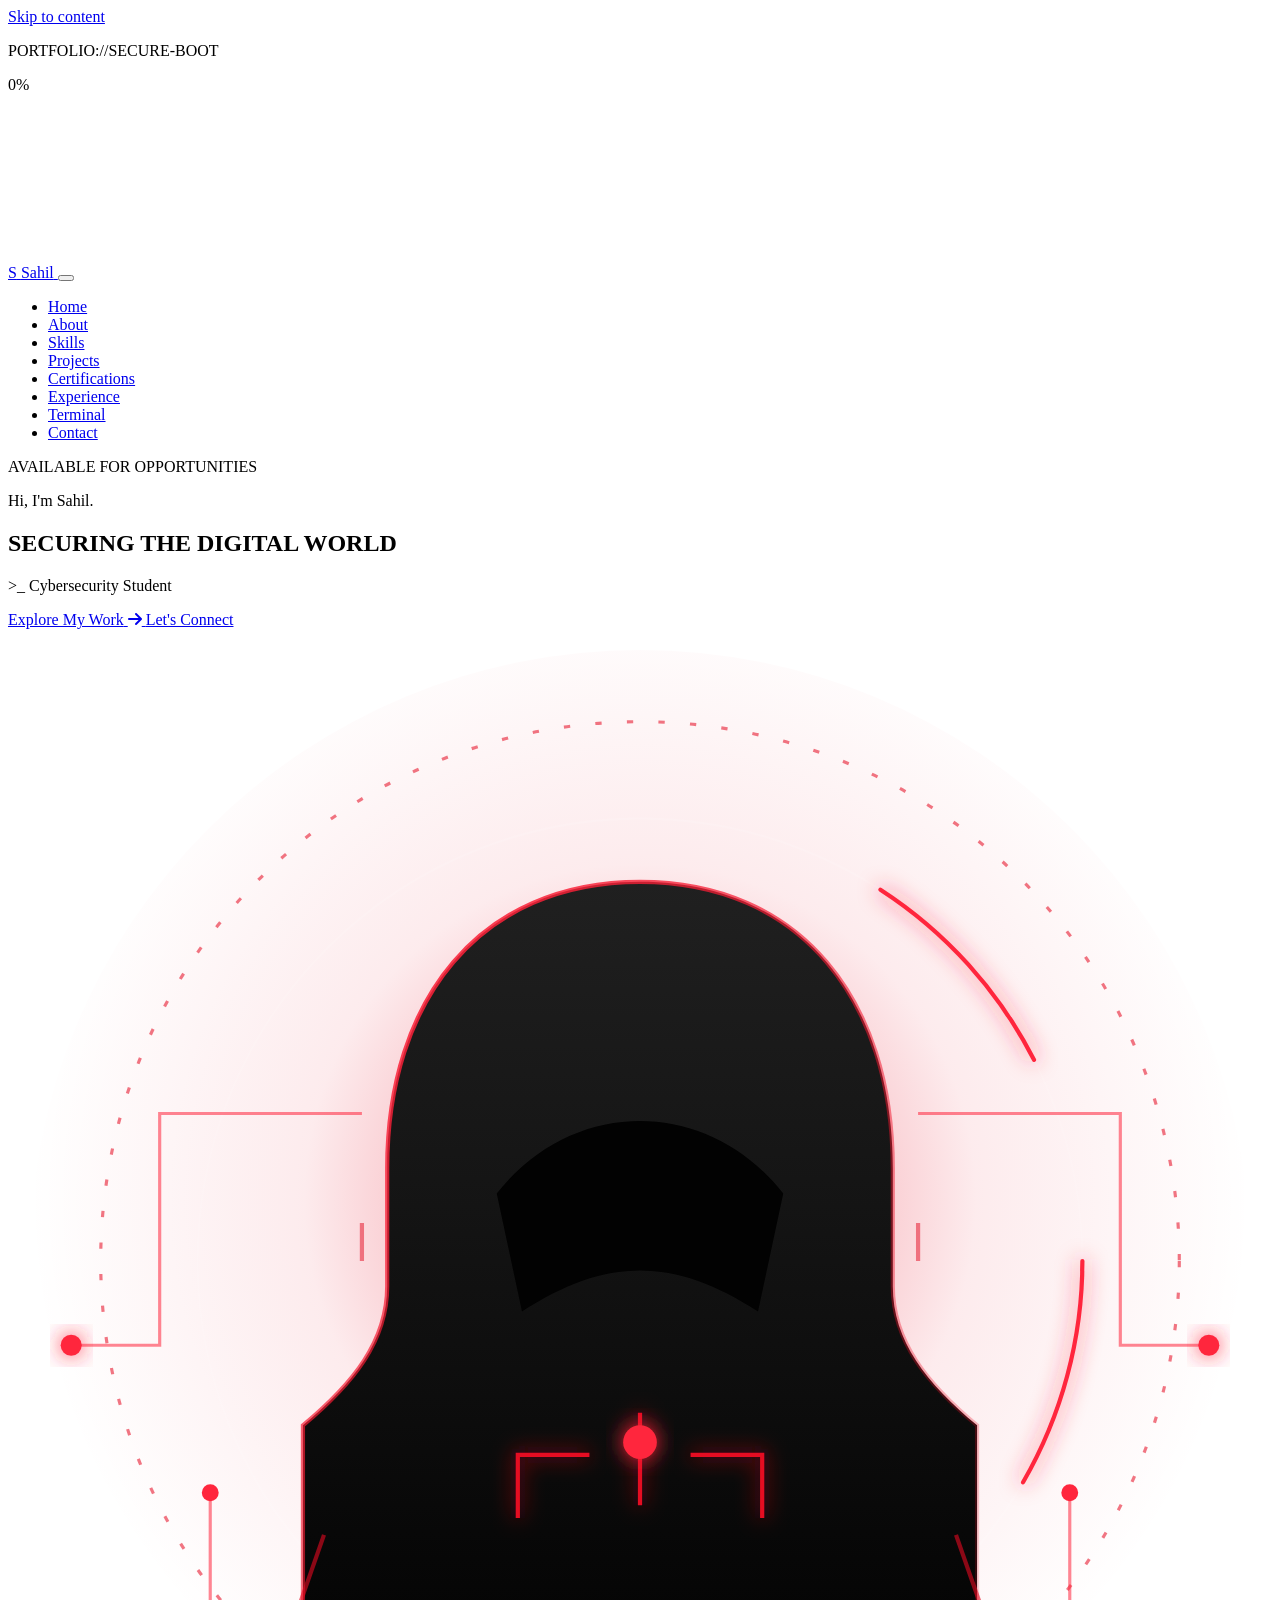
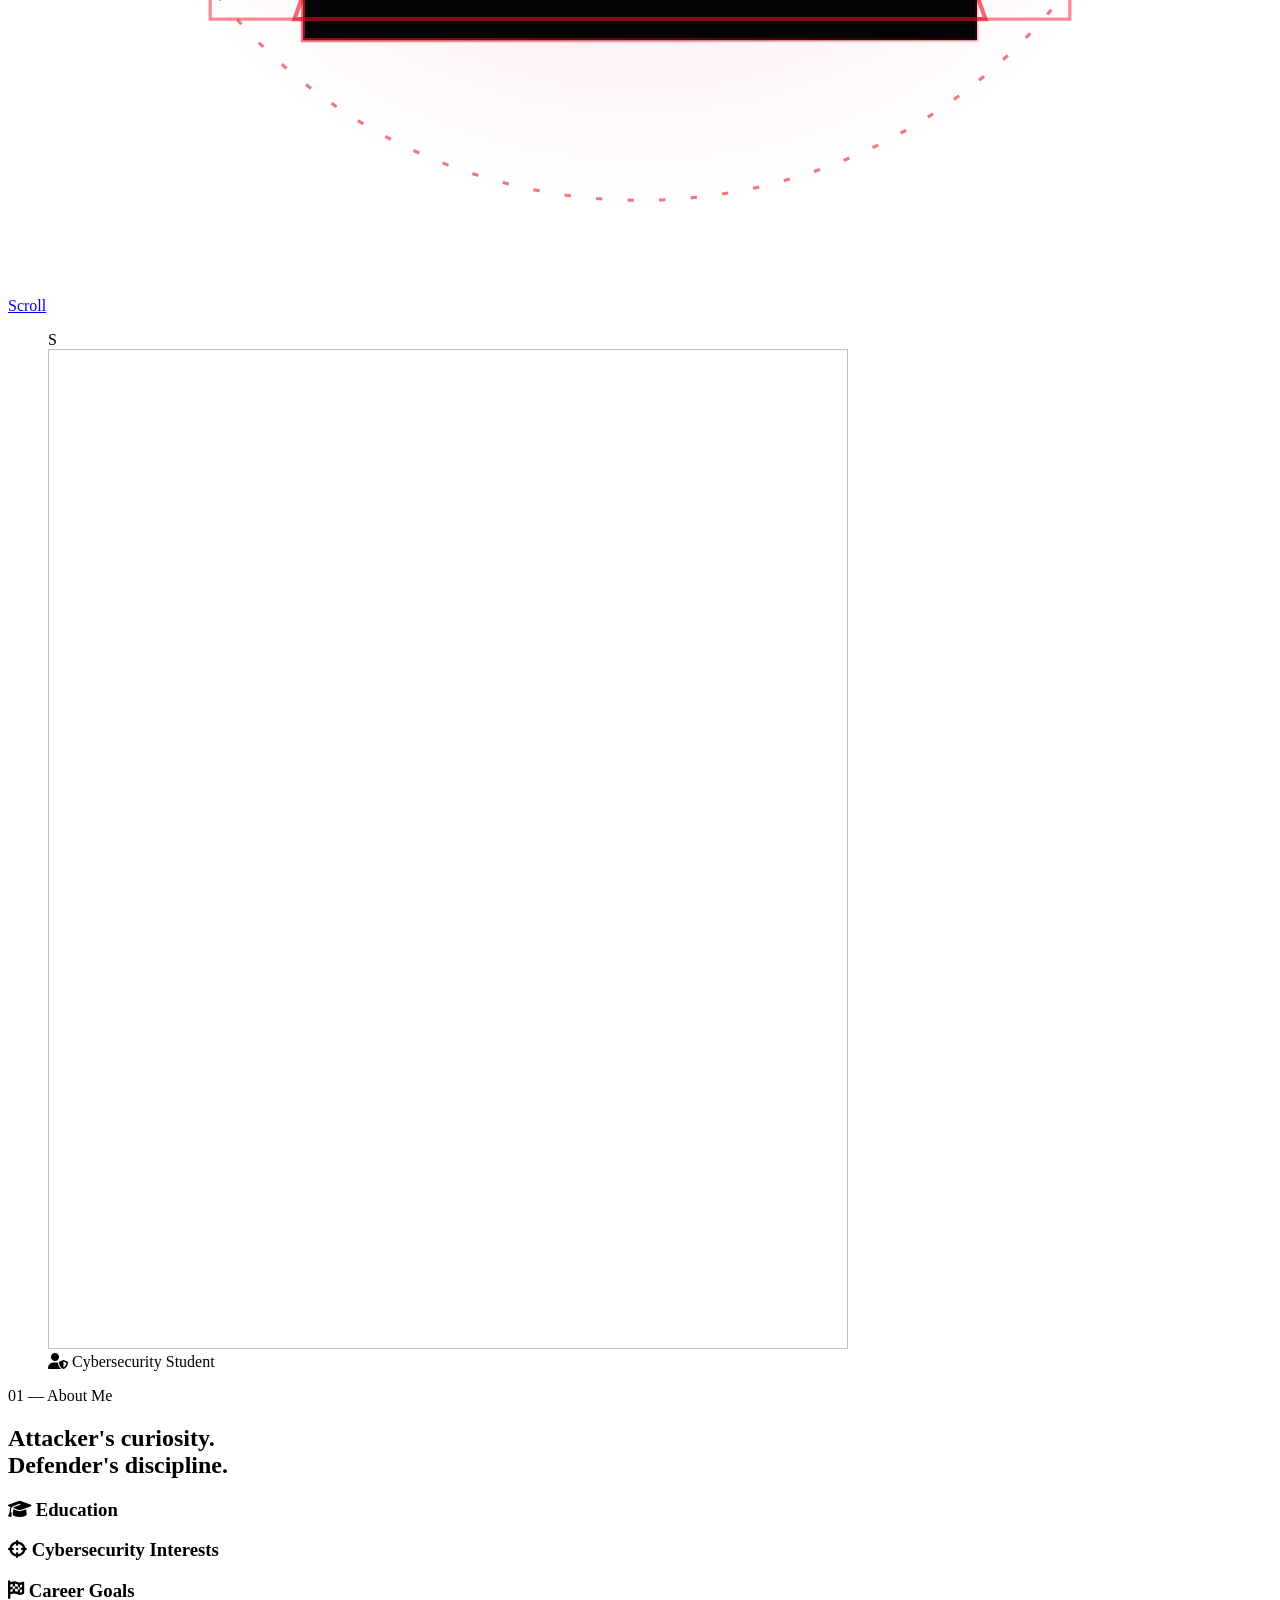
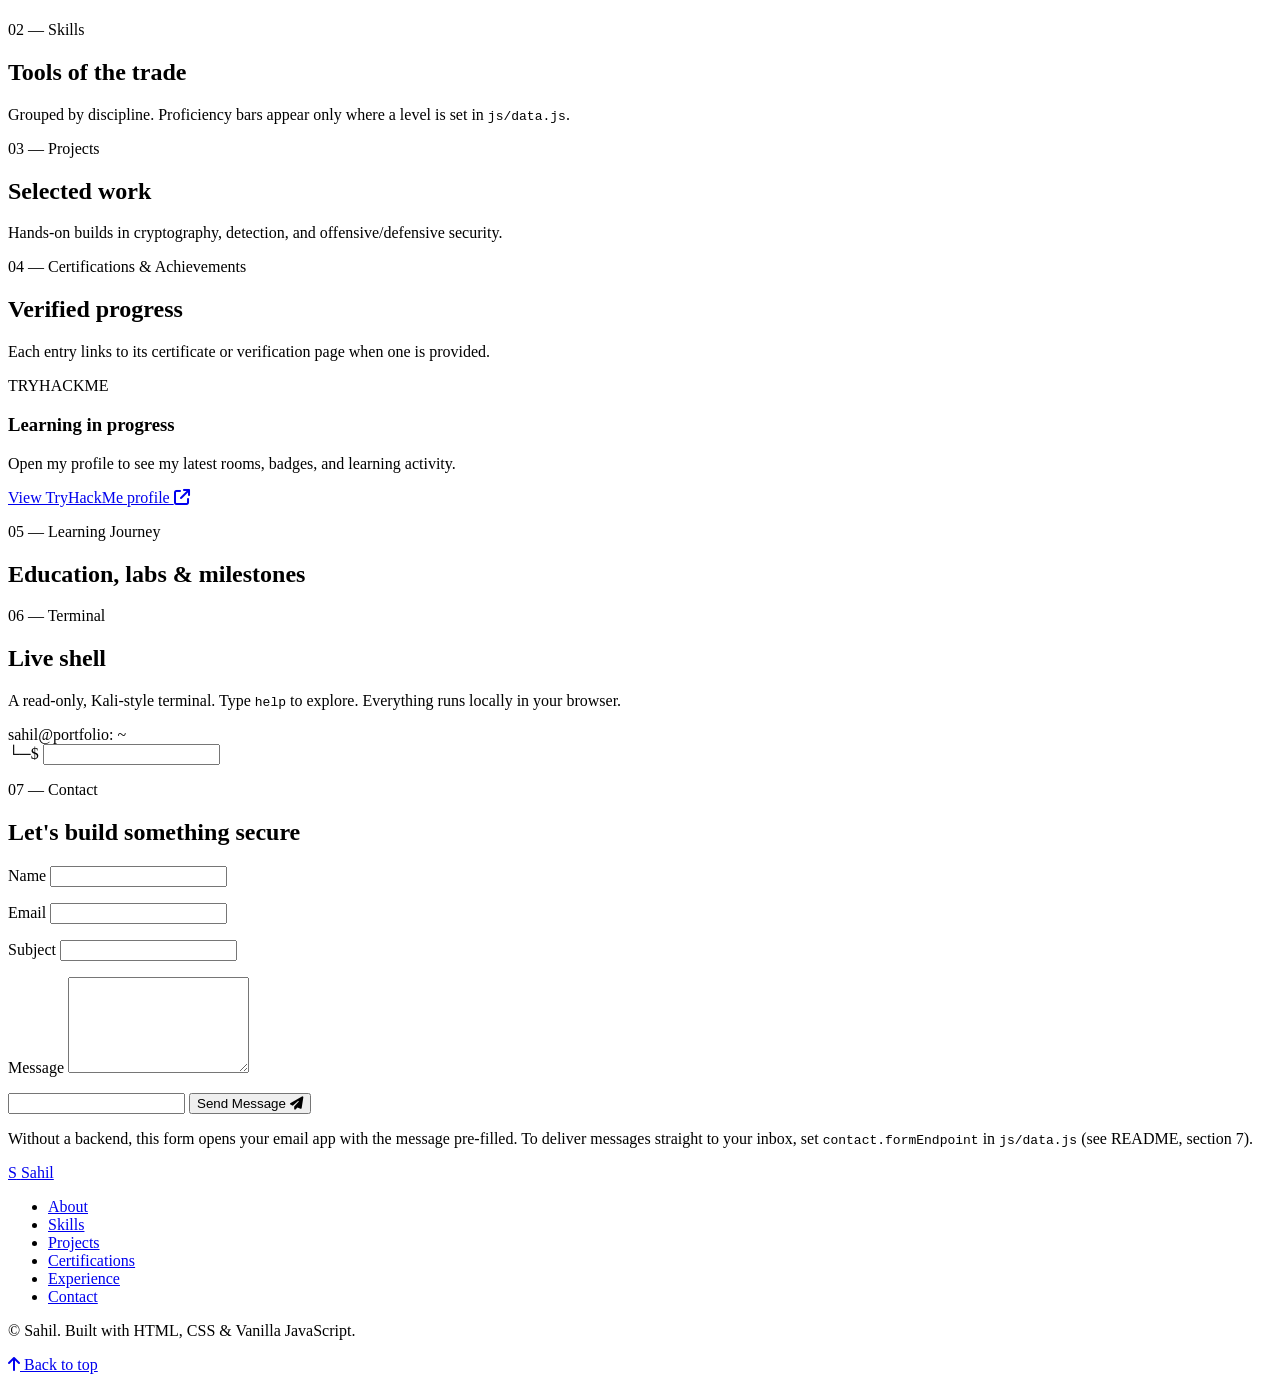
==== index.html @ af9db730 "Add cybersecurity portfolio homepage" ====
<!DOCTYPE html>
<html lang="en">
<head>
  <meta charset="UTF-8" />
  <meta name="viewport" content="width=device-width, initial-scale=1.0, viewport-fit=cover" />
  <script>document.documentElement.classList.add("js");</script>

  <title>Sahil Chand Rajwar | Cybersecurity Student &amp; Vibe Coder</title>
  <meta name="description" content="Portfolio of Sahil Chand Rajwar, a B.Tech Cyber Security student building practical cybersecurity and AI projects." />
  <meta name="keywords" content="cybersecurity, ethical hacking, penetration testing, network security, portfolio" />
  <meta name="author" content="Sahil Chand Rajwar" />
  <meta name="theme-color" content="#080808" />
  <meta property="og:type" content="website" />
  <meta property="og:title" content="Sahil Chand Rajwar | Cybersecurity Student &amp; Vibe Coder" />
  <meta property="og:description" content="Cybersecurity, detection engineering, AI tools, and practical projects by Sahil Chand Rajwar." />
  <meta name="twitter:card" content="summary" />
  <meta name="twitter:title" content="Sahil Chand Rajwar | Cybersecurity Student &amp; Vibe Coder" />
  <meta name="twitter:description" content="Cybersecurity, detection engineering, AI tools, and practical projects by Sahil Chand Rajwar." />

  <link rel="icon" href="assets/icons/favicon.svg" type="image/svg+xml" />

  <link rel="preconnect" href="https://fonts.googleapis.com" />
  <link rel="preconnect" href="https://fonts.gstatic.com" crossorigin />
  <link href="https://fonts.googleapis.com/css2?family=Inter:wght@400;500;600;700&family=JetBrains+Mono:wght@400;500;600&family=Unbounded:wght@500;700;800;900&display=swap" rel="stylesheet" />
  <link rel="stylesheet" href="https://cdnjs.cloudflare.com/ajax/libs/font-awesome/6.5.2/css/all.min.css" crossorigin="anonymous" referrerpolicy="no-referrer" />

  <link rel="stylesheet" href="css/style.css" />
  <link rel="stylesheet" href="css/animations.css" />
  <link rel="stylesheet" href="css/responsive.css" />

  <noscript>
    <style>.preloader{display:none!important}</style>
  </noscript>
</head>

<body>
  <a class="skip-link" href="#home">Skip to content</a>

  <!-- ===================== PRELOADER ===================== -->
  <div class="preloader" id="preloader" role="status" aria-label="Loading portfolio">
    <div class="preloader__inner">
      <p class="preloader__title">PORTFOLIO<span>://</span>SECURE-BOOT</p>
      <div class="preloader__lines" id="preloaderLines" aria-hidden="true"></div>
      <div class="preloader__progress"><div class="preloader__bar" id="preloaderBar"></div></div>
      <p class="preloader__percent"><span id="preloaderPercent">0</span>%</p>
    </div>
  </div>

  <!-- ===================== GLOBAL DECOR ===================== -->
  <canvas id="particles" aria-hidden="true"></canvas>
  <div class="noise" aria-hidden="true"></div>
  <div class="cursor-dot" aria-hidden="true"></div>
  <div class="cursor-ring" aria-hidden="true"></div>

  <!-- ===================== NAVBAR ===================== -->
  <header class="navbar" id="navbar">
    <nav class="navbar__inner" aria-label="Primary">
      <a href="#home" class="brand">
        <span class="logo-mark" data-bind="initials">S</span>
        <span class="brand__name" data-bind="name">Sahil</span>
      </a>

      <button class="nav-toggle" id="navToggle" type="button" aria-expanded="false" aria-controls="navMenu" aria-label="Open menu">
        <span></span><span></span><span></span>
      </button>

      <div class="nav__menu" id="navMenu">
        <ul class="nav__list">
          <li><a class="nav__link" href="#home">Home</a></li>
          <li><a class="nav__link" href="#about">About</a></li>
          <li><a class="nav__link" href="#skills">Skills</a></li>
          <li><a class="nav__link" href="#projects">Projects</a></li>
          <li><a class="nav__link" href="#certifications">Certifications</a></li>
          <li><a class="nav__link" href="#experience">Experience</a></li>
          <li><a class="nav__link" href="#terminal">Terminal</a></li>
          <li><a class="nav__link" href="#contact">Contact</a></li>
        </ul>
      </div>
    </nav>
  </header>

  <main id="main">

    <!-- ===================== HERO ===================== -->
    <section id="home" class="hero">
      <div class="hero__glow hero__glow--a" data-parallax="0.12" aria-hidden="true"></div>
      <div class="hero__glow hero__glow--b" aria-hidden="true"></div>
      <div class="hero__grid" aria-hidden="true"></div>

      <div class="container hero__layout">
        <div class="hero__content">
          <span class="badge hero-anim" style="--d:0">
            <span class="badge__dot" aria-hidden="true"></span>
            <span data-bind="status">AVAILABLE FOR OPPORTUNITIES</span>
          </span>

          <p class="hero__greeting hero-anim" style="--d:1" data-bind="hero.greeting">Hi, I'm Sahil.</p>

          <h1 class="hero__title" id="heroHeading">SECURING THE DIGITAL WORLD</h1>

          <p class="hero__roles hero-anim" style="--d:3">
            <span class="prompt-char" aria-hidden="true">&gt;_</span>
            <span id="typedRole">Cybersecurity Student</span>
            <span class="caret" aria-hidden="true"></span>
          </p>

          <p class="hero__desc hero-anim" style="--d:4" data-bind="hero.description"></p>

          <div class="hero__ctas hero-anim" style="--d:5">
            <a class="btn btn--primary" href="#projects">
              <span data-bind="hero.primaryCtaLabel">Explore My Work</span>
              <i class="fa-solid fa-arrow-right" aria-hidden="true"></i>
            </a>
            <a class="btn btn--ghost" href="#contact">
              <span data-bind="hero.secondaryCtaLabel">Let's Connect</span>
            </a>
          </div>
        </div>

        <div class="hero__visual hero-anim" style="--d:3" data-parallax="0.06">
          <svg class="hero-figure" viewBox="0 0 600 600" role="img" aria-label="Abstract illustration of a hooded security engineer with a glowing red visor">
            <defs>
              <radialGradient id="aura" cx="50%" cy="45%" r="50%">
                <stop offset="0%" stop-color="#E50920" stop-opacity=".5"/>
                <stop offset="55%" stop-color="#E50920" stop-opacity=".08"/>
                <stop offset="100%" stop-color="#E50920" stop-opacity="0"/>
              </radialGradient>
              <linearGradient id="bodyGrad" x1="0" y1="0" x2="0" y2="1">
                <stop offset="0%" stop-color="#202020"/>
                <stop offset="100%" stop-color="#040404"/>
              </linearGradient>
              <linearGradient id="rimGrad" x1="0" y1="0" x2="1" y2="1">
                <stop offset="0%" stop-color="#FF263D"/>
                <stop offset="100%" stop-color="#E50920" stop-opacity=".15"/>
              </linearGradient>
              <filter id="glow" x="-50%" y="-50%" width="200%" height="200%">
                <feGaussianBlur stdDeviation="5" result="blur"/>
                <feMerge><feMergeNode in="blur"/><feMergeNode in="SourceGraphic"/></feMerge>
              </filter>
            </defs>

            <circle cx="300" cy="300" r="290" fill="url(#aura)"/>

            <g class="svg-ring svg-ring--a" fill="none" stroke="#E50920" stroke-opacity=".55" stroke-width="1.5" stroke-dasharray="3 12">
              <circle cx="300" cy="300" r="256"/>
            </g>
            <g class="svg-ring svg-ring--b" fill="none">
              <circle cx="300" cy="300" r="210" stroke="rgba(255,255,255,.1)" stroke-width="1"/>
              <circle cx="300" cy="300" r="210" stroke="#FF263D" stroke-width="2" stroke-dasharray="110 1000" stroke-linecap="round" filter="url(#glow)"/>
            </g>

            <g fill="none" stroke="rgba(255,38,61,.55)" stroke-width="1.5">
              <path d="M168 230H72v110H30"/>
              <path d="M432 230h96v110h42"/>
              <path d="M170 470H96v-60"/>
              <path d="M430 470h74v-60"/>
            </g>
            <circle cx="30" cy="340" r="5" fill="#FF263D" filter="url(#glow)"/>
            <circle cx="570" cy="340" r="5" fill="#FF263D" filter="url(#glow)"/>
            <circle cx="96" cy="410" r="4" fill="#FF263D"/>
            <circle cx="504" cy="410" r="4" fill="#FF263D"/>

            <path d="M300 120c-76 0-120 56-120 136v56c0 26-16 46-40 66v102h320V378c-24-20-40-40-40-66v-56c0-80-44-136-120-136z"
                  fill="url(#bodyGrad)" stroke="url(#rimGrad)" stroke-width="2"/>
            <path d="M232 268c36-46 100-46 136 0l-12 56c-40-26-72-26-112 0z" fill="#020202"/>
            <path class="visor" d="M236 282h128" stroke="#FF263D" stroke-width="5" stroke-linecap="round" filter="url(#glow)"/>

            <path d="M300 372v44M276 392h-34v30M324 392h34v30" stroke="#E50920" stroke-width="2" fill="none" filter="url(#glow)"/>
            <circle class="pulse-node" cx="300" cy="386" r="8" fill="#FF263D" filter="url(#glow)"/>
            <path d="M150 430l-14 40h328l-14-40" fill="none" stroke="#E50920" stroke-width="2" opacity=".6"/>
            <path d="M168 300v-18M432 300v-18" stroke="#E50920" stroke-width="2" opacity=".5"/>
          </svg>

          <div class="float-cards" id="heroFloatCards"></div>
        </div>
      </div>

      <a class="scroll-cue" href="#about" aria-label="Scroll to about section">
        <span class="scroll-cue__mouse"><span></span></span>
        <span>Scroll</span>
      </a>
    </section>

    <!-- ===================== 01 ABOUT ===================== -->
    <section id="about" class="section">
      <div class="container">
        <div class="about">
          <figure class="profile reveal">
            <div class="profile__frame">
              <div class="media-fallback"><span data-bind="initials">S</span></div>
              <img id="profileImg" data-media alt="" width="800" height="1000" loading="lazy" decoding="async" />
              <figcaption class="profile__tag">
                <i class="fa-solid fa-user-shield" aria-hidden="true"></i>
                <span data-bind="title">Cybersecurity Student</span>
              </figcaption>
            </div>
          </figure>

          <div class="about__content">
            <header class="section-head reveal">
              <p class="eyebrow">01 — About Me</p>
              <h2 class="section-title">Attacker's curiosity.<br /><span>Defender's discipline.</span></h2>
            </header>

            <p class="lead reveal" data-bind="about.lead"></p>
            <div class="prose reveal" id="aboutBio"></div>

            <div class="info-grid">
              <article class="info-card info-card--wide reveal spotlight">
                <h3><i class="fa-solid fa-graduation-cap" aria-hidden="true"></i> Education</h3>
                <ul class="edu-list" id="educationList"></ul>
              </article>
              <article class="info-card reveal spotlight">
                <h3><i class="fa-solid fa-crosshairs" aria-hidden="true"></i> Cybersecurity Interests</h3>
                <ul class="chip-list" id="interestList"></ul>
              </article>
              <article class="info-card reveal spotlight">
                <h3><i class="fa-solid fa-flag-checkered" aria-hidden="true"></i> Career Goals</h3>
                <ul class="goal-list" id="goalsList"></ul>
              </article>
            </div>
          </div>
        </div>

        <div class="stats-grid" id="statsGrid"></div>
      </div>
    </section>

    <!-- ===================== 02 SKILLS ===================== -->
    <section id="skills" class="section section--alt">
      <div class="container">
        <header class="section-head reveal">
          <p class="eyebrow">02 — Skills</p>
          <h2 class="section-title">Tools of the <span>trade</span></h2>
          <p class="section-sub">Grouped by discipline. Proficiency bars appear only where a level is set in <code>js/data.js</code>.</p>
        </header>
        <div class="skills-grid" id="skillsGrid"></div>
      </div>
    </section>

    <!-- ===================== 03 PROJECTS ===================== -->
    <section id="projects" class="section">
      <div class="container">
        <header class="section-head reveal">
          <p class="eyebrow">03 — Projects</p>
          <h2 class="section-title">Selected <span>work</span></h2>
          <p class="section-sub">Hands-on builds in cryptography, detection, and offensive/defensive security.</p>
        </header>
        <div class="projects-grid" id="projectsGrid"></div>
      </div>
    </section>

    <!-- ===================== 04 CERTIFICATIONS ===================== -->
    <section id="certifications" class="section section--alt">
      <div class="container">
        <header class="section-head reveal">
          <p class="eyebrow">04 — Certifications &amp; Achievements</p>
          <h2 class="section-title">Verified <span>progress</span></h2>
          <p class="section-sub">Each entry links to its certificate or verification page when one is provided.</p>
        </header>
        <aside class="thm-profile-card reveal" aria-label="TryHackMe profile">
          <div>
            <p class="eyebrow">TRYHACKME</p>
            <h3>Learning in progress</h3>
            <p>Open my profile to see my latest rooms, badges, and learning activity.</p>
          </div>
          <a class="btn btn--ghost btn--sm" href="https://tryhackme.com/p/sahilchand05" target="_blank" rel="noopener noreferrer">
            View TryHackMe profile <i class="fa-solid fa-arrow-up-right-from-square" aria-hidden="true"></i>
          </a>
        </aside>
        <div class="filters" id="certFilters" role="group" aria-label="Filter certificates by category"></div>
        <div class="cert-grid" id="certGrid" aria-live="polite"></div>
      </div>
    </section>

    <!-- ===================== 05 EXPERIENCE ===================== -->
    <section id="experience" class="section">
      <div class="container">
        <header class="section-head reveal">
          <p class="eyebrow">05 — Learning Journey</p>
          <h2 class="section-title">Education, labs &amp; <span>milestones</span></h2>
        </header>
        <ol class="timeline" id="timeline"></ol>
      </div>
    </section>

    <!-- ===================== 06 TERMINAL ===================== -->
    <section id="terminal" class="section section--alt">
      <div class="container">
        <header class="section-head reveal">
          <p class="eyebrow">06 — Terminal</p>
          <h2 class="section-title">Live <span>shell</span></h2>
          <p class="section-sub">A read-only, Kali-style terminal. Type <code>help</code> to explore. Everything runs locally in your browser.</p>
        </header>

        <div class="terminal reveal">
          <div class="terminal__bar">
            <span class="dot dot--red" aria-hidden="true"></span>
            <span class="dot" aria-hidden="true"></span>
            <span class="dot" aria-hidden="true"></span>
            <span class="terminal__title">sahil@portfolio: ~</span>
          </div>

          <div class="terminal__body" id="termBody">
            <div id="termOutput" class="term-output"></div>

            <div class="term-prompt">
              <div class="term-prompt__top" id="termPromptTop"></div>
              <form class="term-prompt__row" id="termForm" autocomplete="off">
                <label class="term-prompt__bottom" for="termInput">└─$</label>
                <input id="termInput" type="text" spellcheck="false" autocapitalize="off" autocorrect="off"
                       aria-label="Terminal input. Type help for a list of commands." />
              </form>
            </div>
          </div>

          <div class="term-quick" id="termQuick" aria-label="Quick commands"></div>
        </div>
      </div>
    </section>

    <!-- ===================== 07 CONTACT ===================== -->
    <section id="contact" class="section">
      <div class="container contact">
        <div class="contact__intro reveal">
          <p class="eyebrow">07 — Contact</p>
          <h2 class="section-title">Let's build something <span>secure</span></h2>
          <p class="lead" data-bind="contact.message"></p>
          <ul class="contact-list" id="contactList"></ul>
        </div>

        <form class="contact-form glass glow-border reveal" id="contactForm" novalidate>
          <div class="form-grid">
            <div class="field">
              <label for="fName">Name</label>
              <input id="fName" name="name" type="text" autocomplete="name" maxlength="60" required aria-describedby="err-name" />
              <p class="field__error" id="err-name" aria-live="polite"></p>
            </div>
            <div class="field">
              <label for="fEmail">Email</label>
              <input id="fEmail" name="email" type="email" autocomplete="email" maxlength="120" required aria-describedby="err-email" />
              <p class="field__error" id="err-email" aria-live="polite"></p>
            </div>
            <div class="field field--full">
              <label for="fSubject">Subject</label>
              <input id="fSubject" name="subject" type="text" maxlength="120" required aria-describedby="err-subject" />
              <p class="field__error" id="err-subject" aria-live="polite"></p>
            </div>
            <div class="field field--full">
              <label for="fMessage">Message</label>
              <textarea id="fMessage" name="message" rows="6" maxlength="1500" required aria-describedby="err-message"></textarea>
              <p class="field__error" id="err-message" aria-live="polite"></p>
            </div>
          </div>

          <!-- Honeypot: hidden from people, often filled by spam bots -->
          <input class="hp" type="text" name="hp_field" tabindex="-1" autocomplete="off" aria-hidden="true" />

          <button class="btn btn--primary btn--block btn--glow" type="submit" id="submitBtn">
            <span>Send Message</span>
            <i class="fa-solid fa-paper-plane" aria-hidden="true"></i>
          </button>

          <p class="form-status" id="formStatus" role="status"></p>
          <p class="form-note">
            Without a backend, this form opens your email app with the message pre-filled.
            To deliver messages straight to your inbox, set <code>contact.formEndpoint</code> in
            <code>js/data.js</code> (see README, section 7).
          </p>
        </form>
      </div>
    </section>

  </main>

  <!-- ===================== FOOTER ===================== -->
  <footer class="footer">
    <div class="container footer__inner">
      <div class="footer__top">
        <a href="#home" class="brand">
          <span class="logo-mark" data-bind="initials">S</span>
          <span class="brand__name" data-bind="name">Sahil</span>
        </a>

        <nav aria-label="Footer navigation">
          <ul class="footer__links">
            <li><a href="#about">About</a></li>
            <li><a href="#skills">Skills</a></li>
            <li><a href="#projects">Projects</a></li>
            <li><a href="#certifications">Certifications</a></li>
            <li><a href="#experience">Experience</a></li>
            <li><a href="#contact">Contact</a></li>
          </ul>
        </nav>

        <div class="footer__social" id="footerSocial"></div>
      </div>

      <div class="footer__bottom">
        <p class="footer__copy">© <span id="year"></span> <span data-bind="name">Sahil</span>. Built with HTML, CSS &amp; Vanilla JavaScript.</p>
        <a class="btn btn--ghost btn--sm" href="#home">
          <i class="fa-solid fa-arrow-up" aria-hidden="true"></i> Back to top
        </a>
      </div>
    </div>
  </footer>

  <!-- Scripts: data first, then rendering, then effects, then terminal -->
  <script src="js/data.js"></script>
  <script src="js/main.js"></script>
  <script src="js/animations.js"></script>
  <script src="js/terminal.js"></script>
</body>
</html>
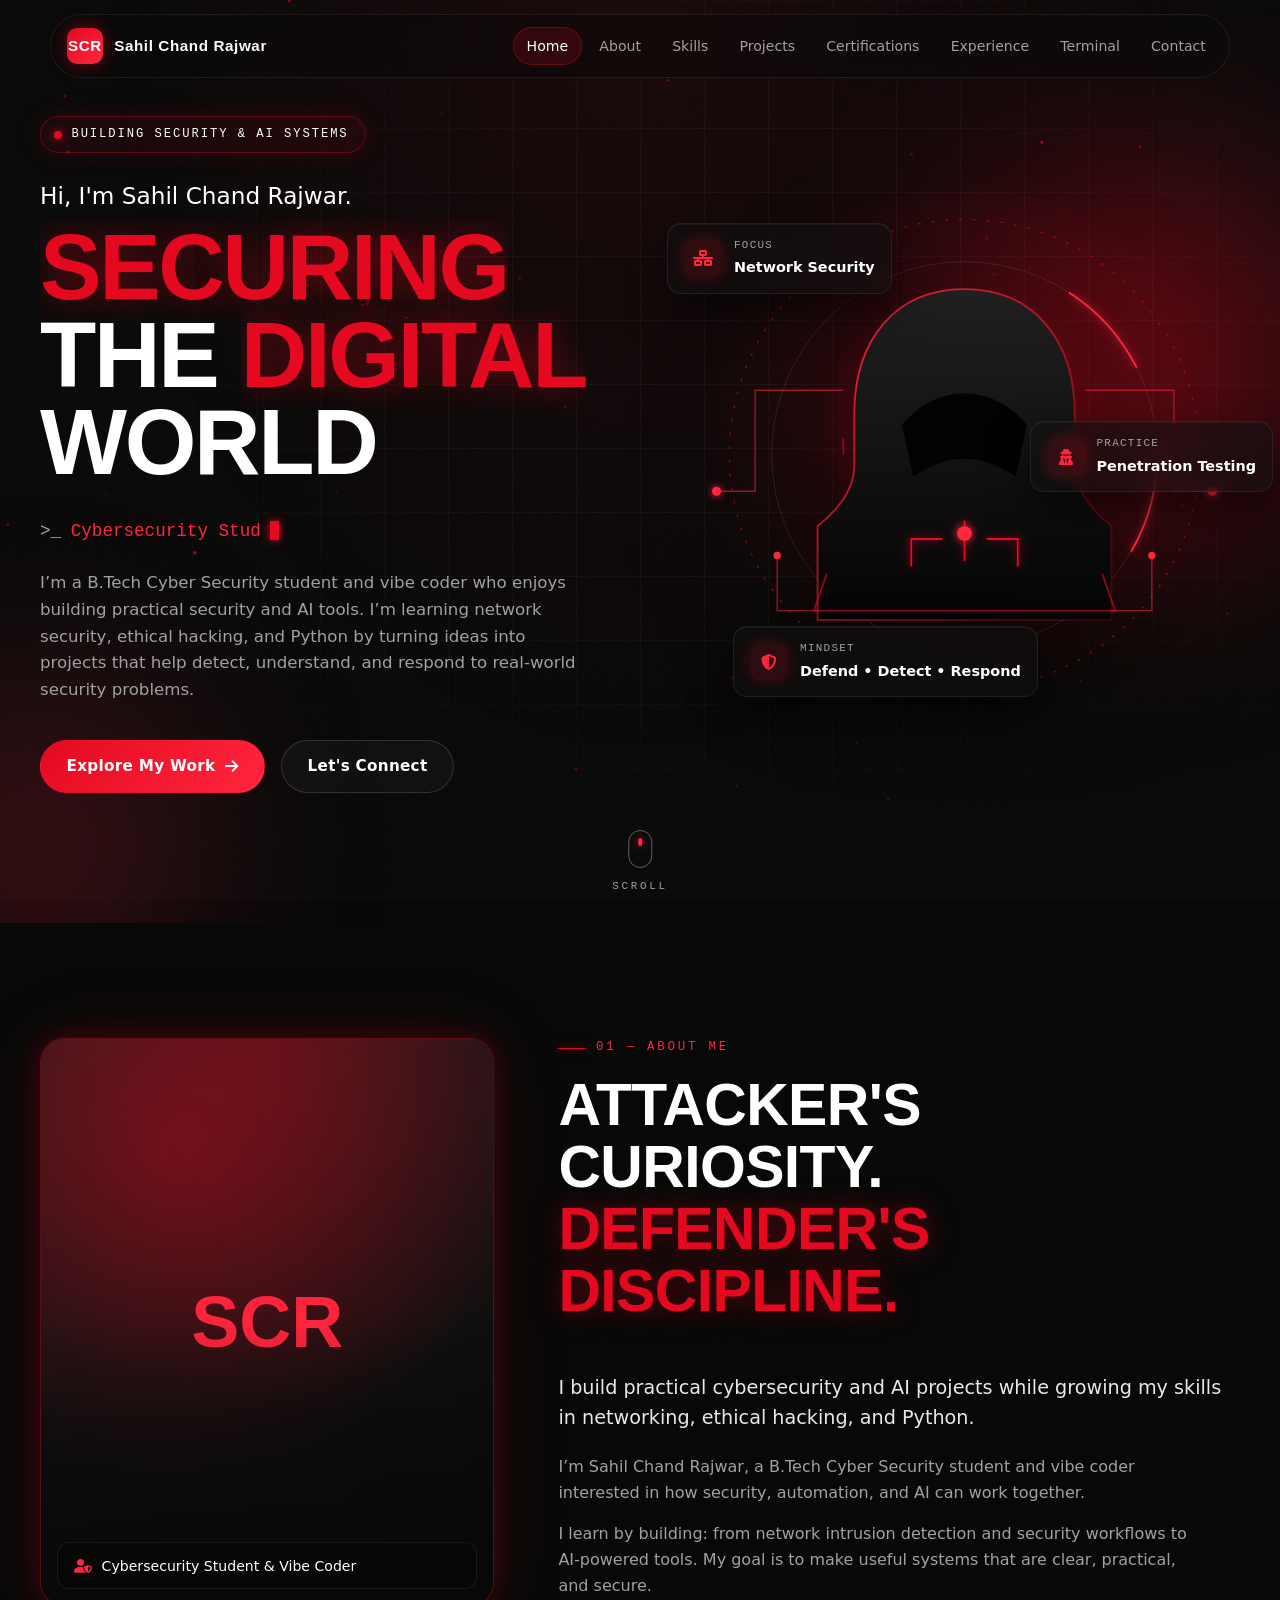
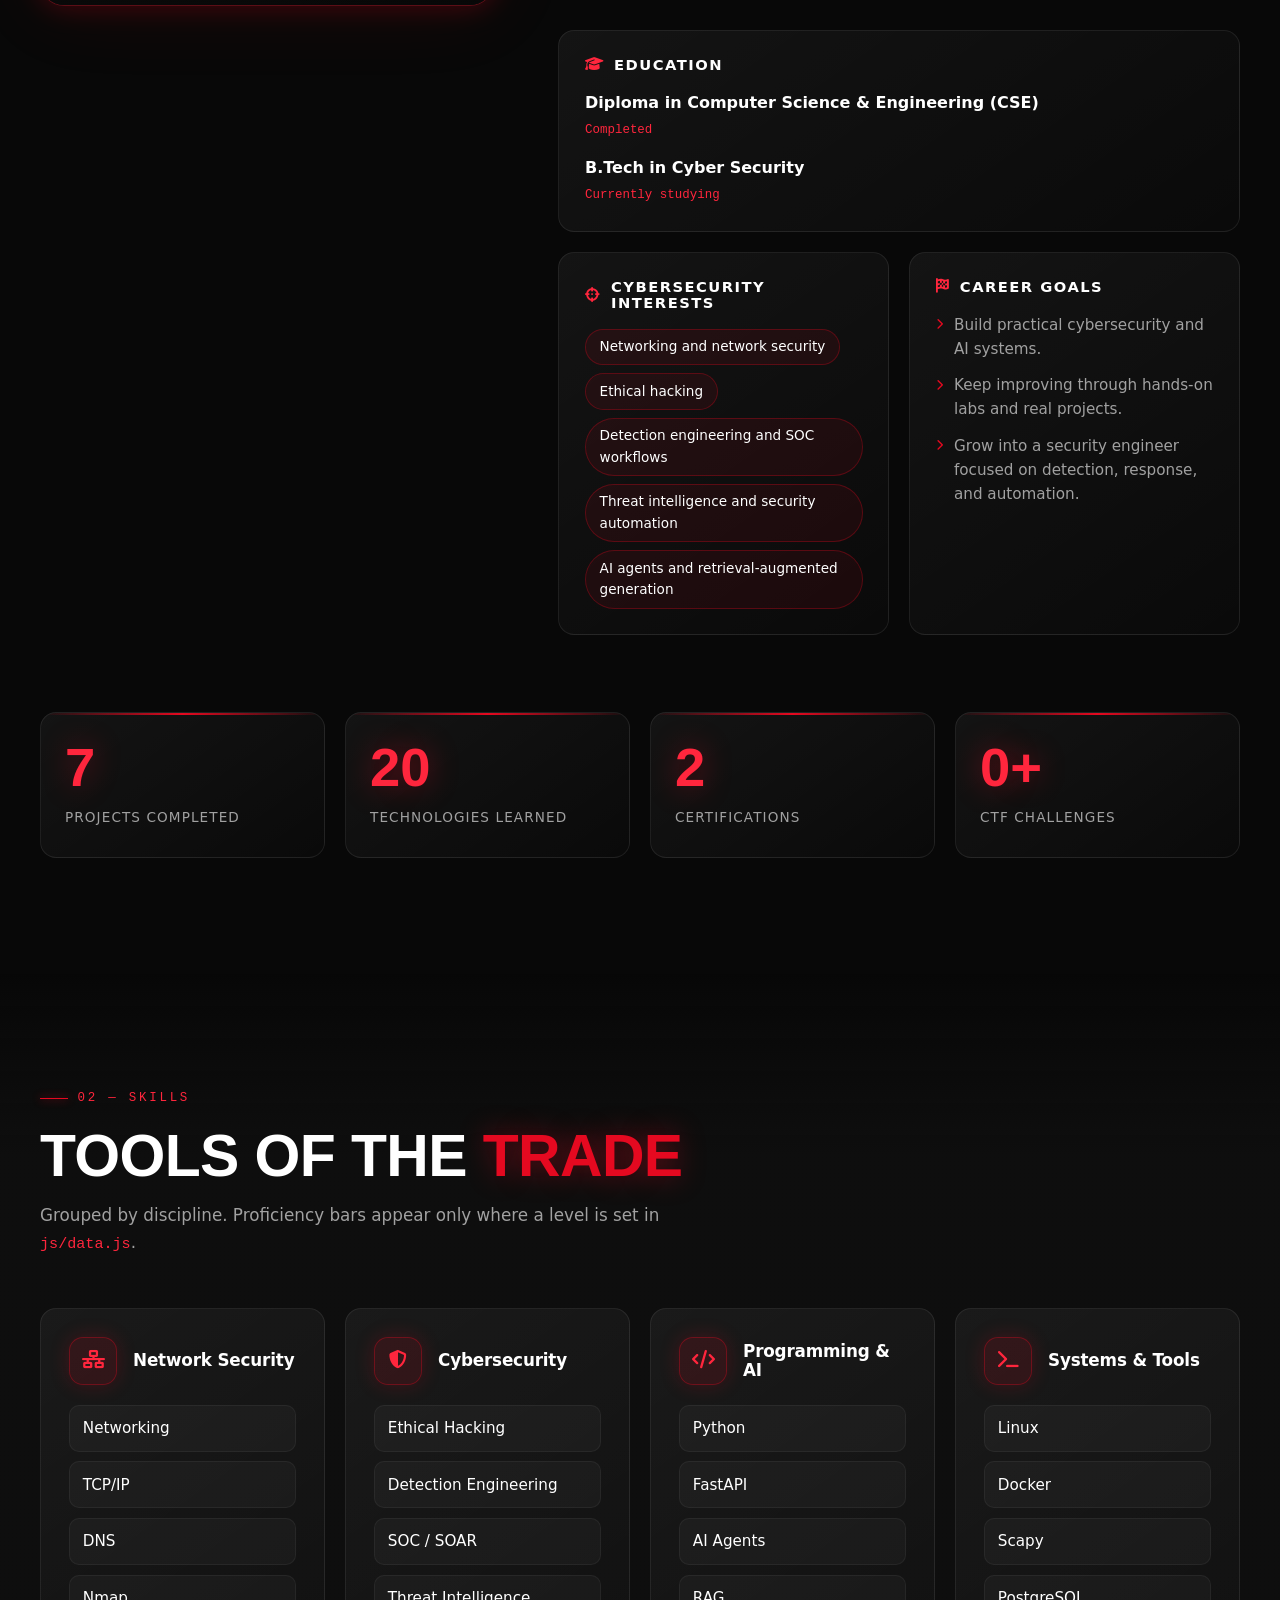
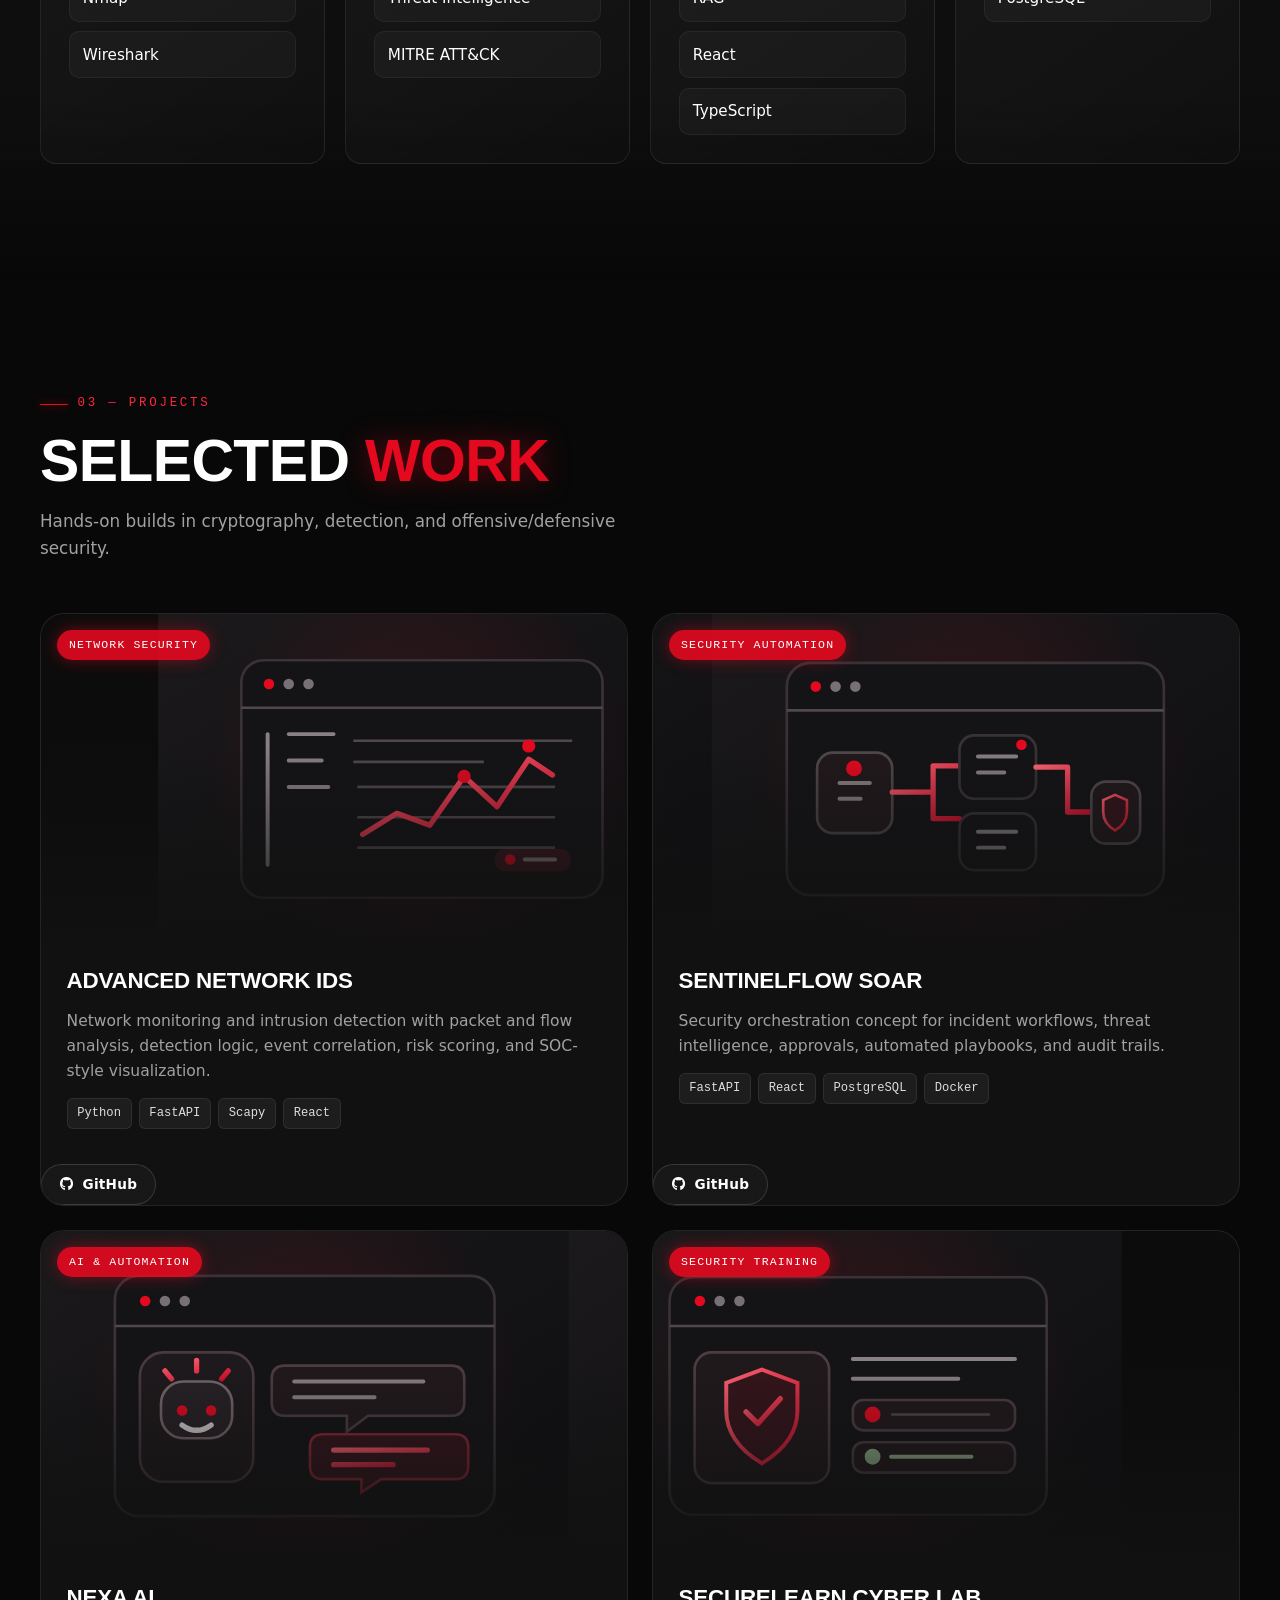
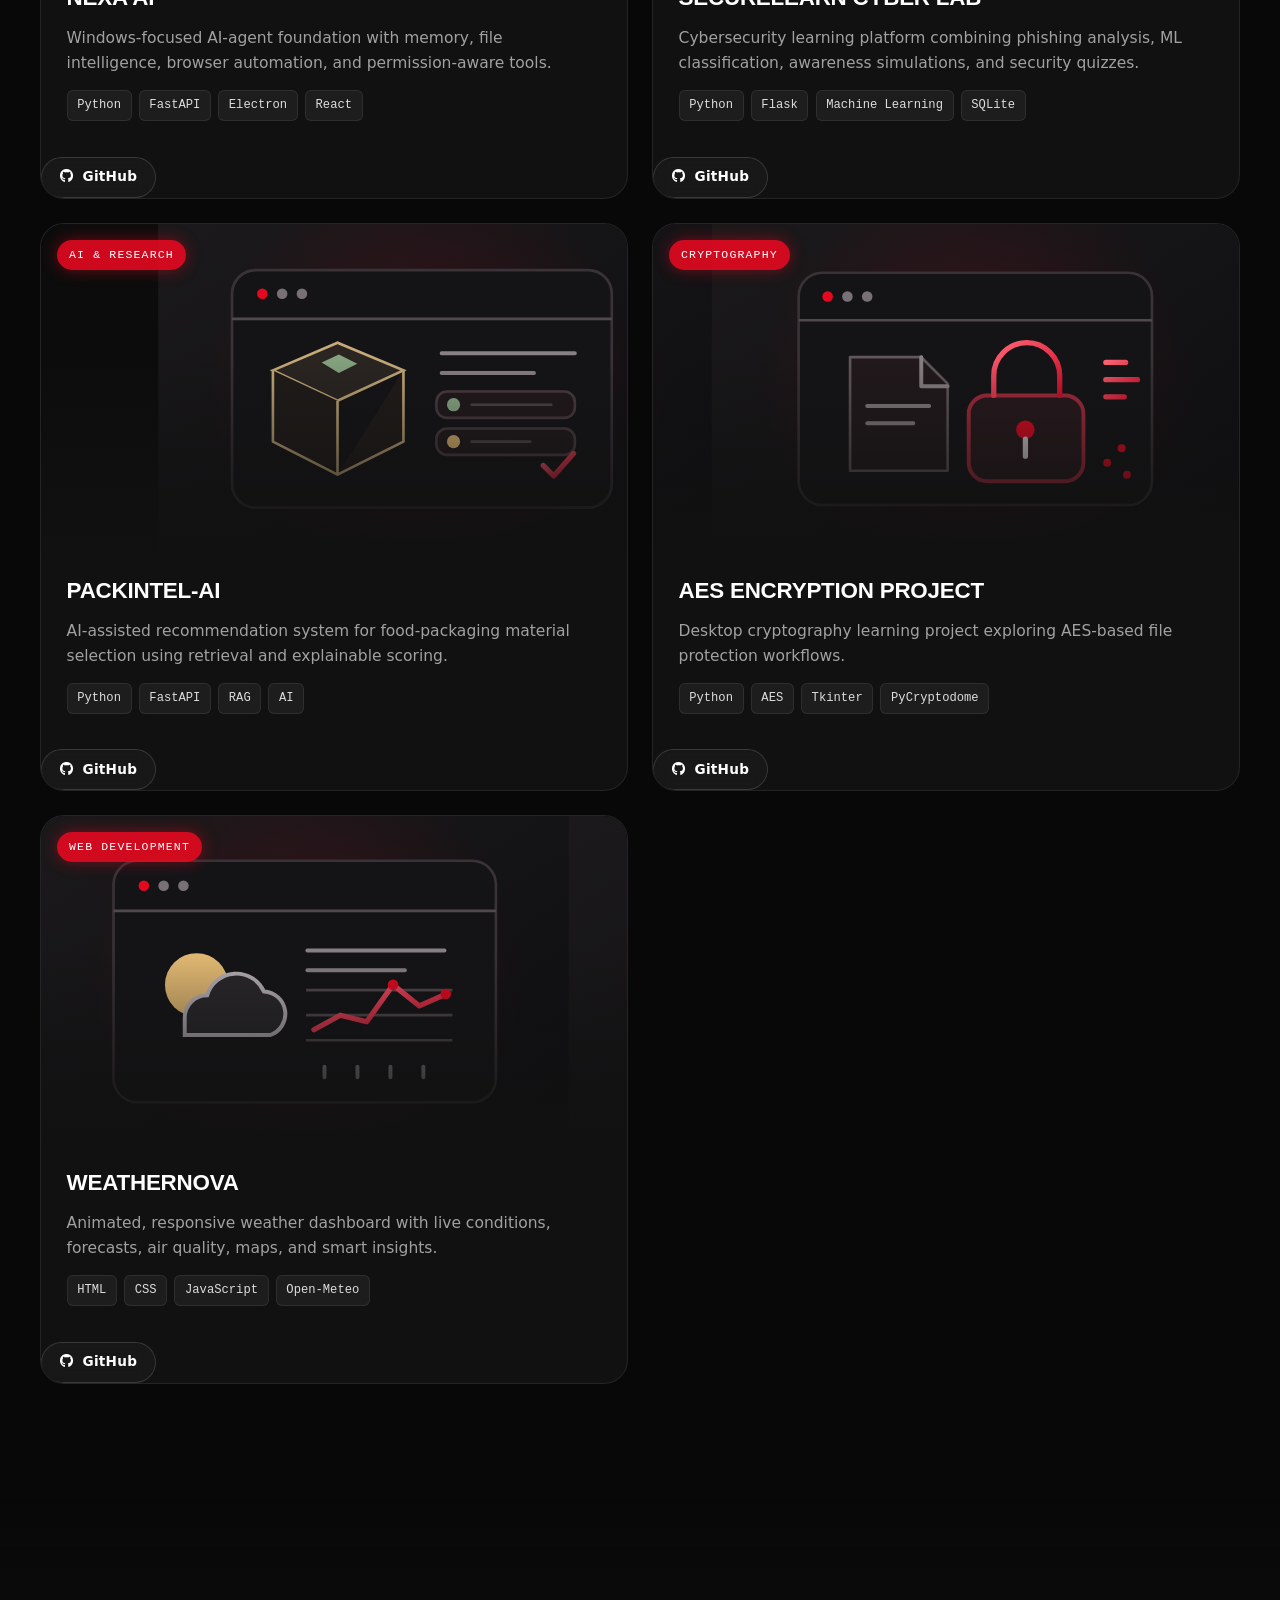
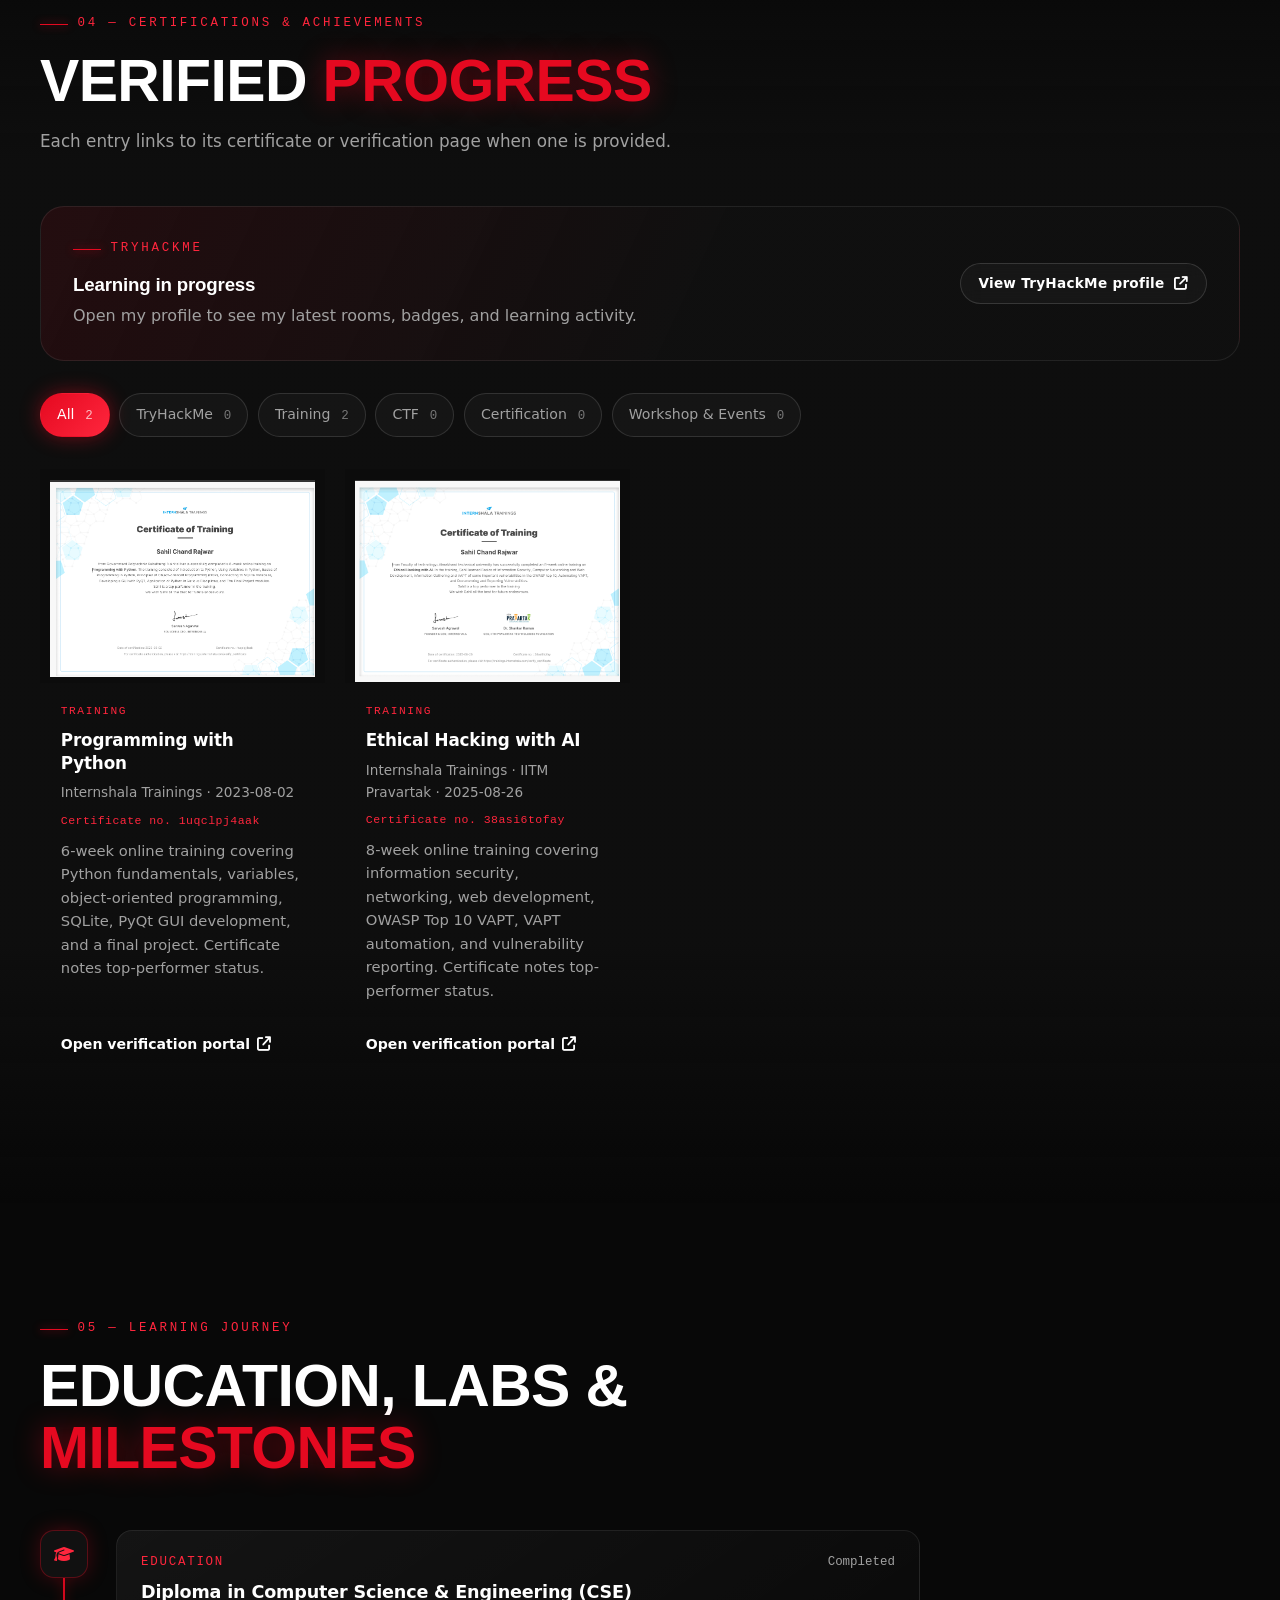
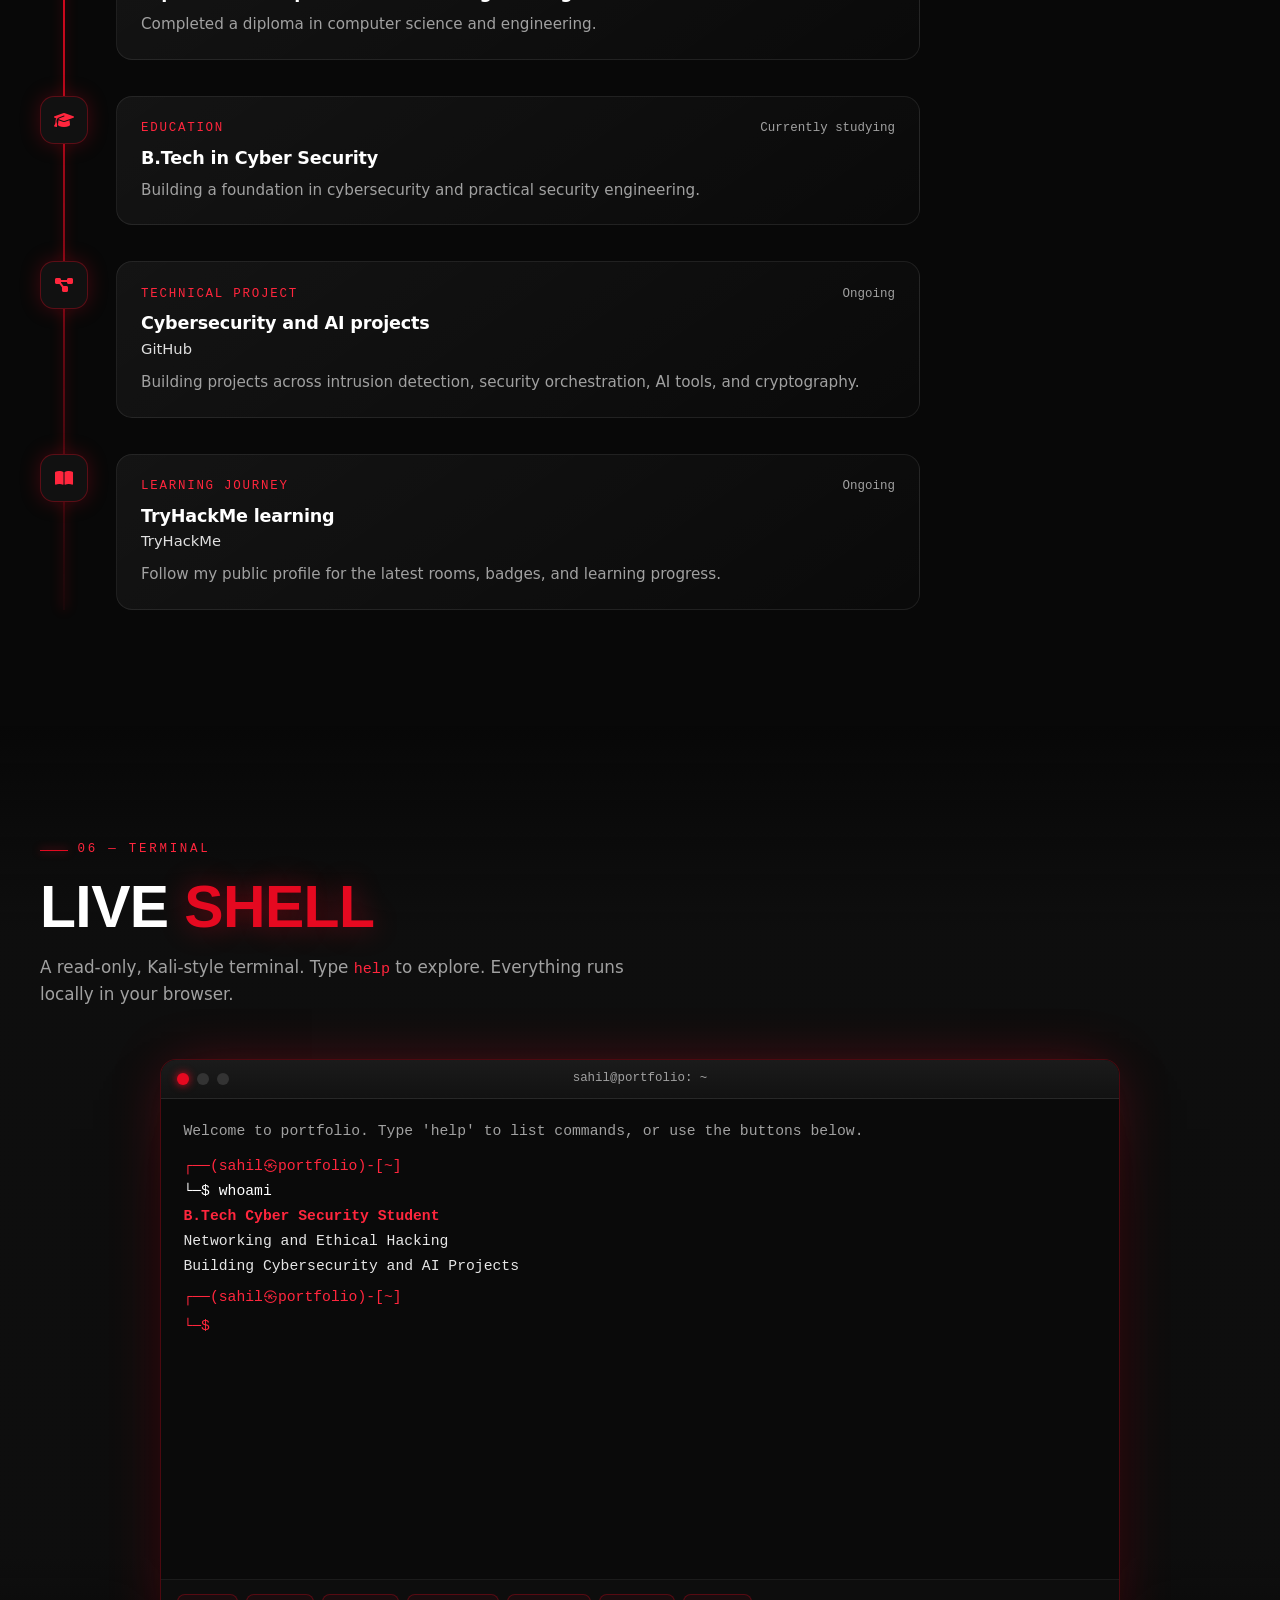
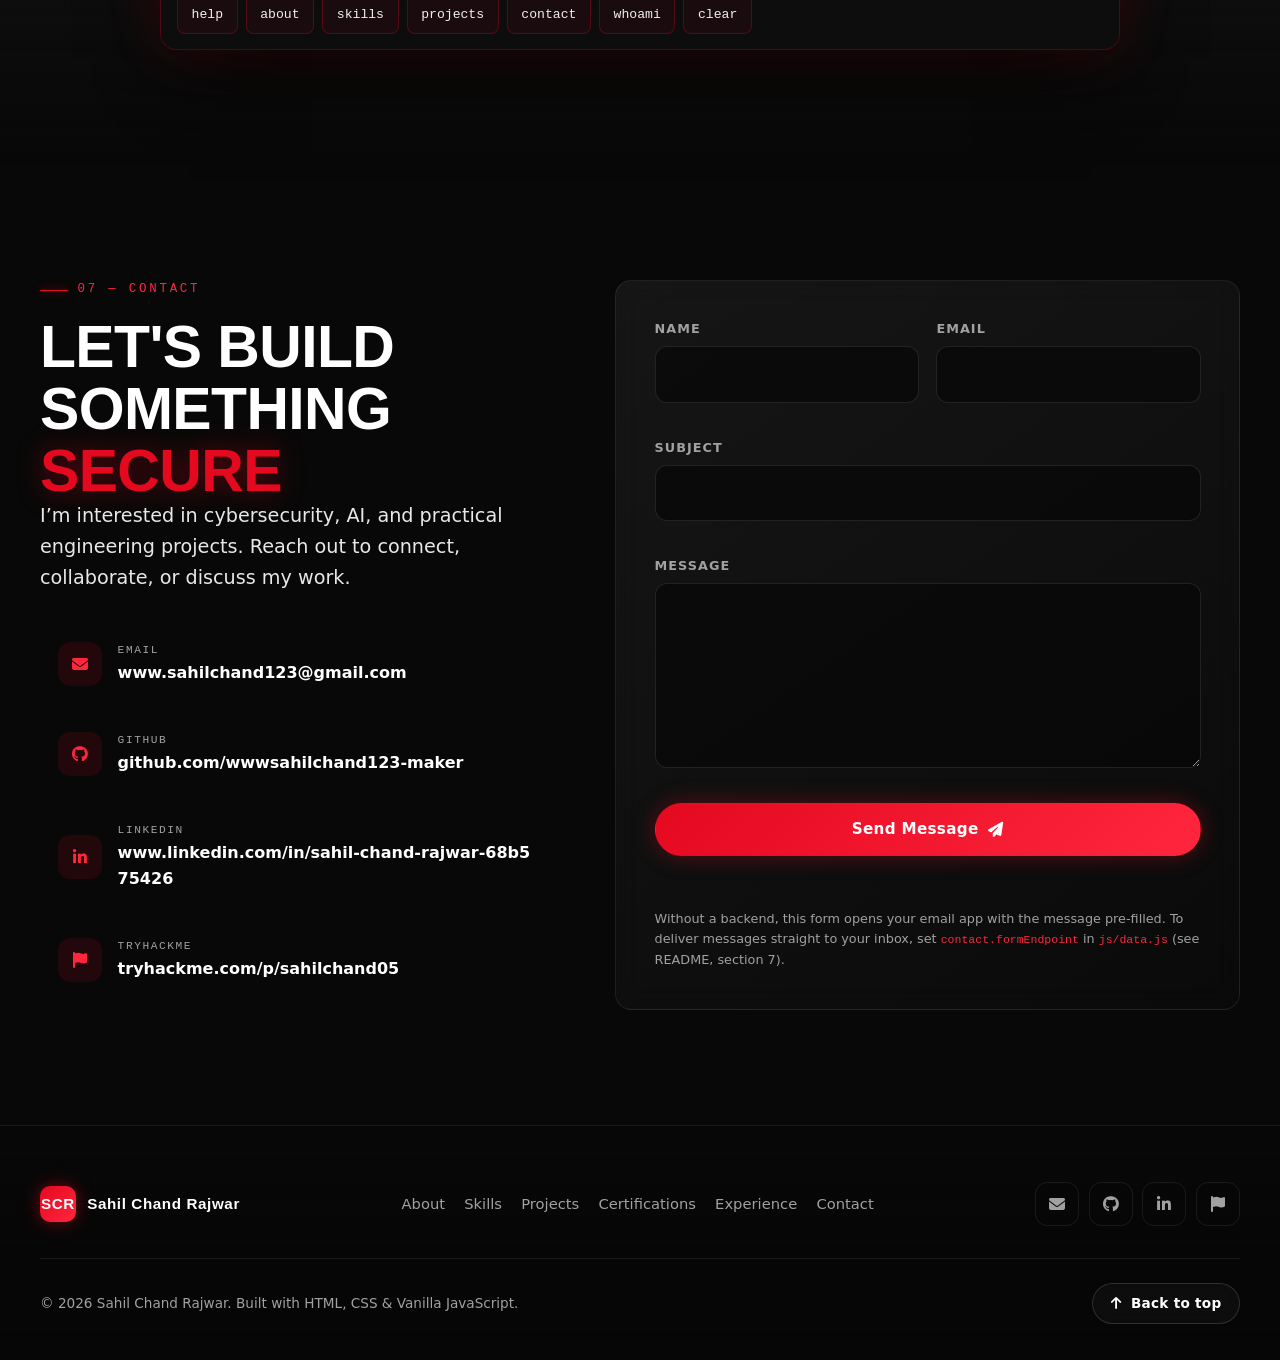
==== commit 0e8ea979: "Bust cached portfolio assets" ====
--- a/index.html
+++ b/index.html
@@ -24,7 +24,7 @@
   <link href="https://fonts.googleapis.com/css2?family=Inter:wght@400;500;600;700&family=JetBrains+Mono:wght@400;500;600&family=Unbounded:wght@500;700;800;900&display=swap" rel="stylesheet" />
   <link rel="stylesheet" href="https://cdnjs.cloudflare.com/ajax/libs/font-awesome/6.5.2/css/all.min.css" crossorigin="anonymous" referrerpolicy="no-referrer" />
 
-  <link rel="stylesheet" href="css/style.css" />
+  <link rel="stylesheet" href="css/style.css?v=project-art-fix-2" />
   <link rel="stylesheet" href="css/animations.css" />
   <link rel="stylesheet" href="css/responsive.css" />
 
@@ -406,8 +406,8 @@
   </footer>
 
   <!-- Scripts: data first, then rendering, then effects, then terminal -->
-  <script src="js/data.js"></script>
-  <script src="js/main.js"></script>
+  <script src="js/data.js?v=project-art-fix-2"></script>
+  <script src="js/main.js?v=project-art-fix-2"></script>
   <script src="js/animations.js"></script>
   <script src="js/terminal.js"></script>
 </body>
--- a/css/style.css
+++ b/css/style.css
@@ -0,0 +1,1350 @@
+/* ==========================================================================
+   style.css: design tokens, base styles, and core components.
+   To restyle the whole site, change ONLY the values in :root below.
+   ========================================================================== */
+
+:root {
+  /* Colours */
+  --bg-primary: #080808;
+  --bg-secondary: #111111;
+  --bg-tertiary: #0c0c0c;
+  --accent: #E50920;
+  --accent-2: #FF263D;
+  --accent-glow: rgba(229, 9, 32, 0.45);
+  --text: #FFFFFF;
+  --text-muted: #A1A1A1;
+  --border: rgba(255, 255, 255, 0.08);
+  --border-accent: rgba(229, 9, 32, 0.35);
+  --danger: #ff6b78;
+
+  /* Typography */
+  --font-display: "Unbounded", "Arial Black", sans-serif;
+  --font-body: "Inter", system-ui, -apple-system, "Segoe UI", Roboto, sans-serif;
+  --font-mono: "JetBrains Mono", ui-monospace, "SFMono-Regular", Consolas, monospace;
+  --fs-hero: clamp(2.5rem, 7.2vw, 6.25rem);
+  --fs-h2: clamp(2rem, 4.6vw, 3.75rem);
+
+  /* Spacing & layout */
+  --container: 1240px;
+  --gutter: clamp(1.25rem, 4vw, 2.5rem);
+  --section-y: clamp(4.5rem, 9vw, 8rem);
+  --nav-h: 76px;
+
+  /* Shape, effects & motion */
+  --radius: 16px;
+  --radius-lg: 24px;
+  --blur: 14px;
+  --shadow-glow: 0 0 28px rgba(229, 9, 32, 0.25), 0 0 80px rgba(229, 9, 32, 0.1);
+  --ease: cubic-bezier(0.22, 0.61, 0.36, 1);
+  --dur: 0.35s;
+}
+
+/* ---------- Base ---------- */
+*, *::before, *::after { box-sizing: border-box; }
+
+html {
+  scroll-behavior: smooth;
+  scroll-padding-top: calc(var(--nav-h) + 16px);
+  -webkit-text-size-adjust: 100%;
+}
+
+body {
+  margin: 0;
+  font-family: var(--font-body);
+  font-size: 1rem;
+  line-height: 1.6;
+  color: var(--text);
+  background: var(--bg-primary);
+  overflow-x: hidden;
+  -webkit-font-smoothing: antialiased;
+  -moz-osx-font-smoothing: grayscale;
+}
+
+body::after {
+  content: "";
+  position: fixed;
+  inset: 0;
+  background: radial-gradient(ellipse at 50% 0%, rgba(229, 9, 32, 0.08), transparent 60%);
+  pointer-events: none;
+  z-index: 0;
+}
+
+img, svg, video { max-width: 100%; display: block; }
+a { color: inherit; text-decoration: none; }
+button, input, textarea, select { font: inherit; color: inherit; }
+h1, h2, h3, h4 { font-family: var(--font-display); line-height: 1.1; margin: 0; letter-spacing: -0.01em; }
+p { margin: 0; }
+code { font-family: var(--font-mono); font-size: 0.9em; color: var(--accent-2); }
+ul, ol { margin: 0; padding: 0; }
+
+:focus-visible {
+  outline: 2px solid var(--accent-2);
+  outline-offset: 3px;
+  border-radius: 6px;
+}
+
+::selection { background: var(--accent); color: #fff; }
+
+.container {
+  width: min(var(--container), calc(100% - var(--gutter) * 2));
+  margin-inline: auto;
+}
+
+.skip-link {
+  position: absolute;
+  left: -999px;
+  top: 10px;
+  z-index: 10001;
+  background: var(--accent);
+  color: #fff;
+  padding: 0.6rem 1rem;
+  border-radius: 8px;
+}
+.skip-link:focus { left: 12px; }
+
+.noise {
+  position: fixed;
+  inset: 0;
+  opacity: 0.06;
+  pointer-events: none;
+  z-index: 0;
+  background-image: url("data:image/svg+xml;utf8,<svg xmlns='http://www.w3.org/2000/svg' width='180' height='180'><filter id='n'><feTurbulence type='fractalNoise' baseFrequency='.85' numOctaves='2' stitchTiles='stitch'/></filter><rect width='100%' height='100%' filter='url(%23n)' opacity='.6'/></svg>");
+}
+
+main, .footer { position: relative; z-index: 1; }
+
+/* ---------- Preloader ---------- */
+.preloader {
+  position: fixed;
+  inset: 0;
+  z-index: 10000;
+  display: flex;
+  align-items: center;
+  justify-content: center;
+  background: var(--bg-primary);
+  transition: opacity 0.6s var(--ease), visibility 0.6s;
+}
+.preloader[hidden] { display: none; }
+.preloader.is-done { opacity: 0; visibility: hidden; pointer-events: none; }
+.preloader__inner {
+  width: min(560px, calc(100% - 2.5rem));
+  font-family: var(--font-mono);
+}
+.preloader__title {
+  font-family: var(--font-display);
+  font-weight: 700;
+  font-size: 0.8rem;
+  letter-spacing: 0.2em;
+  color: var(--text-muted);
+  margin-bottom: 1.5rem;
+}
+.preloader__title span { color: var(--accent); }
+.preloader__lines {
+  min-height: 9.5rem;
+  font-size: 0.85rem;
+  color: var(--text-muted);
+  display: flex;
+  flex-direction: column;
+  gap: 0.35rem;
+}
+.preloader__line .ok { color: var(--accent-2); }
+.preloader__progress {
+  height: 2px;
+  background: rgba(255, 255, 255, 0.08);
+  border-radius: 2px;
+  overflow: hidden;
+  margin-top: 1.5rem;
+}
+.preloader__bar {
+  height: 100%;
+  width: 0;
+  background: linear-gradient(90deg, var(--accent), var(--accent-2));
+  box-shadow: 0 0 16px var(--accent-glow);
+}
+.preloader__percent {
+  margin-top: 0.75rem;
+  text-align: right;
+  font-size: 0.8rem;
+  color: var(--text-muted);
+}
+
+/* ---------- Navbar (floating pill) ---------- */
+.navbar {
+  position: fixed;
+  top: 14px;
+  left: 0;
+  right: 0;
+  margin-inline: auto;
+  z-index: 1000;
+  width: min(1180px, calc(100% - 28px));
+}
+.navbar__inner {
+  display: flex;
+  align-items: center;
+  justify-content: space-between;
+  gap: 1rem;
+  padding: 0.55rem 0.6rem 0.55rem 1rem;
+  border-radius: 999px;
+  border: 1px solid var(--border);
+  background: rgba(10, 10, 10, 0.55);
+  backdrop-filter: blur(var(--blur)) saturate(140%);
+  -webkit-backdrop-filter: blur(var(--blur)) saturate(140%);
+  transition: background var(--dur), border-color var(--dur), box-shadow var(--dur);
+}
+.navbar.is-scrolled .navbar__inner {
+  background: rgba(10, 10, 10, 0.88);
+  border-color: var(--border-accent);
+  box-shadow: 0 10px 40px rgba(0, 0, 0, 0.6), 0 0 30px rgba(229, 9, 32, 0.12);
+}
+
+.brand {
+  display: inline-flex;
+  align-items: center;
+  gap: 0.7rem;
+  font-family: var(--font-display);
+  font-weight: 700;
+  font-size: 0.95rem;
+  letter-spacing: 0.04em;
+  min-height: 44px;
+}
+.logo-mark {
+  display: grid;
+  place-items: center;
+  width: 36px;
+  height: 36px;
+  border-radius: 10px;
+  background: linear-gradient(135deg, var(--accent), var(--accent-2));
+  color: #fff;
+  font-weight: 900;
+  box-shadow: 0 0 18px var(--accent-glow);
+  flex-shrink: 0;
+}
+
+.nav__menu { display: flex; align-items: center; }
+.nav__list { display: flex; gap: 0.25rem; list-style: none; }
+.nav__link {
+  position: relative;
+  display: block;
+  padding: 0.5rem 0.85rem;
+  border-radius: 999px;
+  font-size: 0.88rem;
+  color: var(--text-muted);
+  transition: color var(--dur), background var(--dur), box-shadow var(--dur);
+}
+.nav__link:hover {
+  color: #fff;
+  background: rgba(229, 9, 32, 0.12);
+  text-shadow: 0 0 12px rgba(229, 9, 32, 0.6);
+}
+.nav__link.is-active {
+  color: #fff;
+  background: rgba(229, 9, 32, 0.16);
+  box-shadow: inset 0 0 0 1px var(--border-accent);
+}
+
+.nav-toggle {
+  display: none;
+  position: relative;
+  z-index: 2;
+  width: 48px;
+  height: 48px;
+  border: 0;
+  border-radius: 50%;
+  background: transparent;
+  cursor: pointer;
+}
+.nav-toggle span {
+  position: absolute;
+  left: 14px;
+  right: 14px;
+  height: 2px;
+  background: #fff;
+  border-radius: 2px;
+  transition: transform 0.35s var(--ease), opacity 0.2s, top 0.35s var(--ease);
+}
+.nav-toggle span:nth-child(1) { top: 17px; }
+.nav-toggle span:nth-child(2) { top: 23px; }
+.nav-toggle span:nth-child(3) { top: 29px; }
+.nav-toggle[aria-expanded="true"] span:nth-child(1) { top: 23px; transform: rotate(45deg); }
+.nav-toggle[aria-expanded="true"] span:nth-child(2) { opacity: 0; }
+.nav-toggle[aria-expanded="true"] span:nth-child(3) { top: 23px; transform: rotate(-45deg); }
+
+/* ---------- Buttons ---------- */
+.btn {
+  position: relative;
+  isolation: isolate;
+  overflow: hidden;
+  display: inline-flex;
+  align-items: center;
+  justify-content: center;
+  gap: 0.6rem;
+  min-height: 48px;
+  padding: 0.85rem 1.6rem;
+  border-radius: 999px;
+  border: 1px solid transparent;
+  font-weight: 600;
+  font-size: 0.95rem;
+  letter-spacing: 0.02em;
+  cursor: pointer;
+  transition: transform var(--dur) var(--ease), box-shadow var(--dur), background var(--dur), border-color var(--dur), color var(--dur), opacity var(--dur);
+}
+.btn::after {
+  content: "";
+  position: absolute;
+  inset: 0;
+  background: linear-gradient(120deg, transparent, rgba(255, 255, 255, 0.25), transparent);
+  transform: translateX(-120%);
+  transition: transform 0.7s var(--ease);
+  z-index: -1;
+}
+.btn:hover::after { transform: translateX(120%); }
+.btn:disabled { opacity: 0.6; cursor: not-allowed; }
+.btn--primary {
+  background: linear-gradient(135deg, var(--accent), var(--accent-2));
+  color: #fff;
+}
+.btn--primary:hover {
+  transform: translateY(-2px);
+  box-shadow: 0 0 28px var(--accent-glow), 0 10px 30px rgba(229, 9, 32, 0.25);
+}
+.btn--ghost {
+  background: rgba(255, 255, 255, 0.03);
+  border-color: rgba(255, 255, 255, 0.14);
+  color: var(--text);
+  backdrop-filter: blur(8px);
+  -webkit-backdrop-filter: blur(8px);
+}
+.btn--ghost:hover {
+  border-color: var(--accent);
+  color: var(--accent-2);
+  box-shadow: inset 0 0 18px rgba(229, 9, 32, 0.18);
+}
+.btn--sm { min-height: 40px; padding: 0.55rem 1.1rem; font-size: 0.85rem; }
+.btn--block { width: 100%; }
+.btn--glow { box-shadow: 0 0 22px rgba(229, 9, 32, 0.35); }
+
+.glass {
+  background: linear-gradient(145deg, rgba(255, 255, 255, 0.06), rgba(255, 255, 255, 0.01));
+  border: 1px solid var(--border);
+  backdrop-filter: blur(var(--blur));
+  -webkit-backdrop-filter: blur(var(--blur));
+  border-radius: var(--radius);
+}
+
+/* Cursor-following light used on cards (desktop only, via animations.js) */
+.spotlight { position: relative; isolation: isolate; overflow: hidden; }
+.spotlight::before {
+  content: "";
+  position: absolute;
+  inset: 0;
+  z-index: -1;
+  border-radius: inherit;
+  background: radial-gradient(320px circle at var(--mx, 50%) var(--my, 50%), rgba(229, 9, 32, 0.16), transparent 70%);
+  opacity: 0;
+  transition: opacity 0.4s;
+  pointer-events: none;
+}
+.spotlight:hover::before { opacity: 1; }
+
+/* ---------- Hero ---------- */
+.hero {
+  position: relative;
+  min-height: 100vh;
+  min-height: 100svh;
+  display: flex;
+  align-items: center;
+  padding: calc(var(--nav-h) + 40px) 0 130px;
+  overflow: hidden;
+  isolation: isolate;
+}
+.hero__glow {
+  position: absolute;
+  border-radius: 50%;
+  filter: blur(90px);
+  pointer-events: none;
+  z-index: -1;
+}
+.hero__glow--a {
+  width: 560px;
+  height: 560px;
+  right: -140px;
+  top: 8%;
+  background: radial-gradient(circle, rgba(229, 9, 32, 0.55), transparent 70%);
+}
+.hero__glow--b {
+  width: 440px;
+  height: 440px;
+  left: -180px;
+  bottom: -140px;
+  background: radial-gradient(circle, rgba(255, 38, 61, 0.3), transparent 70%);
+}
+.hero__grid {
+  position: absolute;
+  inset: 0;
+  z-index: -1;
+  background-image:
+    linear-gradient(rgba(255, 255, 255, 0.035) 1px, transparent 1px),
+    linear-gradient(90deg, rgba(255, 255, 255, 0.035) 1px, transparent 1px);
+  background-size: 64px 64px;
+  mask-image: radial-gradient(ellipse at 60% 40%, #000 30%, transparent 75%);
+  -webkit-mask-image: radial-gradient(ellipse at 60% 40%, #000 30%, transparent 75%);
+}
+.hero__layout {
+  display: grid;
+  grid-template-columns: 1.05fr 0.95fr;
+  gap: var(--gutter);
+  align-items: center;
+}
+
+.badge {
+  display: inline-flex;
+  align-items: center;
+  gap: 0.6rem;
+  padding: 0.5rem 1rem 0.5rem 0.8rem;
+  border-radius: 999px;
+  border: 1px solid var(--border-accent);
+  background: rgba(229, 9, 32, 0.08);
+  font-family: var(--font-mono);
+  font-size: 0.76rem;
+  letter-spacing: 0.16em;
+  margin-bottom: 1.5rem;
+  box-shadow: 0 0 24px rgba(229, 9, 32, 0.15);
+}
+.badge__dot {
+  width: 8px;
+  height: 8px;
+  border-radius: 50%;
+  background: var(--accent);
+  box-shadow: 0 0 10px var(--accent);
+  animation: pulse-dot 2s infinite;
+}
+.hero__greeting {
+  font-size: clamp(1.1rem, 2vw, 1.45rem);
+  font-weight: 500;
+  margin-bottom: 0.6rem;
+}
+.hero__title {
+  font-size: var(--fs-hero);
+  font-weight: 900;
+  text-transform: uppercase;
+  line-height: 0.95;
+  letter-spacing: -0.025em;
+  margin-bottom: 1.75rem;
+}
+.word {
+  display: inline-block;
+  overflow: hidden;
+  vertical-align: top;
+  padding: 0.05em 0 0.1em;
+  margin: -0.05em 0 -0.1em;
+}
+.word > span { display: inline-block; }
+.word--accent {
+  color: var(--accent);
+  text-shadow: 0 0 32px var(--accent-glow);
+}
+.hero__roles {
+  display: flex;
+  align-items: center;
+  gap: 0.6rem;
+  min-height: 1.8em;
+  margin-bottom: 1.5rem;
+  font-family: var(--font-mono);
+  font-size: clamp(0.95rem, 1.6vw, 1.1rem);
+  color: var(--accent-2);
+}
+.prompt-char { color: var(--text-muted); }
+.caret {
+  display: inline-block;
+  width: 9px;
+  height: 1.1em;
+  background: var(--accent);
+  box-shadow: 0 0 8px var(--accent);
+  animation: blink 1s steps(1) infinite;
+}
+.hero__desc {
+  color: var(--text-muted);
+  font-size: clamp(1rem, 1.3vw, 1.1rem);
+  max-width: 540px;
+  margin-bottom: 2.25rem;
+}
+.hero__ctas { display: flex; flex-wrap: wrap; gap: 1rem; }
+
+.hero__visual {
+  position: relative;
+  width: 100%;
+  max-width: 620px;
+  aspect-ratio: 1 / 1;
+  justify-self: end;
+  perspective: 1200px;
+  z-index: 1;
+}
+.hero-figure {
+  position: absolute;
+  inset: 0;
+  width: 100%;
+  height: 100%;
+  transition: transform 0.8s var(--ease);
+  transform-style: preserve-3d;
+  filter: drop-shadow(0 30px 60px rgba(0, 0, 0, 0.6));
+}
+.float-cards {
+  position: absolute;
+  inset: 0;
+  pointer-events: none;
+}
+.float-card {
+  position: absolute;
+  display: flex;
+  align-items: center;
+  gap: 0.75rem;
+  min-width: 210px;
+  padding: 0.8rem 1rem;
+  border-radius: 14px;
+  background: rgba(17, 17, 17, 0.6);
+  backdrop-filter: blur(12px);
+  -webkit-backdrop-filter: blur(12px);
+  border: 1px solid rgba(255, 255, 255, 0.08);
+  box-shadow: 0 20px 40px rgba(0, 0, 0, 0.5), inset 0 1px 0 rgba(255, 255, 255, 0.05);
+  animation: float 6s ease-in-out infinite;
+  animation-delay: var(--delay, 0s);
+}
+.float-card:nth-child(1) { top: 8%; left: -4%; }
+.float-card:nth-child(2) { top: 44%; right: -6%; --delay: -2s; }
+.float-card:nth-child(3) { bottom: 6%; left: 8%; --delay: -4s; }
+.float-card__icon {
+  display: grid;
+  place-items: center;
+  width: 38px;
+  height: 38px;
+  border-radius: 10px;
+  background: rgba(229, 9, 32, 0.15);
+  color: var(--accent-2);
+  box-shadow: 0 0 16px rgba(229, 9, 32, 0.25);
+  flex-shrink: 0;
+}
+.float-card small {
+  display: block;
+  font-family: var(--font-mono);
+  font-size: 0.68rem;
+  color: var(--text-muted);
+  text-transform: uppercase;
+  letter-spacing: 0.12em;
+}
+.float-card strong { font-size: 0.9rem; font-weight: 600; }
+
+.scroll-cue {
+  position: absolute;
+  left: 50%;
+  bottom: 28px;
+  transform: translateX(-50%);
+  display: flex;
+  flex-direction: column;
+  align-items: center;
+  gap: 0.6rem;
+  font-family: var(--font-mono);
+  font-size: 0.68rem;
+  letter-spacing: 0.25em;
+  text-transform: uppercase;
+  color: var(--text-muted);
+  min-height: 44px;
+  justify-content: flex-end;
+}
+.scroll-cue__mouse {
+  position: relative;
+  width: 24px;
+  height: 38px;
+  border: 1.5px solid rgba(255, 255, 255, 0.35);
+  border-radius: 14px;
+}
+.scroll-cue__mouse span {
+  position: absolute;
+  left: 50%;
+  top: 7px;
+  width: 4px;
+  height: 8px;
+  margin-left: -2px;
+  border-radius: 2px;
+  background: var(--accent-2);
+  box-shadow: 0 0 8px var(--accent);
+  animation: scroll-dot 1.8s var(--ease) infinite;
+}
+
+/* ---------- Sections ---------- */
+.section { position: relative; padding: var(--section-y) 0; }
+.section--alt {
+  background: linear-gradient(180deg, transparent, rgba(17, 17, 17, 0.7) 20%, rgba(17, 17, 17, 0.7) 80%, transparent);
+}
+.section-head { margin-bottom: clamp(2rem, 4vw, 3.5rem); max-width: 780px; }
+.eyebrow {
+  display: flex;
+  align-items: center;
+  gap: 0.6rem;
+  margin-bottom: 1rem;
+  font-family: var(--font-mono);
+  font-size: 0.78rem;
+  letter-spacing: 0.22em;
+  text-transform: uppercase;
+  color: var(--accent-2);
+}
+.eyebrow::before {
+  content: "";
+  width: 28px;
+  height: 1px;
+  background: var(--accent);
+  box-shadow: 0 0 8px var(--accent);
+}
+.section-title {
+  font-size: var(--fs-h2);
+  font-weight: 800;
+  text-transform: uppercase;
+  letter-spacing: -0.01em;
+  line-height: 1.05;
+}
+.section-title span {
+  color: var(--accent);
+  text-shadow: 0 0 28px var(--accent-glow);
+}
+.section-sub { color: var(--text-muted); margin-top: 1rem; font-size: 1.05rem; max-width: 640px; }
+.lead {
+  font-size: clamp(1.08rem, 1.5vw, 1.3rem);
+  color: #e8e8e8;
+  line-height: 1.6;
+  margin-bottom: 1.25rem;
+}
+.prose p { color: var(--text-muted); margin-bottom: 1rem; max-width: 62ch; }
+
+/* ---------- About ---------- */
+.about {
+  display: grid;
+  grid-template-columns: minmax(260px, 0.8fr) 1.2fr;
+  gap: clamp(2rem, 5vw, 4.5rem);
+  align-items: start;
+}
+.profile { margin: 0; position: sticky; top: 110px; }
+.profile__frame {
+  position: relative;
+  aspect-ratio: 4 / 5;
+  border-radius: var(--radius-lg);
+  overflow: hidden;
+  border: 1px solid var(--border-accent);
+  box-shadow: var(--shadow-glow);
+  background: var(--bg-secondary);
+}
+.profile__frame::after {
+  content: "";
+  position: absolute;
+  inset: 0;
+  z-index: 1;
+  background:
+    linear-gradient(180deg, transparent 50%, rgba(8, 8, 8, 0.85)),
+    radial-gradient(circle at 50% 0%, rgba(229, 9, 32, 0.25), transparent 60%);
+  pointer-events: none;
+}
+.profile__frame img {
+  position: absolute;
+  inset: 0;
+  width: 100%;
+  height: 100%;
+  object-fit: cover;
+  transition: transform 1.2s var(--ease);
+}
+.profile__frame:hover img { transform: scale(1.04); }
+.profile__tag {
+  position: absolute;
+  z-index: 2;
+  left: 1rem;
+  right: 1rem;
+  bottom: 1rem;
+  display: flex;
+  align-items: center;
+  gap: 0.6rem;
+  padding: 0.7rem 1rem;
+  border-radius: 12px;
+  font-size: 0.88rem;
+  background: rgba(8, 8, 8, 0.6);
+  border: 1px solid var(--border);
+  backdrop-filter: blur(10px);
+  -webkit-backdrop-filter: blur(10px);
+}
+.profile__tag i { color: var(--accent-2); }
+
+.media-fallback {
+  position: absolute;
+  inset: 0;
+  display: grid;
+  place-items: center;
+  background:
+    radial-gradient(circle at 30% 20%, rgba(229, 9, 32, 0.35), transparent 60%),
+    linear-gradient(160deg, #1a1a1a, #080808);
+  color: var(--accent-2);
+  font-family: var(--font-display);
+  font-weight: 900;
+  font-size: clamp(2.5rem, 6vw, 4.5rem);
+}
+.media-fallback i { font-size: 2.5rem; }
+img.is-missing { display: none; }
+
+.info-grid {
+  display: grid;
+  grid-template-columns: 1fr 1fr;
+  gap: 1.25rem;
+  margin-top: 2rem;
+}
+.info-card {
+  padding: 1.6rem;
+  border-radius: var(--radius);
+  background: linear-gradient(145deg, rgba(255, 255, 255, 0.05), rgba(255, 255, 255, 0.01));
+  border: 1px solid var(--border);
+  transition: border-color 0.4s;
+}
+.info-card:hover { border-color: var(--border-accent); }
+.info-card--wide { grid-column: 1 / -1; }
+.info-card h3 {
+  display: flex;
+  align-items: center;
+  gap: 0.6rem;
+  margin-bottom: 1.1rem;
+  font-family: var(--font-body);
+  font-size: 0.92rem;
+  font-weight: 700;
+  text-transform: uppercase;
+  letter-spacing: 0.1em;
+}
+.info-card h3 i { color: var(--accent-2); }
+.edu-list { list-style: none; display: grid; gap: 0.9rem; }
+.edu-list li { display: grid; gap: 0.15rem; }
+.edu-list strong { font-weight: 600; }
+.edu-list span { color: var(--text-muted); font-size: 0.93rem; }
+.edu-list small { color: var(--accent-2); font-family: var(--font-mono); font-size: 0.78rem; }
+.chip-list { list-style: none; display: flex; flex-wrap: wrap; gap: 0.5rem; }
+.chip {
+  padding: 0.4rem 0.85rem;
+  border-radius: 999px;
+  border: 1px solid rgba(229, 9, 32, 0.3);
+  background: rgba(229, 9, 32, 0.08);
+  font-size: 0.85rem;
+}
+.goal-list { list-style: none; display: grid; gap: 0.75rem; }
+.goal-list li { display: flex; gap: 0.7rem; color: var(--text-muted); font-size: 0.95rem; }
+.goal-list i { color: var(--accent); margin-top: 0.4rem; font-size: 0.7rem; flex-shrink: 0; }
+
+.stats-grid {
+  display: grid;
+  grid-template-columns: repeat(4, 1fr);
+  gap: 1.25rem;
+  margin-top: clamp(3rem, 6vw, 5rem);
+}
+.stat-card {
+  position: relative;
+  padding: 1.75rem 1.5rem;
+  border-radius: var(--radius);
+  background: linear-gradient(145deg, rgba(255, 255, 255, 0.05), rgba(255, 255, 255, 0.01));
+  border: 1px solid var(--border);
+}
+.stat-card::after {
+  content: "";
+  position: absolute;
+  left: 0;
+  top: 0;
+  width: 100%;
+  height: 2px;
+  background: linear-gradient(90deg, transparent, var(--accent), transparent);
+}
+.stat-card__value {
+  display: block;
+  font-family: var(--font-display);
+  font-size: clamp(2.2rem, 4.5vw, 3.4rem);
+  font-weight: 900;
+  line-height: 1;
+  color: var(--accent-2);
+  text-shadow: 0 0 30px rgba(229, 9, 32, 0.45);
+  font-variant-numeric: tabular-nums;
+}
+.stat-card__label {
+  display: block;
+  margin-top: 0.75rem;
+  color: var(--text-muted);
+  font-size: 0.85rem;
+  text-transform: uppercase;
+  letter-spacing: 0.08em;
+}
+
+/* ---------- Skills ---------- */
+.skills-grid {
+  display: grid;
+  grid-template-columns: repeat(auto-fit, minmax(280px, 1fr));
+  gap: 1.25rem;
+}
+.skill-card {
+  padding: 1.75rem;
+  border-radius: var(--radius);
+  background: linear-gradient(145deg, rgba(255, 255, 255, 0.05), rgba(255, 255, 255, 0.01));
+  border: 1px solid var(--border);
+  transition: transform 0.45s var(--ease), border-color 0.45s;
+}
+.skill-card:hover { transform: translateY(-6px); border-color: var(--border-accent); }
+.skill-card__head { display: flex; align-items: center; gap: 1rem; margin-bottom: 1.25rem; }
+.skill-card__icon {
+  display: grid;
+  place-items: center;
+  width: 48px;
+  height: 48px;
+  border-radius: 14px;
+  background: rgba(229, 9, 32, 0.12);
+  border: 1px solid var(--border-accent);
+  color: var(--accent-2);
+  font-size: 1.15rem;
+  box-shadow: 0 0 20px rgba(229, 9, 32, 0.2);
+  flex-shrink: 0;
+}
+.skill-card h3 {
+  font-family: var(--font-body);
+  font-size: 1.05rem;
+  font-weight: 700;
+}
+.skill-list { list-style: none; display: flex; flex-direction: column; gap: 0.6rem; }
+.skill-item {
+  display: grid;
+  gap: 0.45rem;
+  padding: 0.65rem 0.8rem;
+  border-radius: 10px;
+  background: rgba(255, 255, 255, 0.03);
+  border: 1px solid rgba(255, 255, 255, 0.05);
+  font-size: 0.95rem;
+  transition: background 0.3s, border-color 0.3s, transform 0.3s;
+}
+.skill-item:hover {
+  background: rgba(229, 9, 32, 0.08);
+  border-color: rgba(229, 9, 32, 0.3);
+  transform: translateX(4px);
+}
+.skill-meter {
+  display: block;
+  height: 4px;
+  border-radius: 4px;
+  background: rgba(255, 255, 255, 0.08);
+  overflow: hidden;
+}
+.skill-meter__fill {
+  display: block;
+  height: 100%;
+  width: 0;
+  background: linear-gradient(90deg, var(--accent), var(--accent-2));
+  box-shadow: 0 0 10px var(--accent-glow);
+  transition: width 1.2s var(--ease);
+}
+
+/* ---------- Projects ---------- */
+.projects-grid {
+  display: grid;
+  grid-template-columns: repeat(2, minmax(0, 1fr));
+  gap: 1.5rem;
+}
+.project-card {
+  display: flex;
+  flex-direction: column;
+  border-radius: var(--radius-lg);
+  overflow: hidden;
+  background: var(--bg-secondary);
+  border: 1px solid var(--border);
+  transition: transform 0.5s var(--ease), border-color 0.5s, box-shadow 0.5s;
+}
+.project-card:hover {
+  transform: translateY(-8px);
+  border-color: var(--border-accent);
+  box-shadow: 0 30px 60px -20px rgba(0, 0, 0, 0.8), 0 0 40px -10px var(--accent-glow);
+}
+.project-card__media {
+  position: relative;
+  aspect-ratio: 16 / 9;
+  overflow: hidden;
+  background: var(--bg-tertiary);
+}
+.project-card__media > .media-fallback { display: none !important; }
+.project-card__media img {
+  width: 100%;
+  height: 100%;
+  object-fit: cover;
+  transition: transform 1s var(--ease), filter 0.6s;
+}
+.project-card__art {
+  position: absolute;
+  inset: 0;
+  background-size: 400% 200%;
+  background-repeat: no-repeat;
+  transition: transform 1s var(--ease), filter 0.6s;
+}
+.project-card__art--fallback {
+  display: grid;
+  place-items: center;
+  color: var(--accent-2);
+  font-size: 3rem;
+  background: radial-gradient(circle at 50% 45%, rgba(229,9,32,.22), transparent 62%), #101010;
+}
+.project-card:hover .project-card__media img,
+.project-card:hover .project-card__art { transform: scale(1.06); filter: saturate(1.2); }
+.project-card__media::after {
+  content: "";
+  position: absolute;
+  inset: 0;
+  background: linear-gradient(180deg, transparent 40%, rgba(17, 17, 17, 0.95));
+  pointer-events: none;
+}
+.project-card__category {
+  position: absolute;
+  top: 1rem;
+  left: 1rem;
+  z-index: 2;
+  padding: 0.35rem 0.75rem;
+  border-radius: 999px;
+  background: rgba(229, 9, 32, 0.9);
+  color: #fff;
+  font-family: var(--font-mono);
+  font-size: 0.72rem;
+  letter-spacing: 0.1em;
+  text-transform: uppercase;
+  box-shadow: 0 0 16px var(--accent-glow);
+}
+.project-card__body {
+  display: flex;
+  flex-direction: column;
+  gap: 0.9rem;
+  flex: 1;
+  padding: 1.5rem 1.6rem 1.7rem;
+}
+.project-card__title {
+  font-size: clamp(1.1rem, 2vw, 1.4rem);
+  font-weight: 800;
+  text-transform: uppercase;
+  line-height: 1.2;
+}
+.project-card__desc { color: var(--text-muted); font-size: 0.97rem; }
+.tag-list { list-style: none; display: flex; flex-wrap: wrap; gap: 0.45rem; }
+.tag-list li {
+  padding: 0.3rem 0.6rem;
+  border-radius: 6px;
+  background: rgba(255, 255, 255, 0.05);
+  border: 1px solid rgba(255, 255, 255, 0.08);
+  font-family: var(--font-mono);
+  font-size: 0.76rem;
+  color: #ddd;
+}
+.project-card__actions {
+  margin-top: auto;
+  display: flex;
+  flex-wrap: wrap;
+  gap: 0.75rem;
+  padding-top: 0.5rem;
+}
+
+/* ---------- Certifications ---------- */
+.filters { display: flex; flex-wrap: wrap; gap: 0.6rem; margin-bottom: 2rem; }
+.filter-btn {
+  min-height: 44px;
+  padding: 0.5rem 1rem;
+  border-radius: 999px;
+  border: 1px solid rgba(255, 255, 255, 0.12);
+  background: rgba(255, 255, 255, 0.03);
+  color: var(--text-muted);
+  cursor: pointer;
+  font-size: 0.88rem;
+  transition: all 0.3s;
+}
+.filter-btn:hover { color: #fff; border-color: var(--accent); }
+.filter-btn[aria-pressed="true"] {
+  color: #fff;
+  background: linear-gradient(135deg, var(--accent), var(--accent-2));
+  border-color: transparent;
+  box-shadow: 0 0 20px var(--accent-glow);
+}
+.filter-btn__count {
+  margin-left: 0.4rem;
+  opacity: 0.7;
+  font-family: var(--font-mono);
+  font-size: 0.78rem;
+}
+.cert-grid {
+  display: grid;
+  grid-template-columns: repeat(auto-fill, minmax(270px, 1fr));
+  gap: 1.25rem;
+}
+.cert-card {
+  display: flex;
+  flex-direction: column;
+  overflow: hidden;
+  transition: transform 0.45s var(--ease), border-color 0.45s;
+}
+.cert-card:hover { transform: translateY(-6px); border-color: var(--border-accent); }
+.cert-card__media {
+  position: relative;
+  aspect-ratio: 4 / 3;
+  background: var(--bg-tertiary);
+}
+.cert-card__preview {
+  position: absolute;
+  inset: 0;
+  display: grid;
+  place-items: center;
+  overflow: hidden;
+}
+.cert-card__preview img {
+  display: block;
+  width: 100%;
+  height: 100%;
+  padding: 0.65rem;
+  object-fit: contain;
+  transition: transform 0.3s var(--ease);
+}
+.cert-card__preview:hover img,
+.cert-card__preview:focus-visible img { transform: scale(1.025); }
+.cert-card__media .media-fallback { display: none; }
+.cert-card__media:has(img.is-missing) .media-fallback { display: grid; }
+.cert-card__icon {
+  display: grid;
+  place-items: center;
+  height: 120px;
+  font-size: 2.4rem;
+  color: var(--accent-2);
+  background: radial-gradient(circle at 50% 0%, rgba(229, 9, 32, 0.25), transparent 70%);
+}
+.cert-card__body {
+  display: flex;
+  flex-direction: column;
+  gap: 0.5rem;
+  flex: 1;
+  padding: 1.25rem 1.3rem 1.4rem;
+}
+.cert-card__cat {
+  font-family: var(--font-mono);
+  font-size: 0.7rem;
+  letter-spacing: 0.14em;
+  text-transform: uppercase;
+  color: var(--accent-2);
+}
+.cert-card h3 { font-family: var(--font-body); font-size: 1.05rem; font-weight: 700; line-height: 1.35; }
+.cert-card__meta { font-size: 0.85rem; color: var(--text-muted); }
+.cert-card__id { font-family: var(--font-mono); font-size: 0.72rem; color: var(--accent-2); letter-spacing: .04em; }
+.cert-card__desc { font-size: 0.92rem; color: var(--text-muted); }
+.cert-card__links {
+  margin-top: auto;
+  display: flex;
+  flex-wrap: wrap;
+  gap: 0.5rem 1.25rem;
+  padding-top: 0.75rem;
+}
+.text-link {
+  display: inline-flex;
+  align-items: center;
+  gap: 0.45rem;
+  min-height: 44px;
+  font-size: 0.88rem;
+  font-weight: 600;
+  transition: color 0.3s;
+}
+.text-link:hover { color: var(--accent-2); }
+.empty-state {
+  grid-column: 1 / -1;
+  padding: 3.5rem 1.5rem;
+  text-align: center;
+  color: var(--text-muted);
+}
+.empty-state i {
+  font-size: 2.2rem;
+  color: var(--accent);
+  margin-bottom: 1rem;
+  filter: drop-shadow(0 0 12px var(--accent-glow));
+}
+.empty-state h3 { color: #fff; font-family: var(--font-body); font-size: 1.15rem; margin-bottom: 0.4rem; }
+
+/* ---------- Timeline ---------- */
+.timeline { list-style: none; position: relative; max-width: 880px; }
+.timeline::before {
+  content: "";
+  position: absolute;
+  left: 23px;
+  top: 0;
+  bottom: 0;
+  width: 2px;
+  background: linear-gradient(180deg, var(--accent), rgba(229, 9, 32, 0.08));
+  box-shadow: 0 0 12px var(--accent-glow);
+}
+.timeline__item { position: relative; padding-left: 76px; padding-bottom: 2.25rem; }
+.timeline__item:last-child { padding-bottom: 0; }
+.timeline__node {
+  position: absolute;
+  left: 0;
+  top: 0;
+  z-index: 1;
+  display: grid;
+  place-items: center;
+  width: 48px;
+  height: 48px;
+  border-radius: 14px;
+  background: var(--bg-secondary);
+  border: 1px solid var(--border-accent);
+  color: var(--accent-2);
+  box-shadow: 0 0 20px rgba(229, 9, 32, 0.25);
+  transition: transform 0.4s var(--ease);
+}
+.timeline__item:hover .timeline__node { transform: scale(1.08) rotate(-4deg); }
+.timeline__card {
+  padding: 1.4rem 1.5rem;
+  border-radius: var(--radius);
+  background: linear-gradient(145deg, rgba(255, 255, 255, 0.05), rgba(255, 255, 255, 0.01));
+  border: 1px solid var(--border);
+  transition: border-color 0.4s, transform 0.4s var(--ease);
+}
+.timeline__card:hover { border-color: var(--border-accent); transform: translateX(6px); }
+.timeline__meta {
+  display: flex;
+  flex-wrap: wrap;
+  justify-content: space-between;
+  gap: 0.5rem;
+  margin-bottom: 0.6rem;
+  font-family: var(--font-mono);
+  font-size: 0.78rem;
+}
+.timeline__type { color: var(--accent-2); text-transform: uppercase; letter-spacing: 0.14em; }
+.timeline__meta time { color: var(--text-muted); }
+.timeline__card h3 { font-family: var(--font-body); font-size: 1.1rem; font-weight: 700; }
+.timeline__org { color: #e0e0e0; font-size: 0.92rem; margin-top: 0.2rem; }
+.timeline__desc { color: var(--text-muted); font-size: 0.95rem; margin-top: 0.6rem; }
+
+/* ---------- Terminal ---------- */
+.terminal {
+  max-width: 960px;
+  margin: 0 auto;
+  border-radius: 16px;
+  overflow: hidden;
+  background: #0a0a0a;
+  border: 1px solid rgba(229, 9, 32, 0.3);
+  box-shadow: 0 40px 80px -30px rgba(0, 0, 0, 0.9), 0 0 60px -15px var(--accent-glow);
+}
+.terminal__bar {
+  position: relative;
+  display: flex;
+  align-items: center;
+  gap: 0.5rem;
+  padding: 0.8rem 1rem;
+  background: linear-gradient(180deg, #1b1b1b, #121212);
+  border-bottom: 1px solid rgba(255, 255, 255, 0.06);
+}
+.dot { width: 12px; height: 12px; border-radius: 50%; background: #333; }
+.dot--red { background: var(--accent); box-shadow: 0 0 8px var(--accent); }
+.terminal__title {
+  position: absolute;
+  left: 50%;
+  transform: translateX(-50%);
+  font-family: var(--font-mono);
+  font-size: 0.78rem;
+  color: var(--text-muted);
+  white-space: nowrap;
+}
+.terminal__body {
+  height: min(480px, 62vh);
+  overflow-y: auto;
+  padding: 1.25rem 1.4rem;
+  font-family: var(--font-mono);
+  font-size: 0.92rem;
+  line-height: 1.7;
+  color: #e6e6e6;
+  cursor: text;
+  overscroll-behavior: contain;
+}
+.term-line { white-space: pre-wrap; word-break: break-word; }
+.term-echo-top { color: var(--accent-2); margin-top: 0.6rem; }
+.term-echo { color: #fff; }
+.term-prompt { margin-top: 0.4rem; }
+.term-prompt__top { color: var(--accent-2); white-space: pre; }
+.term-prompt__row { display: flex; align-items: center; gap: 0.5rem; }
+.term-prompt__bottom { color: var(--accent-2); white-space: pre; cursor: text; }
+#termInput {
+  flex: 1;
+  min-width: 0;
+  padding: 0.2rem 0;
+  background: transparent;
+  border: 0;
+  outline: none;
+  color: #fff;
+  font-family: var(--font-mono);
+  font-size: 16px; /* 16px prevents iOS zoom */
+  caret-color: var(--accent);
+}
+.t-head { color: var(--accent-2); font-weight: 600; }
+.t-error { color: var(--danger); }
+.t-muted { color: var(--text-muted); }
+.t-link { color: var(--accent-2); text-decoration: underline; text-underline-offset: 3px; word-break: break-all; }
+.term-quick {
+  display: flex;
+  flex-wrap: wrap;
+  gap: 0.5rem;
+  padding: 0.9rem 1rem;
+  border-top: 1px solid rgba(255, 255, 255, 0.06);
+  background: #0d0d0d;
+}
+.term-chip {
+  min-height: 40px;
+  padding: 0.35rem 0.85rem;
+  border-radius: 8px;
+  border: 1px solid rgba(229, 9, 32, 0.3);
+  background: rgba(229, 9, 32, 0.06);
+  color: #f0f0f0;
+  font-family: var(--font-mono);
+  font-size: 0.82rem;
+  cursor: pointer;
+  transition: background 0.3s, box-shadow 0.3s;
+}
+.term-chip:hover { background: rgba(229, 9, 32, 0.18); box-shadow: 0 0 14px var(--accent-glow); }
+
+/* ---------- Contact ---------- */
+.contact {
+  display: grid;
+  grid-template-columns: 0.9fr 1.1fr;
+  gap: clamp(2rem, 5vw, 4rem);
+  align-items: start;
+}
+.contact-list { list-style: none; margin-top: 2rem; display: grid; gap: 0.9rem; }
+.contact-item {
+  display: flex;
+  align-items: center;
+  gap: 1rem;
+  min-height: 68px;
+  padding: 1rem 1.1rem;
+  border-radius: var(--radius);
+  transition: border-color 0.35s, transform 0.35s var(--ease), background 0.35s;
+}
+.contact-item:hover {
+  border-color: var(--border-accent);
+  transform: translateX(6px);
+  background: rgba(229, 9, 32, 0.06);
+}
+.contact-item__icon {
+  display: grid;
+  place-items: center;
+  width: 44px;
+  height: 44px;
+  border-radius: 12px;
+  background: rgba(229, 9, 32, 0.12);
+  color: var(--accent-2);
+  flex-shrink: 0;
+}
+.contact-item small {
+  display: block;
+  font-family: var(--font-mono);
+  font-size: 0.7rem;
+  letter-spacing: 0.14em;
+  text-transform: uppercase;
+  color: var(--text-muted);
+}
+.contact-item strong { font-weight: 600; word-break: break-all; }
+.contact-form { padding: clamp(1.5rem, 3vw, 2.5rem); }
+.form-grid { display: grid; grid-template-columns: 1fr 1fr; gap: 0 1.1rem; }
+.field { display: flex; flex-direction: column; gap: 0.4rem; margin-bottom: 0.9rem; }
+.field--full { grid-column: 1 / -1; }
+.field label {
+  font-size: 0.8rem;
+  font-weight: 600;
+  letter-spacing: 0.08em;
+  text-transform: uppercase;
+  color: var(--text-muted);
+}
+.field input,
+.field textarea {
+  width: 100%;
+  padding: 0.9rem 1rem;
+  border-radius: 12px;
+  border: 1px solid rgba(255, 255, 255, 0.1);
+  background: rgba(8, 8, 8, 0.7);
+  color: #fff;
+  font-size: 16px; /* 16px prevents iOS zoom */
+  transition: border-color 0.3s, box-shadow 0.3s;
+}
+.field textarea { min-height: 150px; resize: vertical; }
+.field input:focus,
+.field textarea:focus {
+  outline: none;
+  border-color: var(--accent);
+  box-shadow: 0 0 0 3px rgba(229, 9, 32, 0.2), 0 0 24px rgba(229, 9, 32, 0.15);
+}
+.field input[aria-invalid="true"],
+.field textarea[aria-invalid="true"] { border-color: #ff3b4f; }
+.field__error { min-height: 1.1em; font-size: 0.82rem; color: var(--danger); }
+.hp { position: absolute; left: -10000px; width: 1px; height: 1px; opacity: 0; }
+.form-status { margin-top: 1rem; min-height: 1.4em; font-size: 0.92rem; color: var(--text-muted); }
+.form-status[data-state="error"] { color: var(--danger); }
+.form-status[data-state="success"] { color: #fff; }
+.form-note { margin-top: 1rem; font-size: 0.8rem; color: var(--text-muted); }
+
+/* ---------- Footer ---------- */
+.footer {
+  margin-top: 0;
+  padding: 3.5rem 0 2.25rem;
+  border-top: 1px solid var(--border);
+  background: linear-gradient(180deg, transparent, #060606);
+}
+.footer__inner { display: flex; flex-direction: column; gap: 2rem; }
+.footer__top {
+  display: flex;
+  flex-wrap: wrap;
+  align-items: center;
+  justify-content: space-between;
+  gap: 1.5rem;
+}
+.footer__links { display: flex; flex-wrap: wrap; gap: 0.25rem 1.2rem; list-style: none; }
+.footer__links a {
+  display: inline-flex;
+  align-items: center;
+  min-height: 44px;
+  color: var(--text-muted);
+  font-size: 0.92rem;
+  transition: color 0.3s;
+}
+.footer__links a:hover { color: var(--accent-2); }
+.footer__social { display: flex; gap: 0.6rem; }
+.social-btn {
+  display: grid;
+  place-items: center;
+  width: 44px;
+  height: 44px;
+  border-radius: 12px;
+  border: 1px solid var(--border);
+  color: var(--text-muted);
+  transition: all 0.35s var(--ease);
+}
+.social-btn:hover {
+  color: #fff;
+  border-color: var(--accent);
+  box-shadow: 0 0 18px var(--accent-glow);
+  transform: translateY(-3px);
+}
+.footer__bottom {
+  display: flex;
+  flex-wrap: wrap;
+  align-items: center;
+  justify-content: space-between;
+  gap: 1rem;
+  padding-top: 1.5rem;
+  border-top: 1px solid var(--border);
+}
+.footer__copy { color: var(--text-muted); font-size: 0.85rem; }
+
+
+/* TryHackMe profile link in the achievements section */
+.thm-profile-card {
+  display: flex;
+  align-items: center;
+  justify-content: space-between;
+  gap: 1.5rem;
+  margin: 0 0 2rem;
+  padding: clamp(1.25rem, 3vw, 2rem);
+  border: 1px solid var(--border);
+  border-radius: var(--radius-lg);
+  background: linear-gradient(115deg, rgba(229, 9, 32, .1), rgba(17, 17, 17, .85) 55%);
+}
+.thm-profile-card h3 { margin: .25rem 0; color: var(--text); font-family: var(--font-display); }
+.thm-profile-card p:not(.eyebrow) { margin: .45rem 0 0; color: var(--text-muted); }
+@media (max-width: 640px) {
+  .thm-profile-card { align-items: flex-start; flex-direction: column; }
+}
+
--- a/css/animations.css
+++ b/css/animations.css
@@ -0,0 +1,195 @@
+/* ==========================================================================
+   animations.css: keyframes, scroll reveal states, glow effects, cursor.
+   Tune speeds here. Reduced-motion users get a near-static experience.
+   ========================================================================== */
+
+@property --angle {
+  syntax: "<angle>";
+  inherits: false;
+  initial: 0deg;
+}
+
+/* ---------- Keyframes ---------- */
+@keyframes float {
+  0%, 100% { transform: translateY(0); }
+  50% { transform: translateY(-12px); }
+}
+@keyframes orbit {
+  to { transform: rotate(360deg); }
+}
+@keyframes pulse-dot {
+  0% { box-shadow: 0 0 0 0 rgba(229, 9, 32, 0.6); }
+  70% { box-shadow: 0 0 0 10px rgba(229, 9, 32, 0); }
+  100% { box-shadow: 0 0 0 0 rgba(229, 9, 32, 0); }
+}
+@keyframes pulse-node {
+  0%, 100% { opacity: 0.5; transform: scale(1); }
+  50% { opacity: 1; transform: scale(1.35); }
+}
+@keyframes blink {
+  50% { opacity: 0; }
+}
+@keyframes scroll-dot {
+  0% { transform: translateY(0); opacity: 0; }
+  30% { opacity: 1; }
+  100% { transform: translateY(14px); opacity: 0; }
+}
+@keyframes spin-angle {
+  to { --angle: 360deg; }
+}
+@keyframes fade-in {
+  from { opacity: 0; transform: translateY(4px); }
+  to { opacity: 1; transform: none; }
+}
+
+/* SVG hero rings & visor */
+.svg-ring { transform-origin: 300px 300px; animation: orbit 40s linear infinite; }
+.svg-ring--b { animation-duration: 26s; animation-direction: reverse; }
+.visor { animation: visor-flicker 3.5s ease-in-out infinite; }
+.pulse-node { transform-box: fill-box; transform-origin: center; animation: pulse-node 2.4s ease-in-out infinite; }
+@keyframes visor-flicker {
+  0%, 100% { opacity: 1; }
+  50% { opacity: 0.55; }
+}
+
+/* ---------- Scroll reveal ---------- */
+/* Uses the individual `translate` property so it never fights with hover transforms. */
+.js .reveal {
+  opacity: 0;
+  translate: 0 36px;
+  transition: opacity 0.9s var(--ease), translate 0.9s var(--ease);
+  transition-delay: var(--delay, 0ms);
+}
+.js .reveal.is-visible { opacity: 1; translate: 0 0; }
+
+/* ---------- Hero entrance ---------- */
+.js .hero-anim {
+  opacity: 0;
+  translate: 0 24px;
+  transition: opacity 0.9s var(--ease), translate 0.9s var(--ease);
+  transition-delay: calc(var(--d, 0) * 120ms + 150ms);
+}
+.is-loaded .hero-anim { opacity: 1; translate: 0 0; }
+
+/* Word-by-word text reveal for the hero heading */
+.js .word > span {
+  transform: translateY(110%);
+  transition: transform 1s var(--ease);
+  transition-delay: calc(var(--i, 0) * 90ms + 250ms);
+}
+.is-loaded .word > span { transform: none; }
+
+/* ---------- Preloader ---------- */
+.preloader__line { animation: fade-in 0.3s var(--ease) both; }
+
+/* Particles fade in after load */
+#particles {
+  position: fixed;
+  inset: 0;
+  width: 100%;
+  height: 100%;
+  z-index: 0;
+  pointer-events: none;
+  opacity: 0;
+  transition: opacity 1.5s;
+}
+.is-loaded #particles { opacity: 0.85; }
+
+/* Hero scroll cue shares keyframes above */
+
+/* ---------- Glowing animated border (used on the contact form) ---------- */
+.glow-border { position: relative; isolation: isolate; }
+.glow-border::before {
+  content: "";
+  position: absolute;
+  inset: -1px;
+  z-index: -1;
+  border-radius: inherit;
+  padding: 1px;
+  background: conic-gradient(from var(--angle), transparent 0 70%, var(--accent) 80%, var(--accent-2) 88%, transparent 100%);
+  -webkit-mask: linear-gradient(#000 0 0) content-box, linear-gradient(#000 0 0);
+  -webkit-mask-composite: xor;
+  mask-composite: exclude;
+  animation: spin-angle 6s linear infinite;
+  pointer-events: none;
+}
+
+/* ---------- Custom cursor (desktop with a fine pointer only) ---------- */
+.cursor-dot,
+.cursor-ring {
+  display: none;
+  position: fixed;
+  left: 0;
+  top: 0;
+  z-index: 9999;
+  border-radius: 50%;
+  pointer-events: none;
+}
+.cursor-dot {
+  width: 6px;
+  height: 6px;
+  margin: -3px 0 0 -3px;
+  background: var(--accent-2);
+  box-shadow: 0 0 12px var(--accent);
+}
+.cursor-ring {
+  width: 36px;
+  height: 36px;
+  margin: -18px 0 0 -18px;
+  border: 1px solid rgba(255, 38, 61, 0.6);
+  transition: width 0.3s, height 0.3s, margin 0.3s, background 0.3s, border-color 0.3s;
+}
+.cursor-ring.is-hover {
+  width: 56px;
+  height: 56px;
+  margin: -28px 0 0 -28px;
+  background: rgba(229, 9, 32, 0.12);
+  border-color: var(--accent-2);
+}
+@media (pointer: fine) {
+  .has-custom-cursor .cursor-dot,
+  .has-custom-cursor .cursor-ring { display: block; }
+  .has-custom-cursor,
+  .has-custom-cursor a,
+  .has-custom-cursor button { cursor: none; }
+}
+
+/* ---------- Reduced motion ---------- */
+@media (prefers-reduced-motion: reduce) {
+  html { scroll-behavior: auto; }
+  *, *::before, *::after {
+    animation-duration: 0.01ms !important;
+    animation-iteration-count: 1 !important;
+    transition-duration: 0.01ms !important;
+    scroll-behavior: auto !important;
+  }
+  .js .reveal,
+  .js .hero-anim {
+    opacity: 1;
+    translate: none;
+  }
+  .js .word > span { transform: none; }
+  #particles { display: none; }
+  .cursor-dot, .cursor-ring { display: none !important; }
+}
+.cursor-dot,
+.cursor-ring {
+  pointer-events: none;
+}
+
+@media (hover: none), (pointer: coarse) {
+  .cursor-dot,
+  .cursor-ring {
+    display: none !important;
+  }
+}
+
+section[id] {
+  scroll-margin-top: var(--nav-h);
+}
+
+:focus-visible {
+  outline: 2px solid var(--accent-2);
+  outline-offset: 3px;
+}
+
--- a/css/responsive.css
+++ b/css/responsive.css
@@ -0,0 +1,147 @@
+/* ==========================================================================
+   responsive.css: breakpoints
+   1200 · 1024 (mobile nav) · 900 · 768 · 560 · landscape phones
+   ========================================================================== */
+
+/* ---------- Large laptops ---------- */
+@media (max-width: 1200px) {
+  .float-card { min-width: 190px; }
+  .nav__link { padding: 0.5rem 0.65rem; font-size: 0.85rem; }
+}
+
+/* ---------- Tablet & mobile navigation ---------- */
+@media (max-width: 1024px) {
+  .navbar__inner {
+    backdrop-filter: none;
+    -webkit-backdrop-filter: none;
+    background: rgba(10, 10, 10, 0.92);
+  }
+  .nav-toggle { display: block; }
+
+  .nav__menu {
+    position: fixed;
+    inset: 0;
+    z-index: 1;
+    display: flex;
+    flex-direction: column;
+    align-items: center;
+    justify-content: center;
+    background: rgba(8, 8, 8, 0.97);
+    opacity: 0;
+    visibility: hidden;
+    transition: opacity 0.4s var(--ease), visibility 0.4s;
+  }
+  .nav__menu.is-open { opacity: 1; visibility: visible; }
+  .nav__list { flex-direction: column; align-items: center; gap: 0.2rem; }
+  .nav__link {
+    padding: 0.6rem 1rem;
+    min-height: 52px;
+    font-family: var(--font-display);
+    font-size: 1.4rem;
+    font-weight: 700;
+    color: #fff;
+  }
+  .nav__link.is-active { color: var(--accent-2); background: none; box-shadow: none; }
+
+  body.menu-open { overflow: hidden; }
+
+  .hero { padding-bottom: 120px; }
+  .hero__layout { grid-template-columns: 1fr; }
+  .hero__visual { justify-self: center; max-width: 460px; }
+
+  .about { grid-template-columns: 1fr; }
+  .profile { position: relative; top: 0; max-width: 440px; width: 100%; margin: 0 auto; }
+
+  .contact { grid-template-columns: 1fr; }
+}
+
+/* ---------- Small tablets / large phones ---------- */
+@media (max-width: 900px) {
+  .projects-grid { grid-template-columns: 1fr; }
+  .stats-grid { grid-template-columns: repeat(2, 1fr); }
+}
+
+/* ---------- Tablets portrait & phones ---------- */
+@media (max-width: 768px) {
+  :root { --section-y: clamp(3.75rem, 14vw, 5rem); }
+
+  .info-grid { grid-template-columns: 1fr; }
+  .info-card--wide { grid-column: auto; }
+
+  .terminal__body { height: min(420px, 60vh); font-size: 0.85rem; padding: 1rem; }
+  .terminal__title { font-size: 0.7rem; }
+
+  .timeline::before { left: 19px; }
+  .timeline__item { padding-left: 60px; }
+  .timeline__node { width: 40px; height: 40px; border-radius: 12px; }
+  .timeline__node i { font-size: 0.9rem; }
+  .timeline__card { padding: 1.2rem; }
+
+  .footer__top { flex-direction: column; align-items: flex-start; }
+  .footer__bottom { flex-direction: column; align-items: flex-start; }
+}
+
+/* ---------- Phones ---------- */
+@media (max-width: 560px) {
+  .navbar { top: 10px; }
+  .navbar__inner { padding-left: 0.8rem; }
+  .brand__name { font-size: 0.85rem; }
+
+  .hero { padding-top: calc(var(--nav-h) + 16px); min-height: auto; padding-bottom: 150px; }
+  .hero__title { font-size: clamp(2.1rem, 11vw, 3rem); }
+  .hero__ctas { flex-direction: column; width: 100%; }
+  .hero__ctas .btn { width: 100%; }
+  .hero__desc { font-size: 0.98rem; }
+
+  .hero__visual { max-width: 380px; }
+  .float-card { min-width: 0; padding: 0.55rem 0.7rem; gap: 0.5rem; }
+  .float-card__icon { width: 30px; height: 30px; font-size: 0.8rem; }
+  .float-card small { font-size: 0.6rem; }
+  .float-card strong { font-size: 0.75rem; }
+  .float-card:nth-child(1) { top: 2%; left: 0; }
+  .float-card:nth-child(2) { top: 40%; right: 0; }
+  .float-card:nth-child(3) { display: none; }
+
+  .stats-grid { grid-template-columns: repeat(2, 1fr); gap: 0.9rem; }
+  .stat-card { padding: 1.25rem; }
+
+  .form-grid { grid-template-columns: 1fr; }
+  .contact-form { padding: 1.25rem; }
+  .contact-item { min-height: 60px; padding: 0.85rem; }
+
+  .cert-grid { grid-template-columns: 1fr; }
+  .project-card__body { padding: 1.25rem; }
+  .project-card__actions .btn { flex: 1 1 auto; }
+
+  .filters { gap: 0.5rem; }
+  .filter-btn { font-size: 0.82rem; padding: 0.45rem 0.85rem; }
+
+  .scroll-cue { display: none; }
+  .terminal { border-radius: 12px; }
+  .term-quick { padding: 0.75rem; }
+  .term-chip { font-size: 0.78rem; }
+}
+
+/* ---------- Landscape phones (short viewports) ---------- */
+@media (max-height: 500px) and (orientation: landscape) {
+  .hero { min-height: auto; padding-top: calc(var(--nav-h) + 20px); padding-bottom: 80px; }
+  .hero__visual { max-width: 300px; }
+  .scroll-cue { display: none; }
+  .nav__link { min-height: 44px; font-size: 1.2rem; }
+}
+
+/* ---------- Very small devices ---------- */
+@media (max-width: 360px) {
+  .hero__title { font-size: 2rem; }
+  .btn { padding: 0.8rem 1.2rem; }
+}
+
+/* ---------- Touch devices: no sticky hover effects ---------- */
+@media (hover: none) {
+  .project-card:hover,
+  .skill-card:hover,
+  .cert-card:hover,
+  .timeline__card:hover { transform: none; }
+  .hero-figure { transition: none; }
+}
+
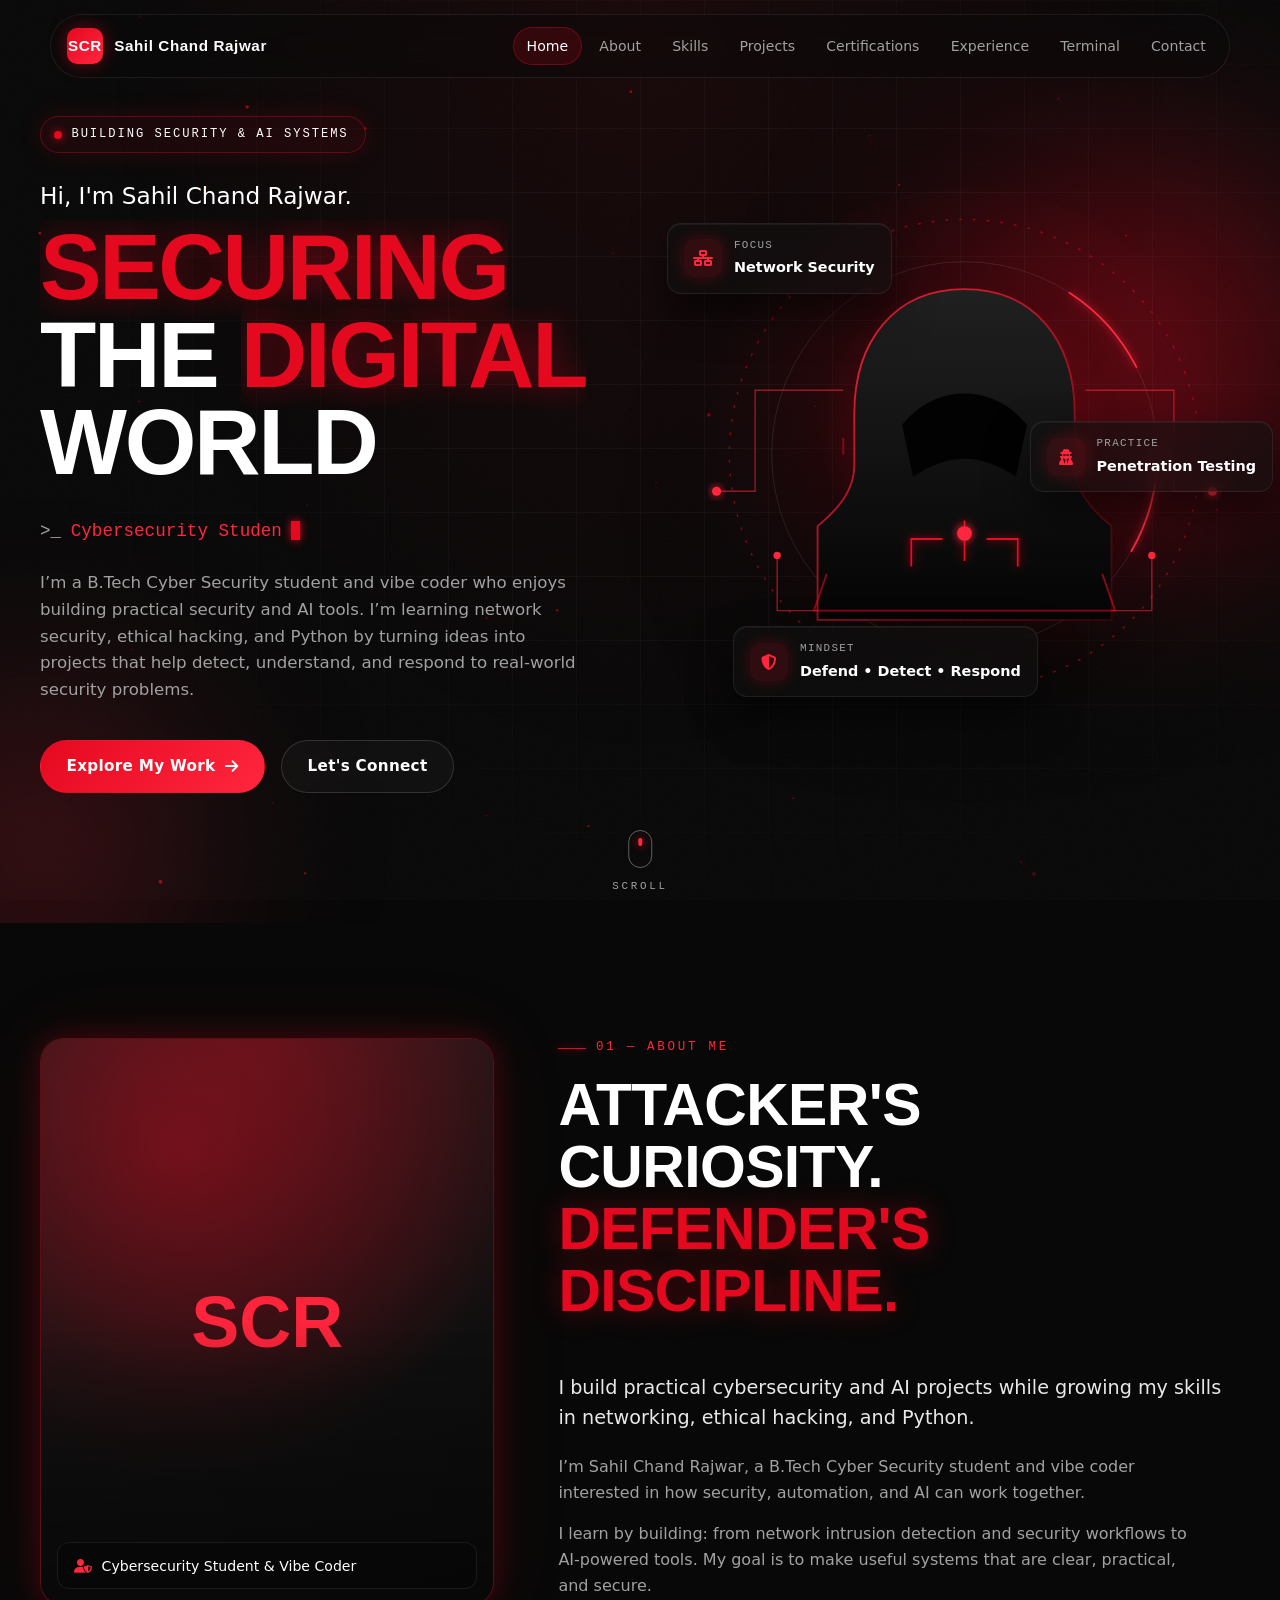
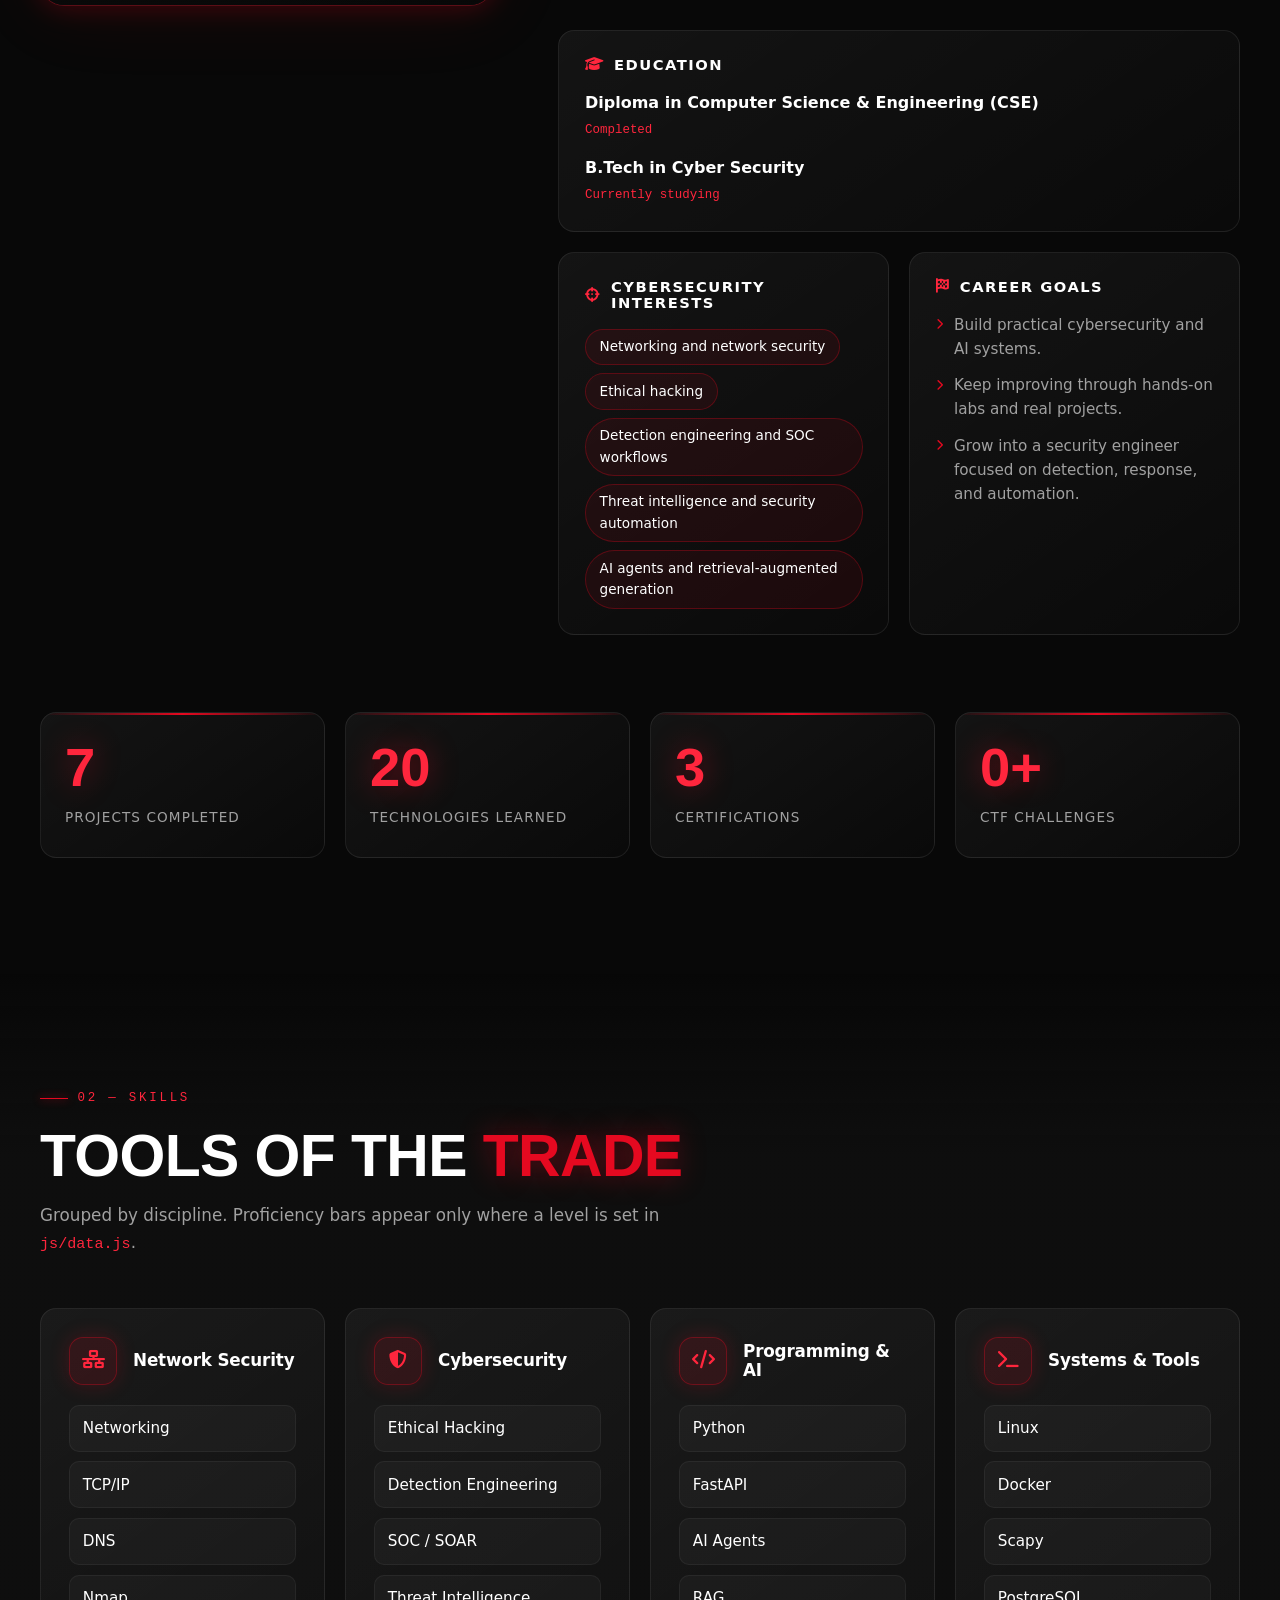
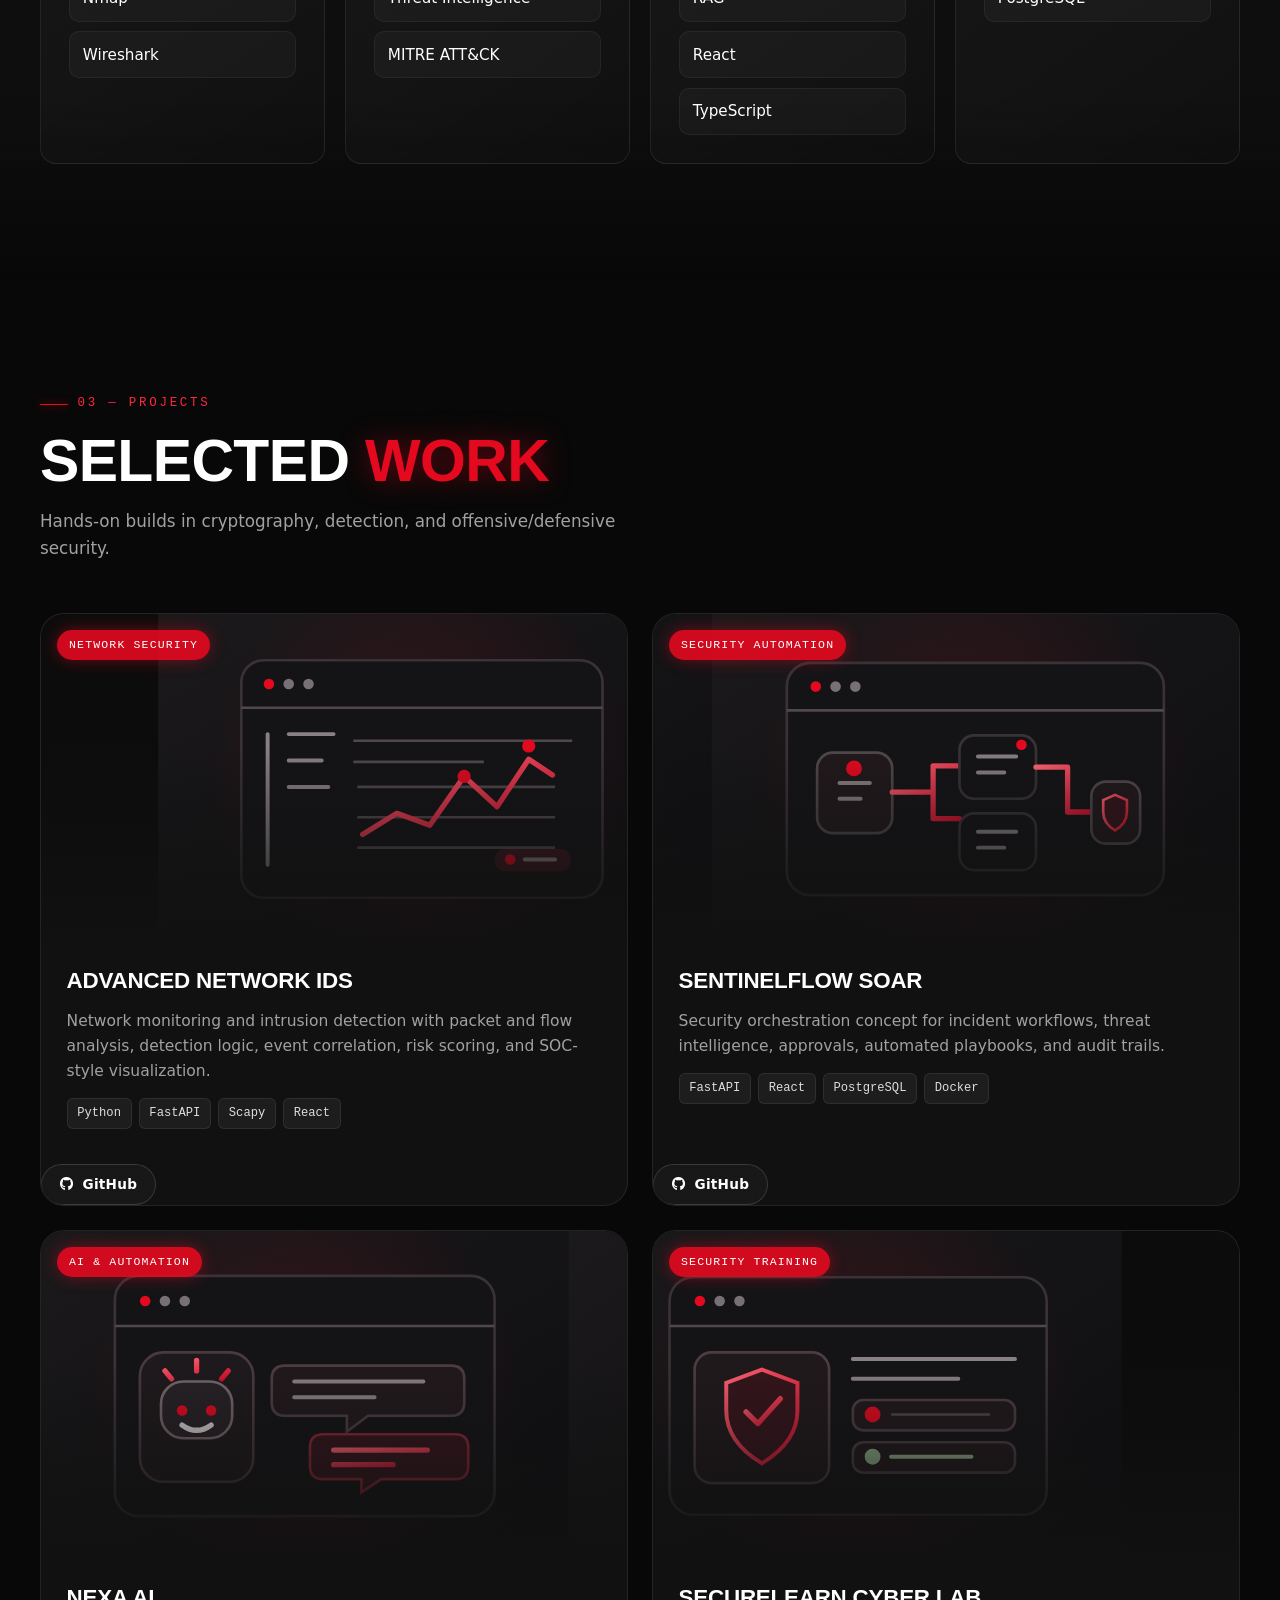
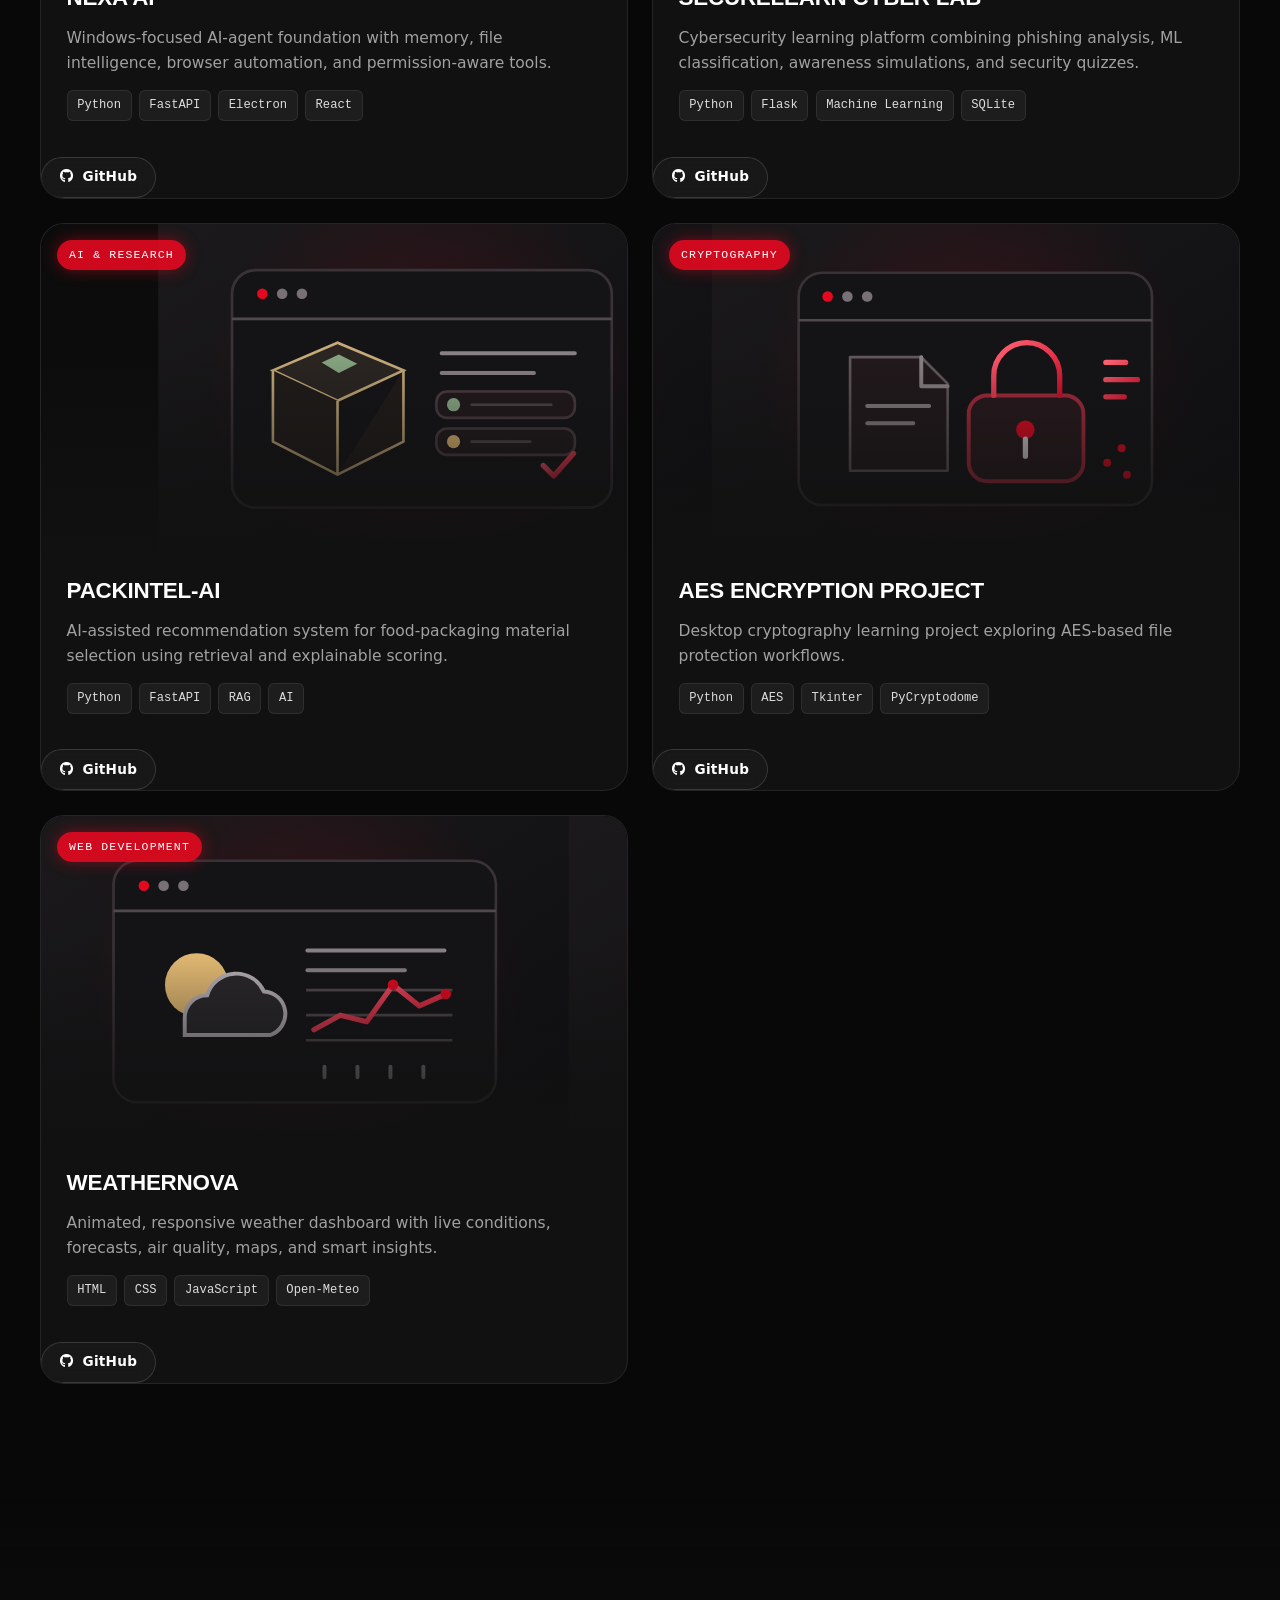
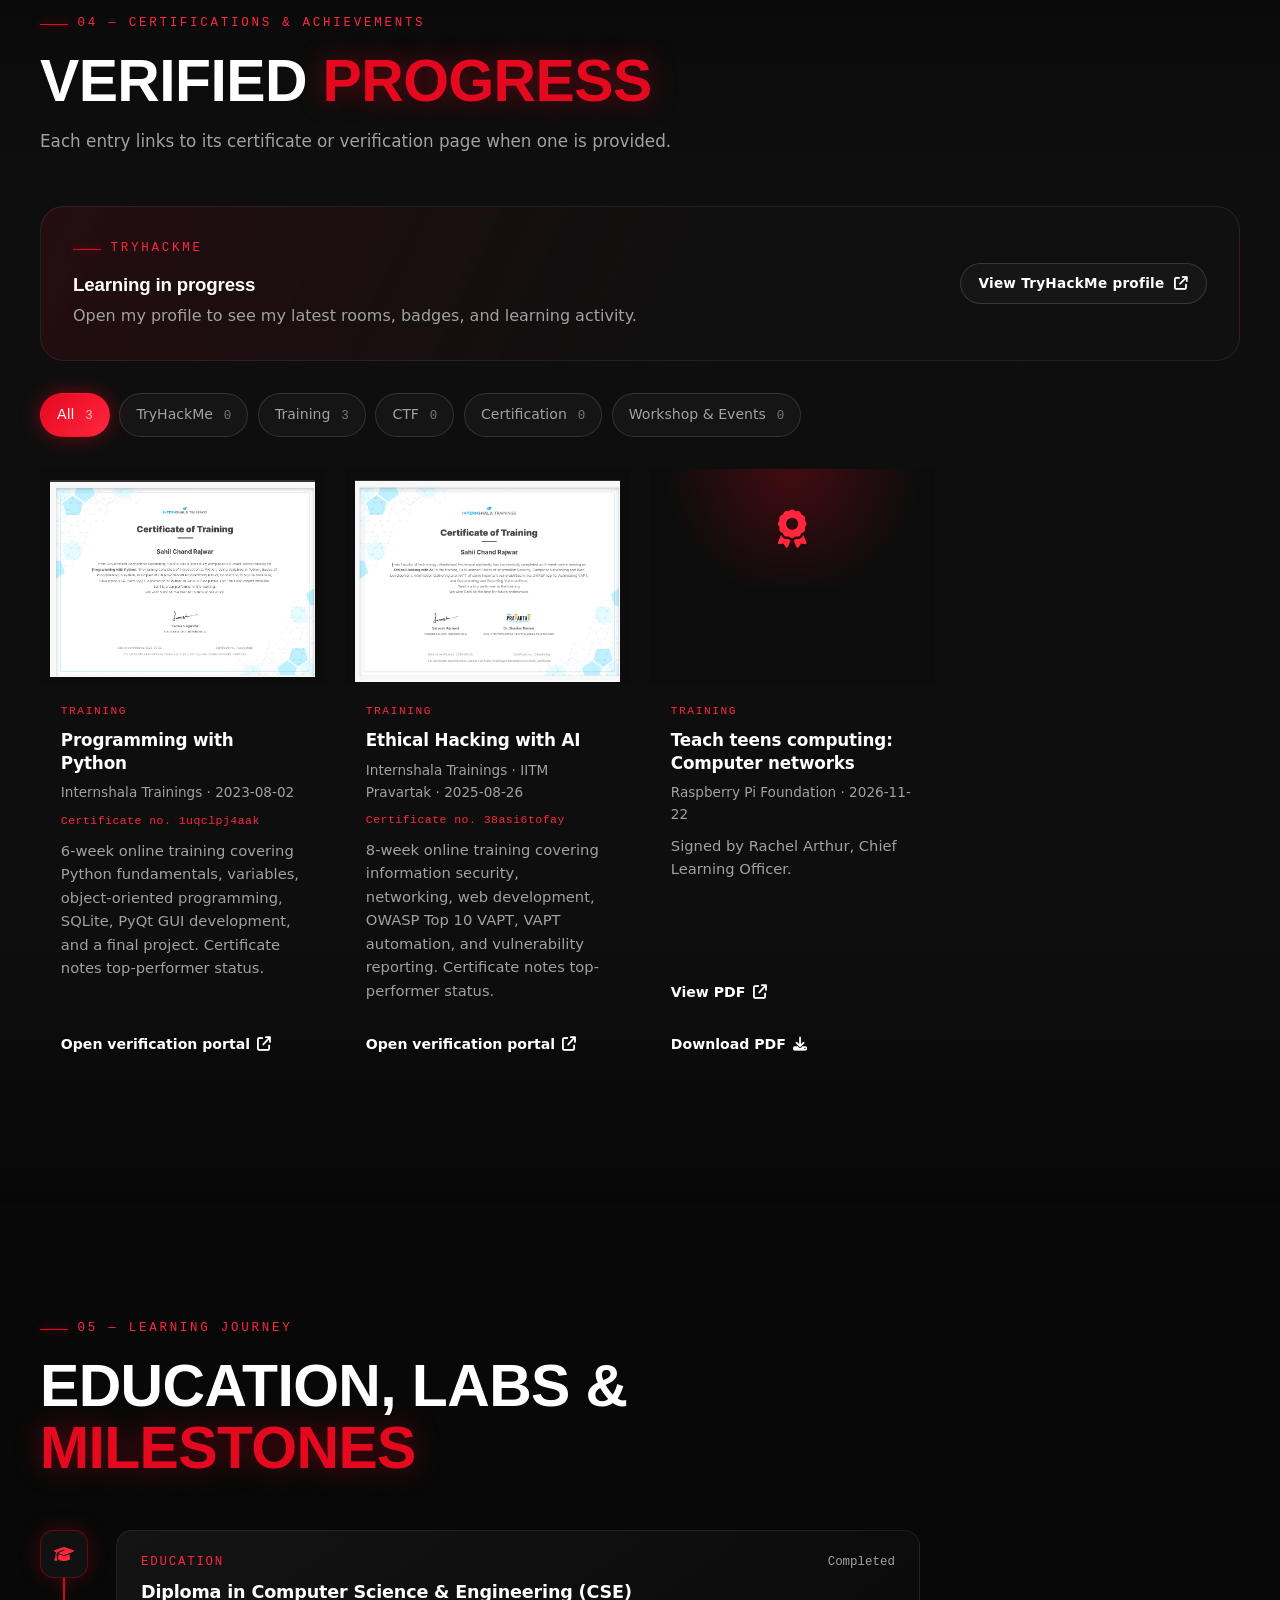
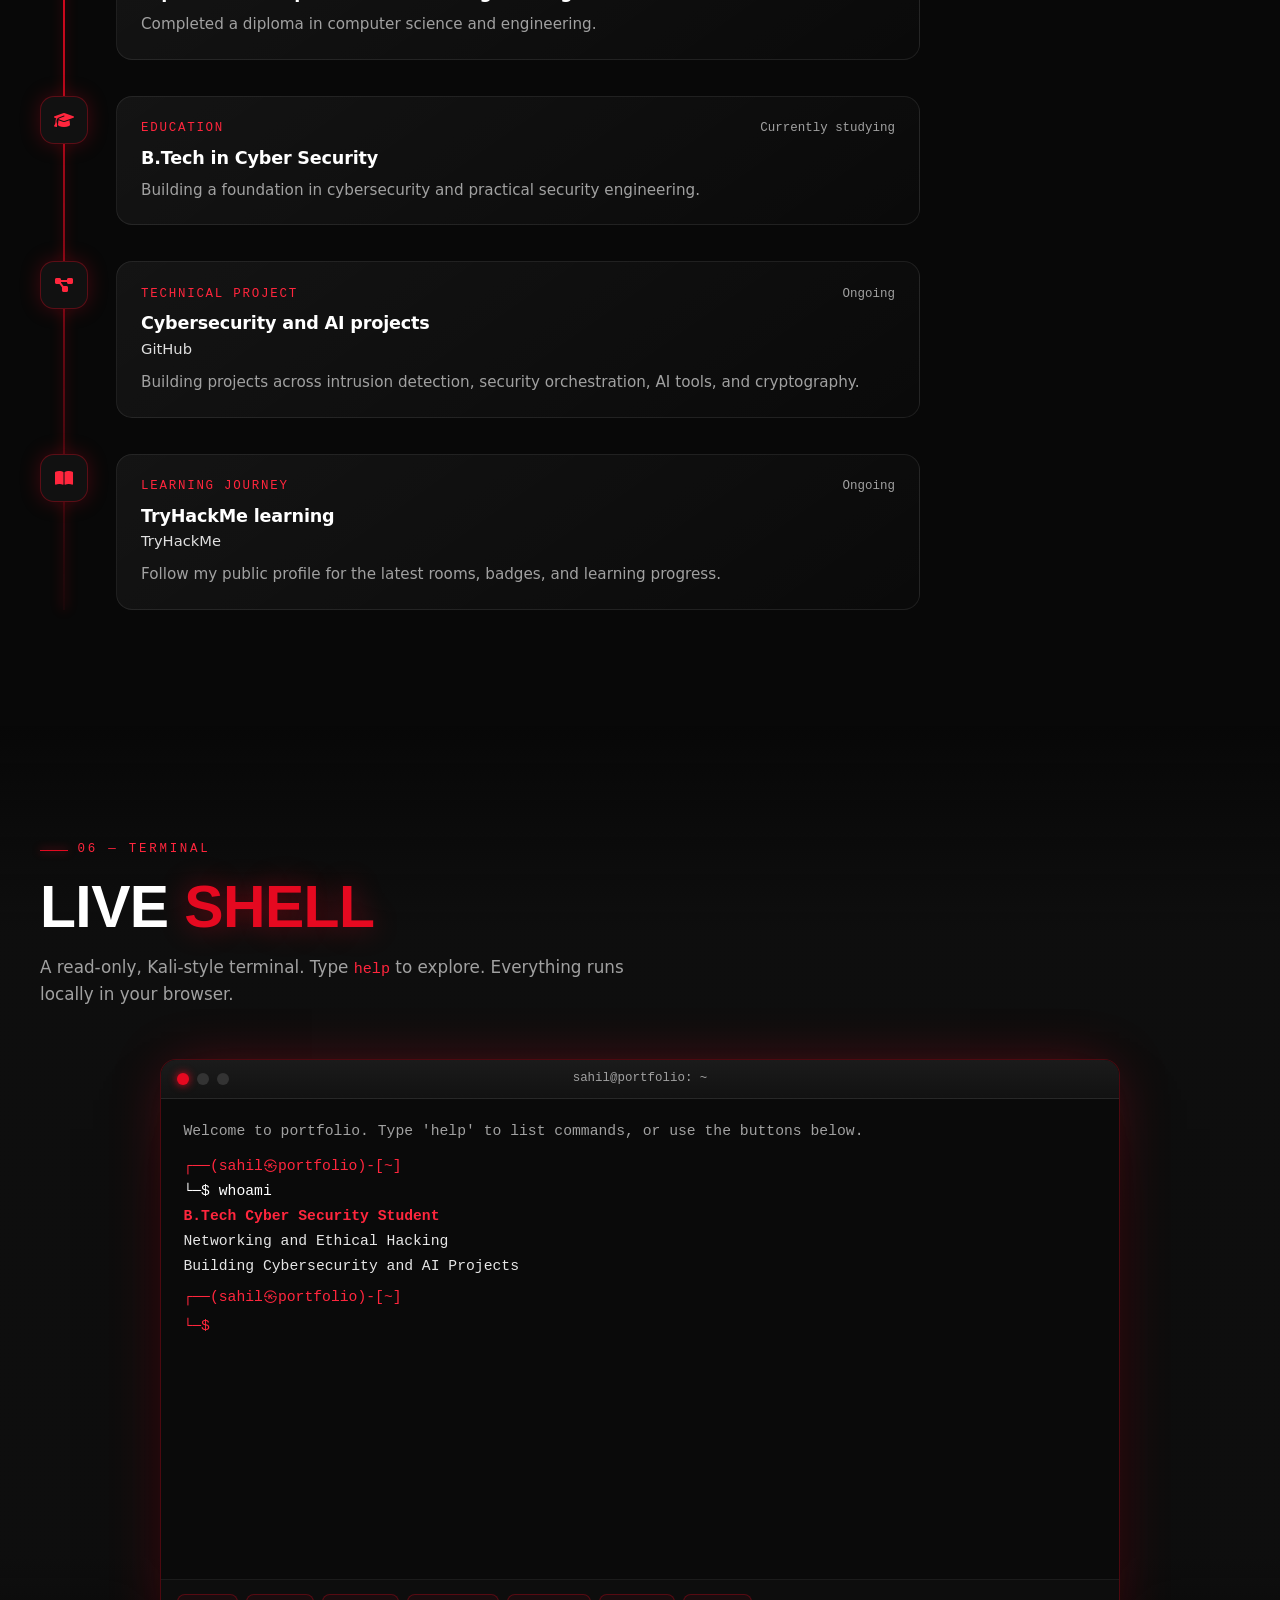
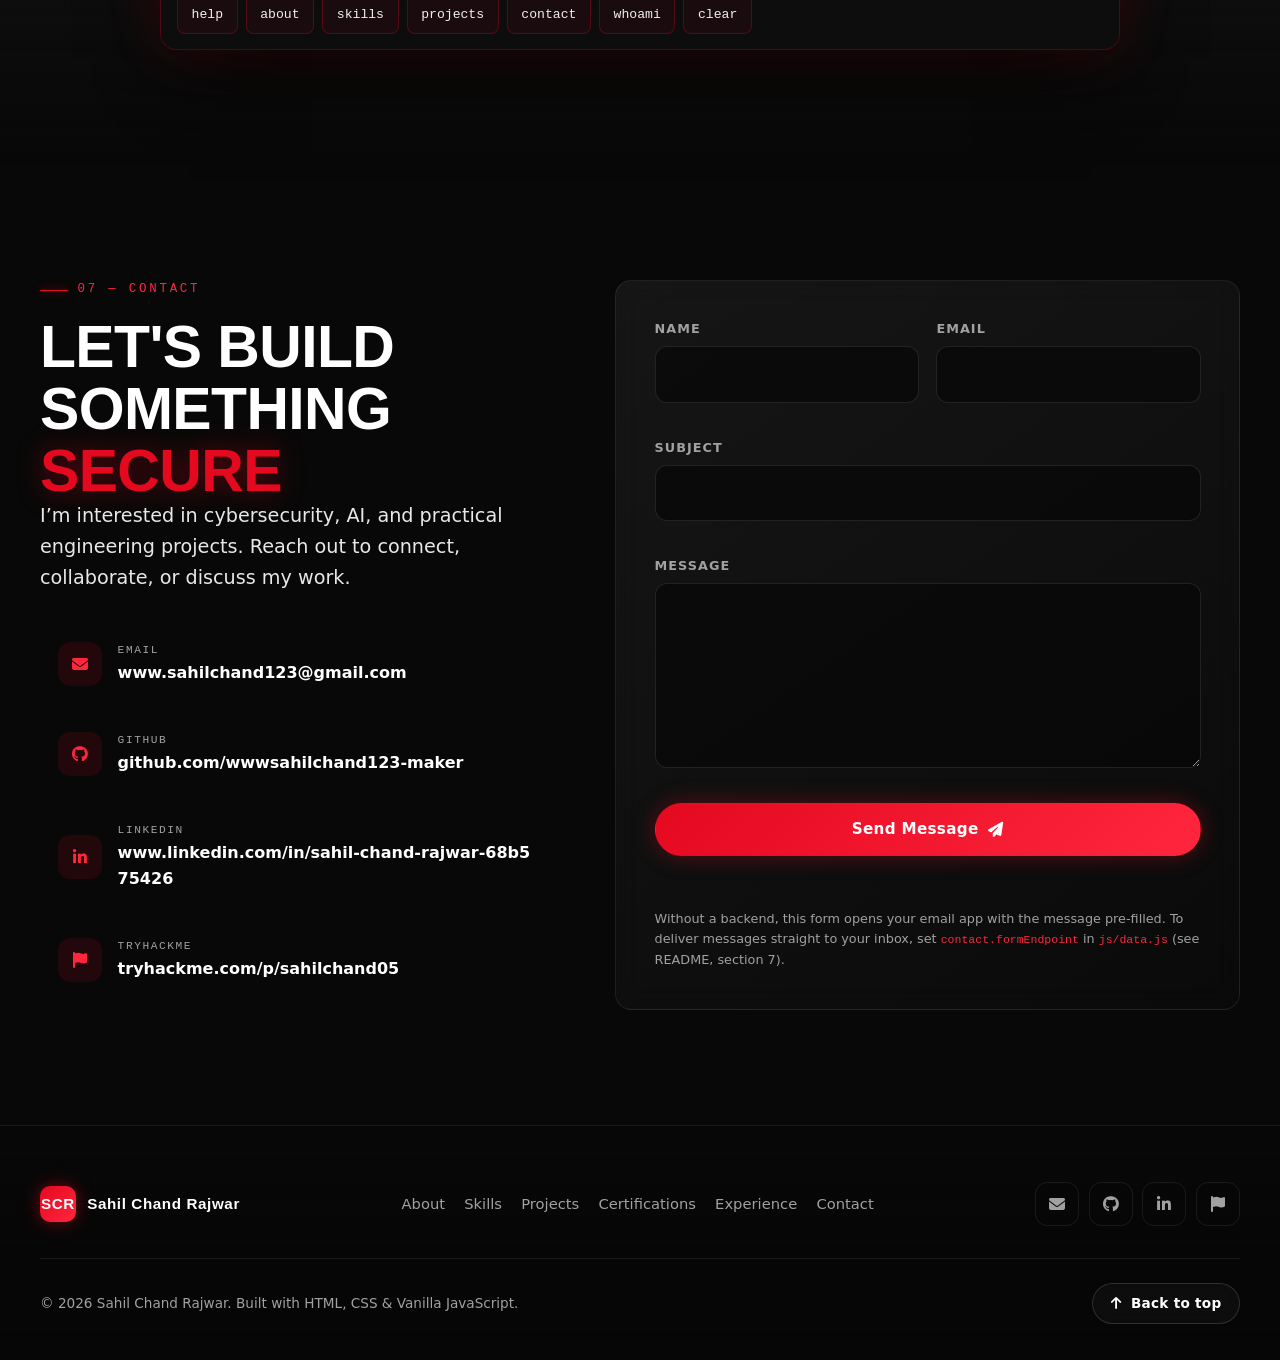
==== commit f1c7423e: "Refresh portfolio certificate assets" ====
--- a/index.html
+++ b/index.html
@@ -406,8 +406,8 @@
   </footer>
 
   <!-- Scripts: data first, then rendering, then effects, then terminal -->
-  <script src="js/data.js?v=project-art-fix-2"></script>
-  <script src="js/main.js?v=project-art-fix-2"></script>
+  <script src="js/data.js?v=certificates-2026-11-22"></script>
+  <script src="js/main.js?v=certificates-2026-11-22"></script>
   <script src="js/animations.js"></script>
   <script src="js/terminal.js"></script>
 </body>
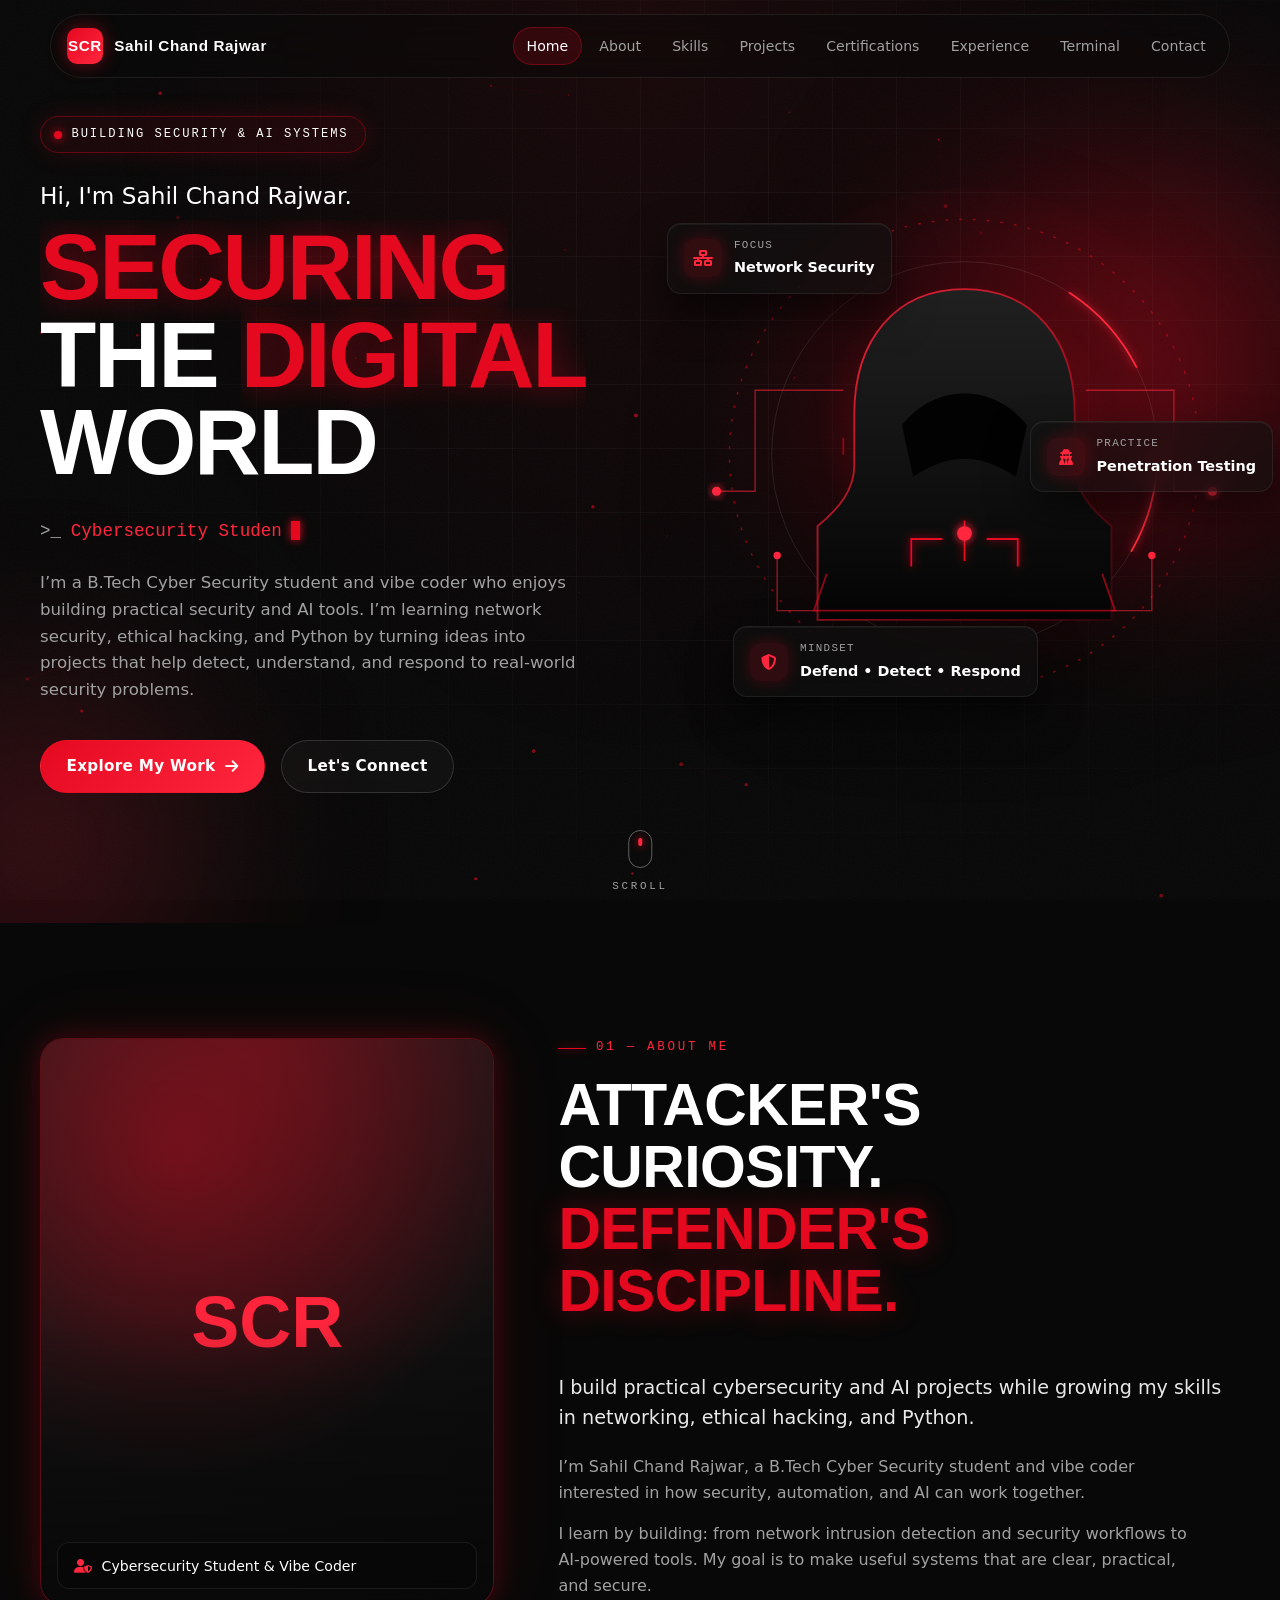
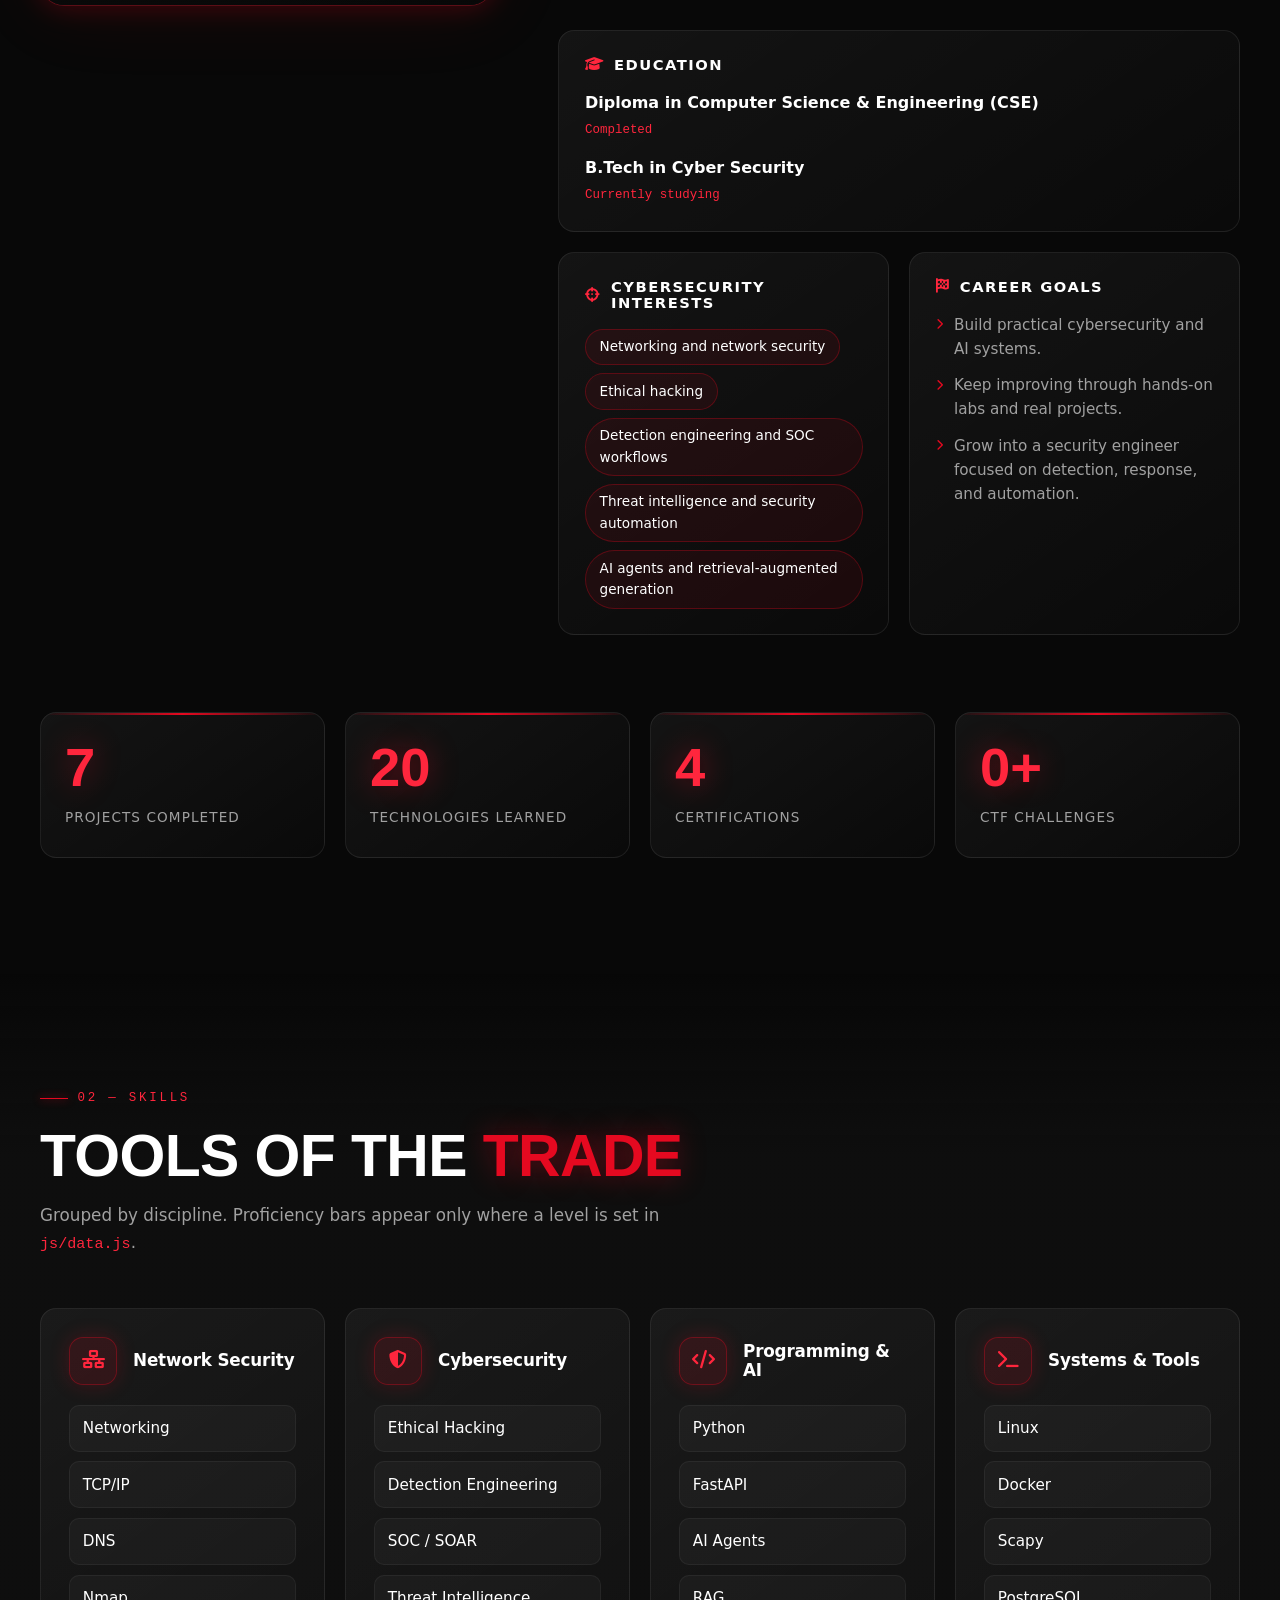
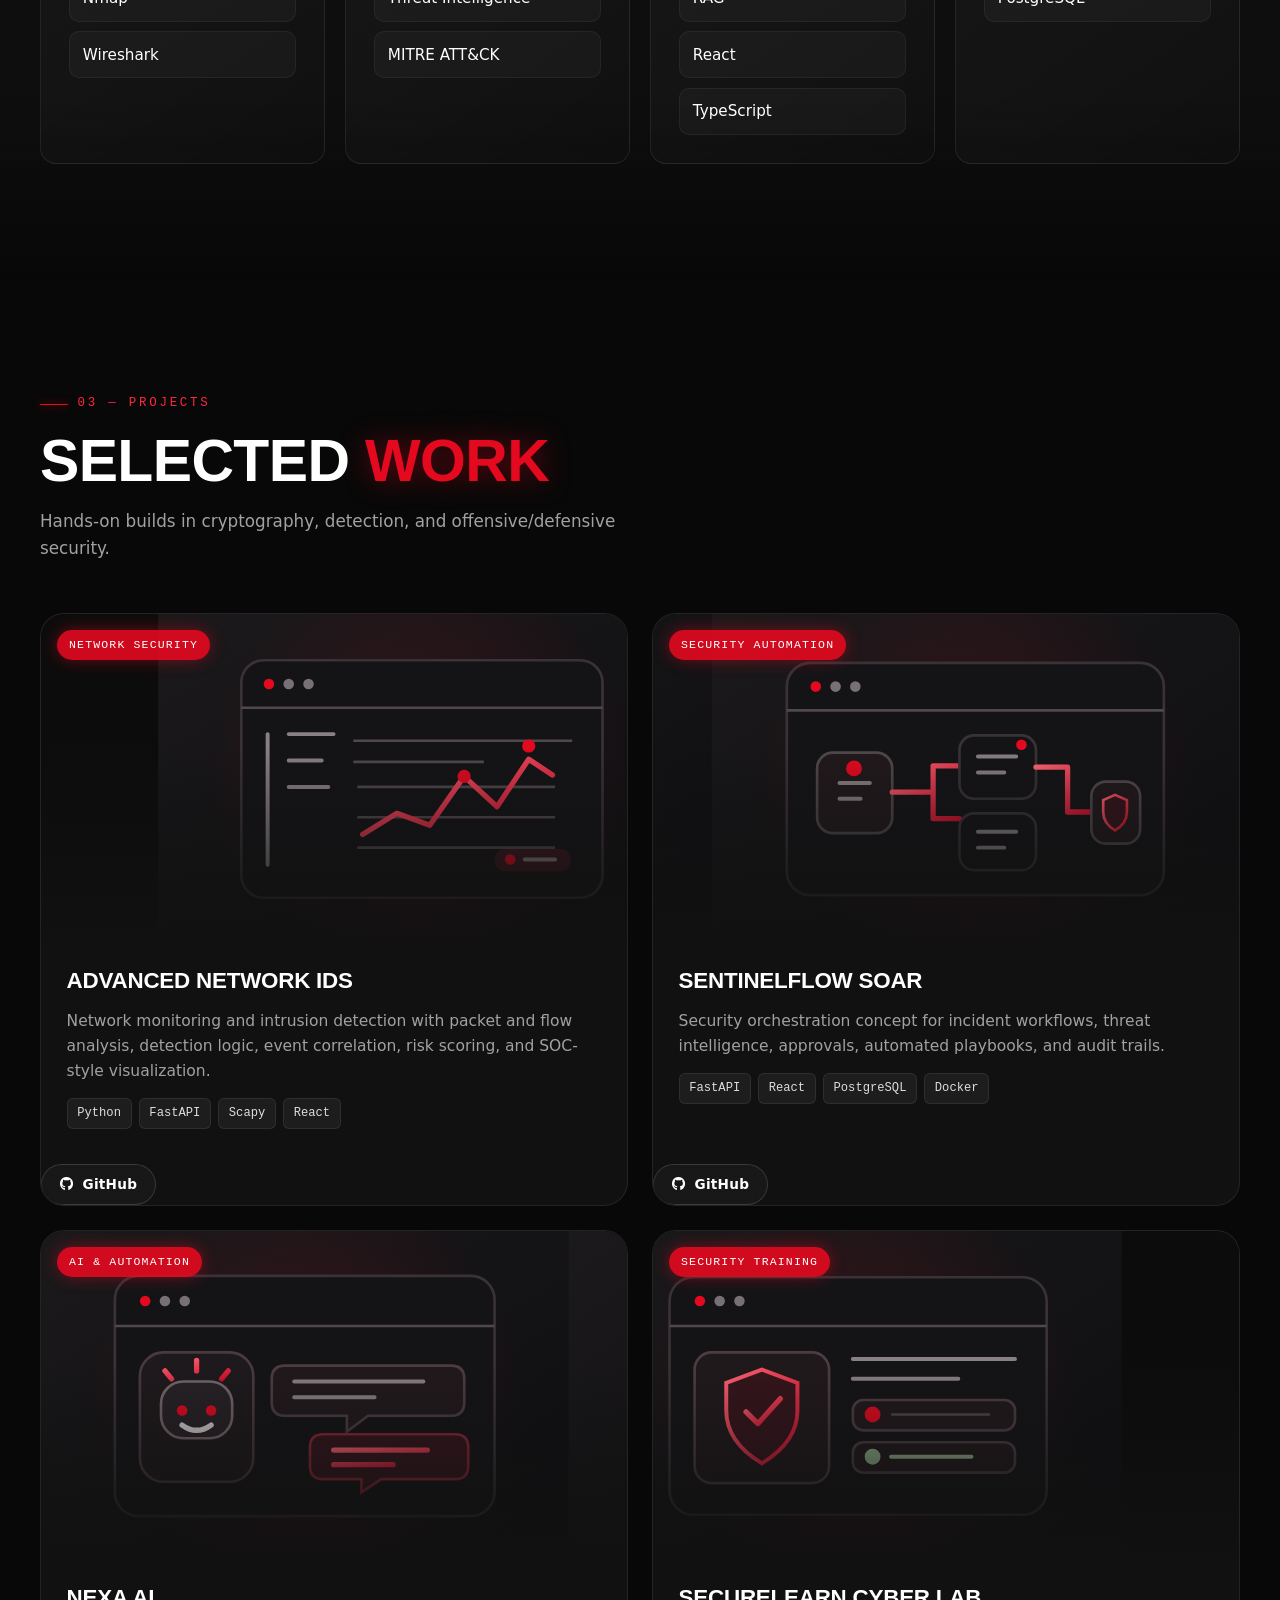
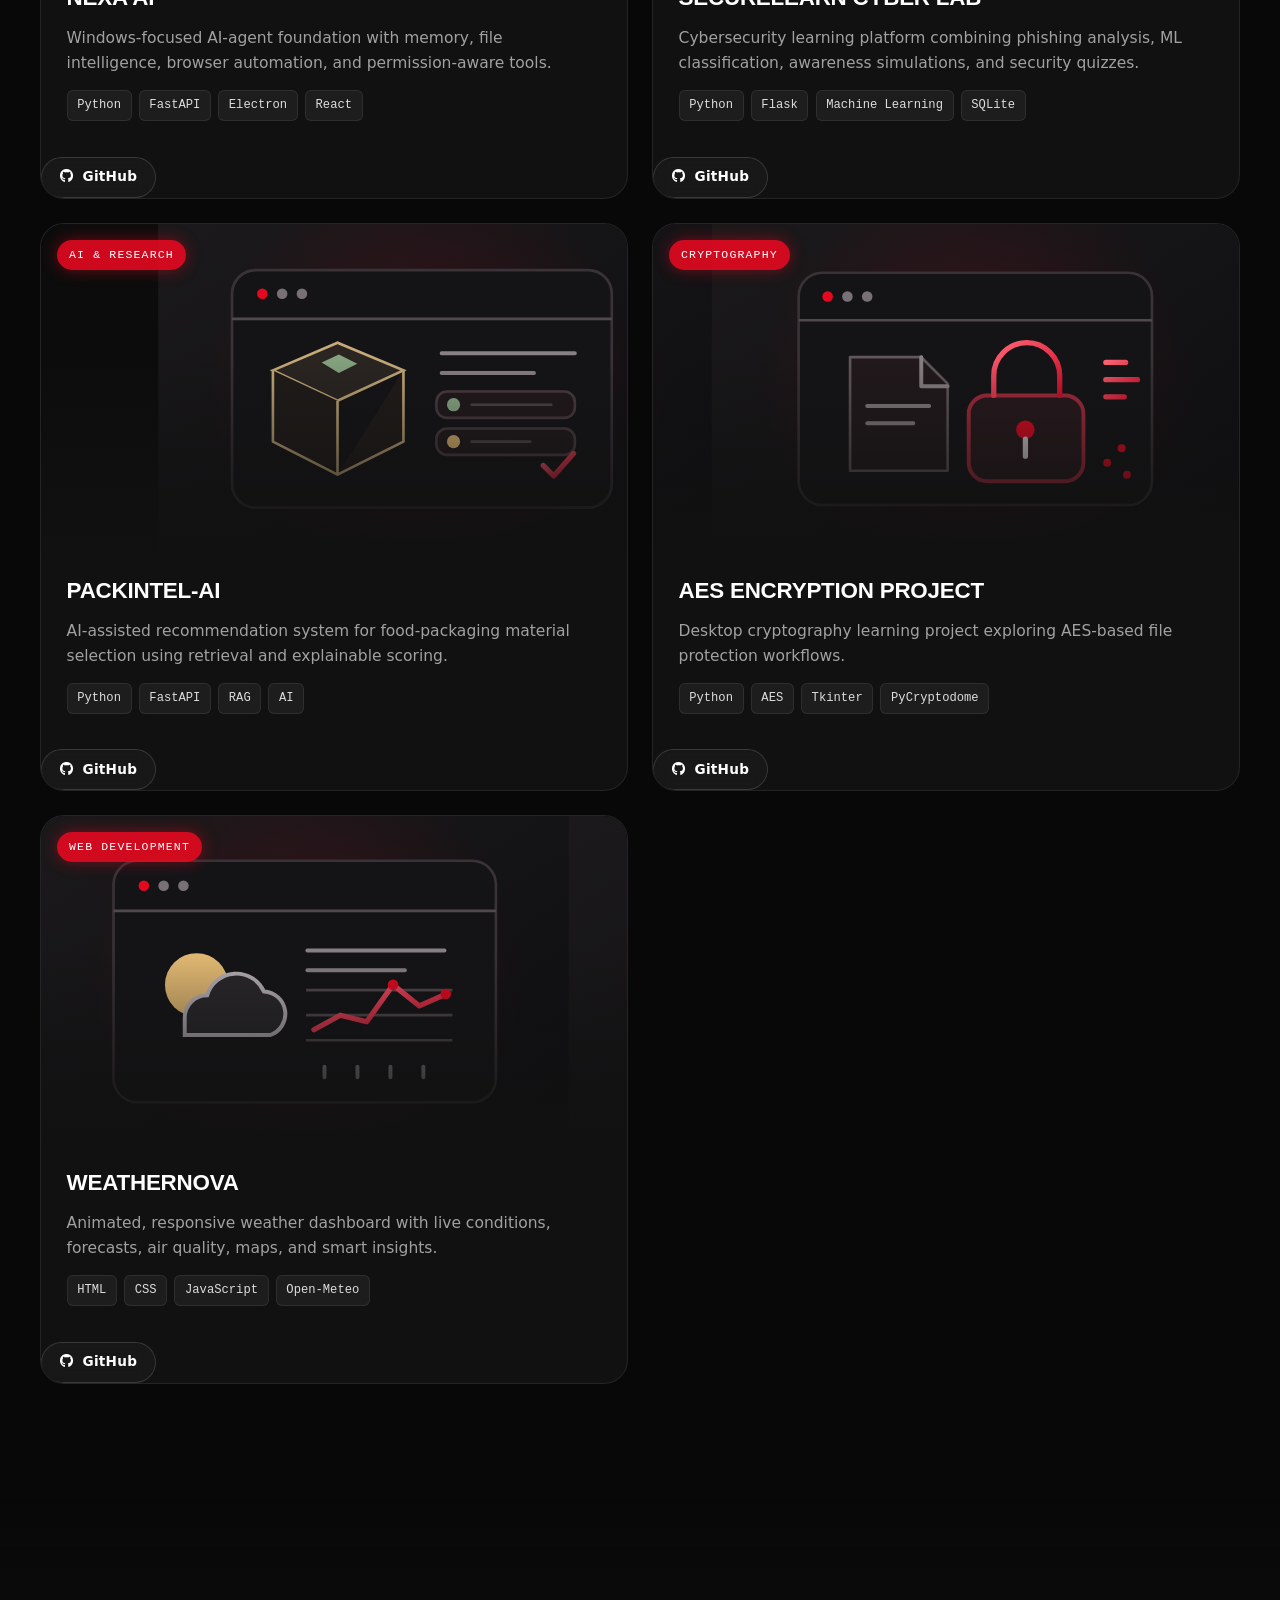
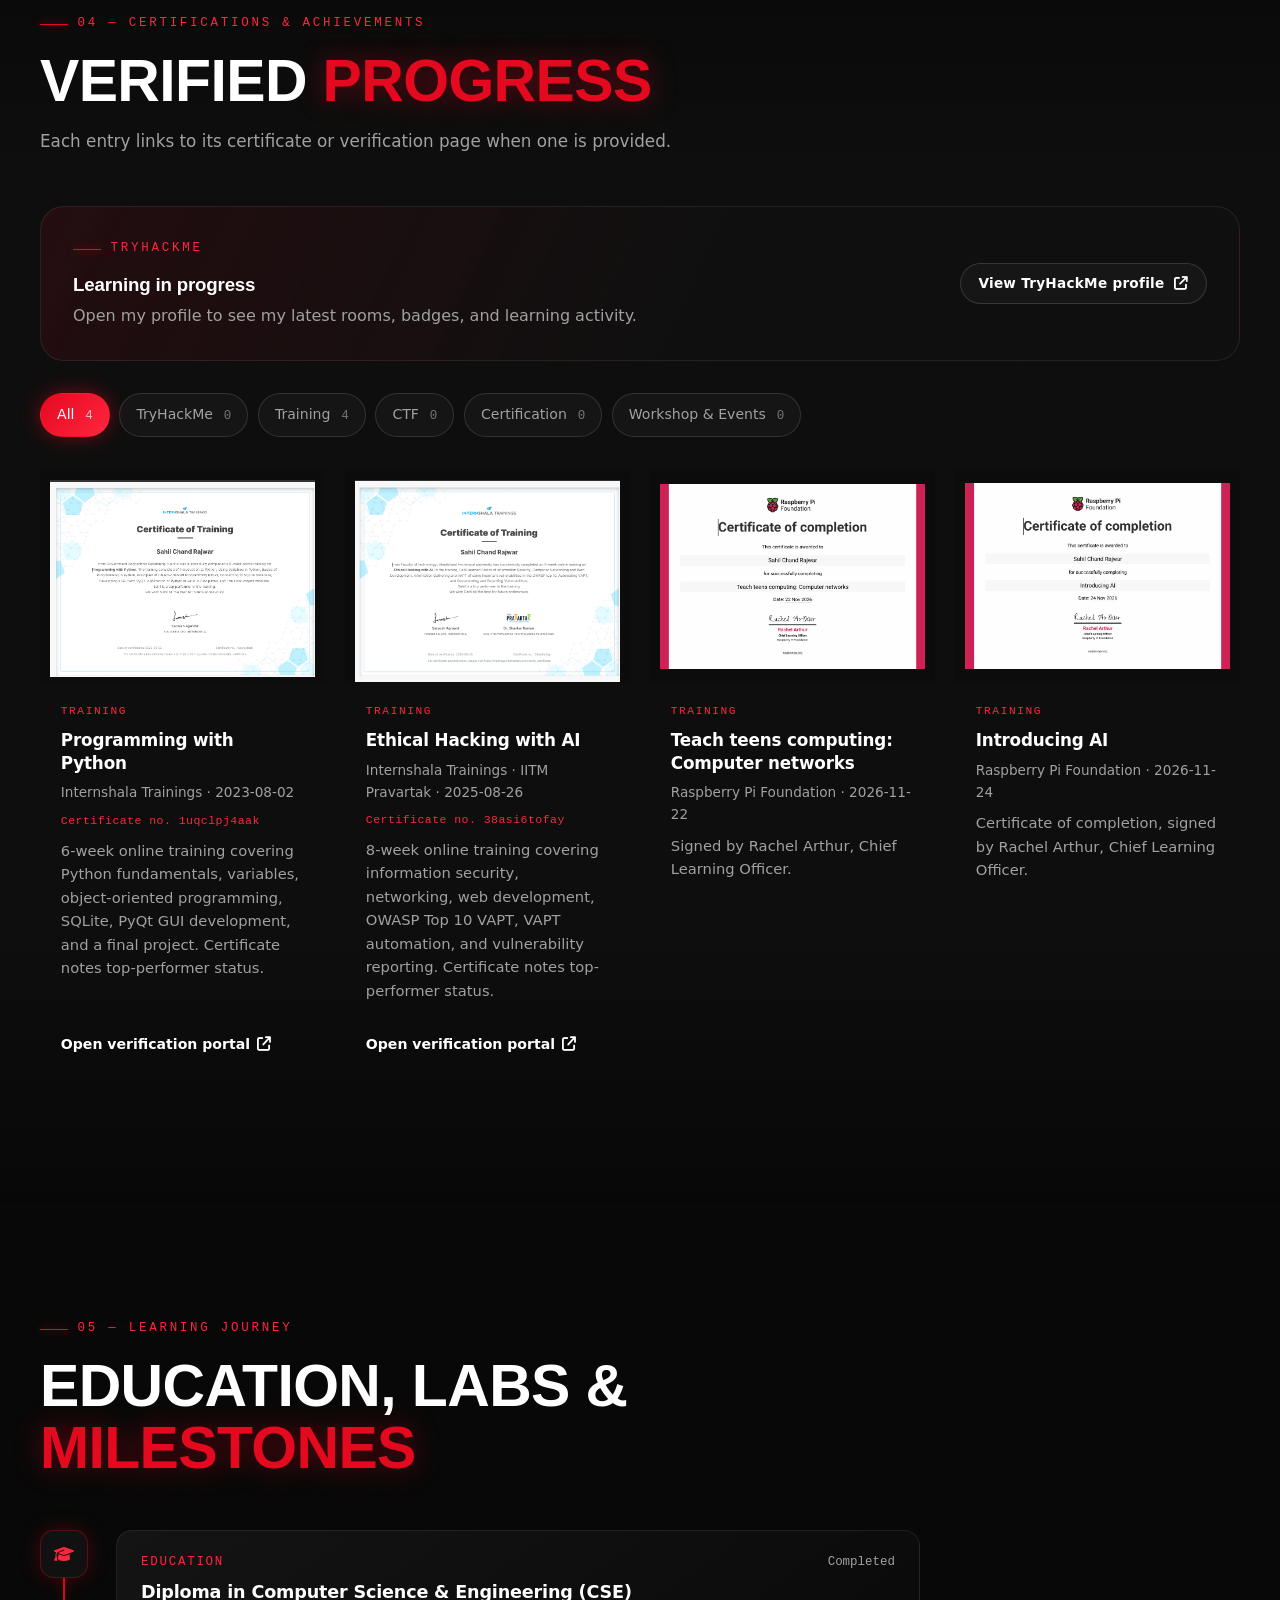
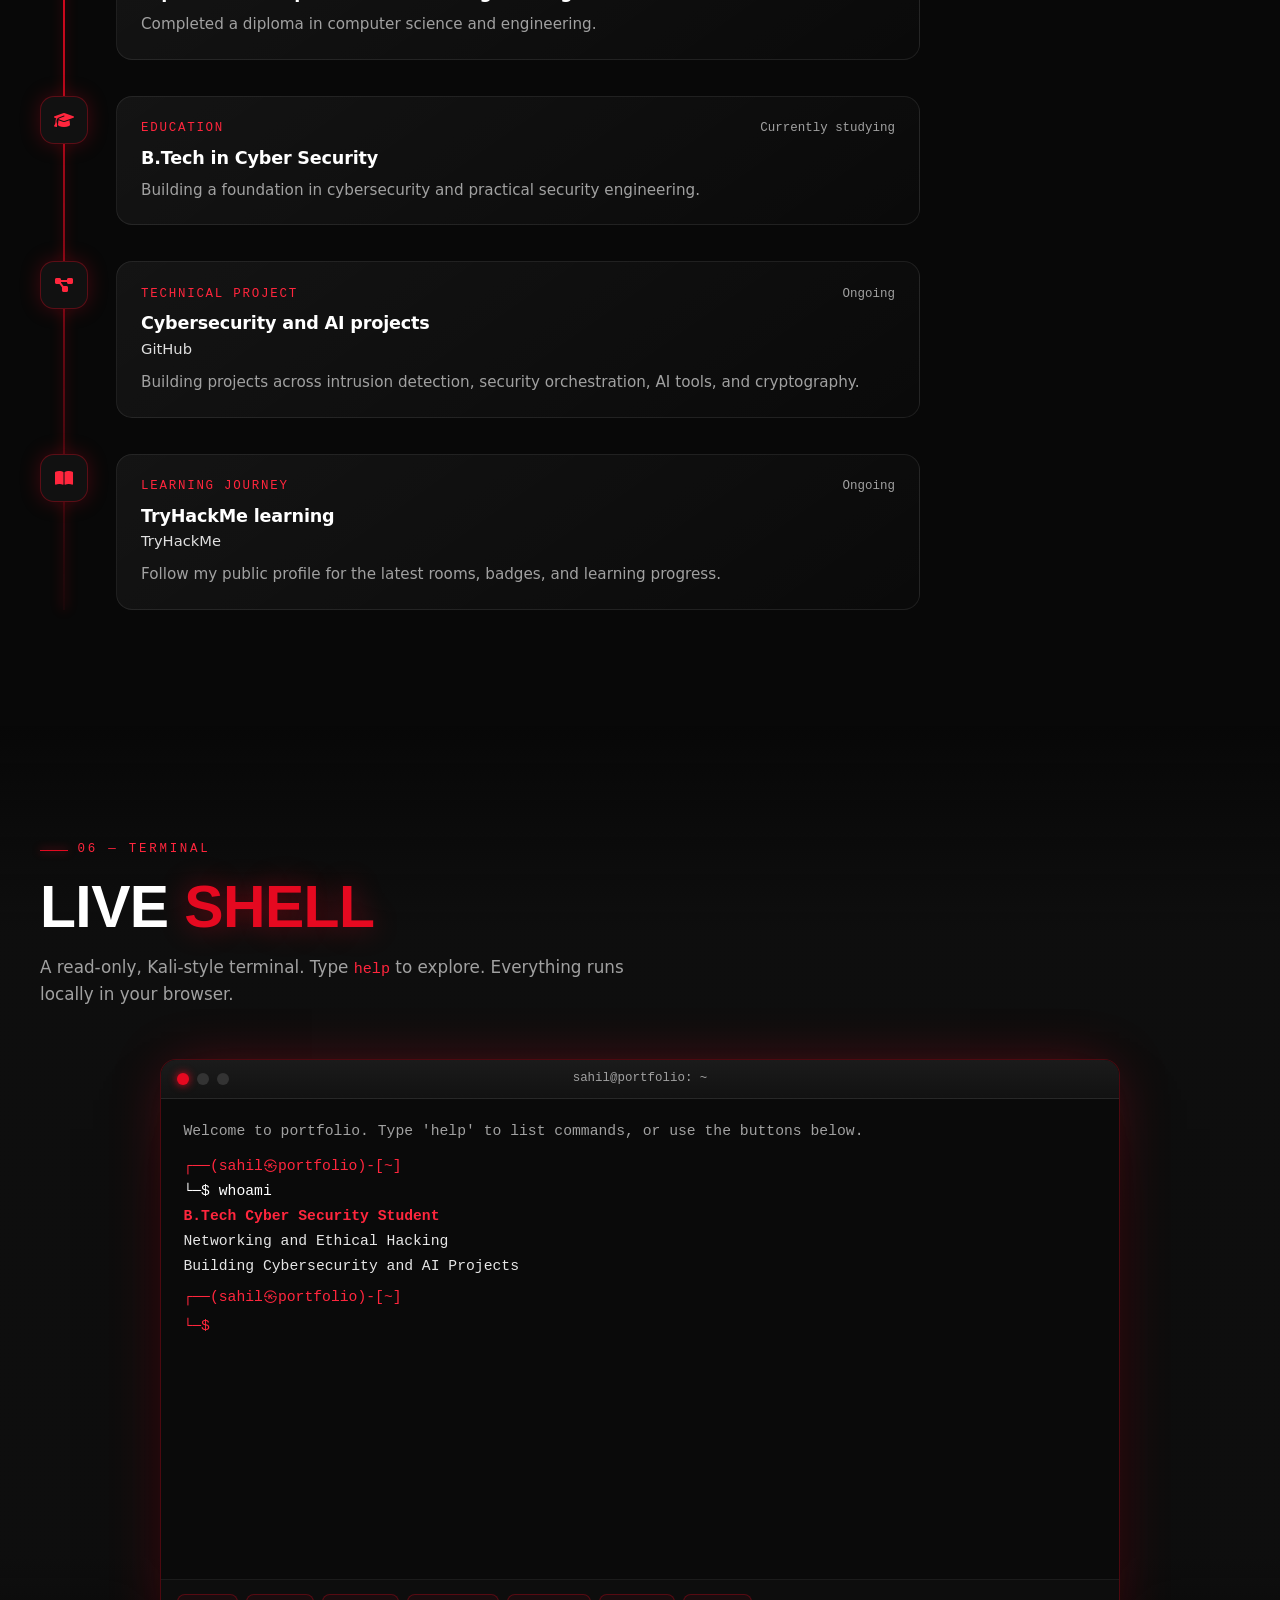
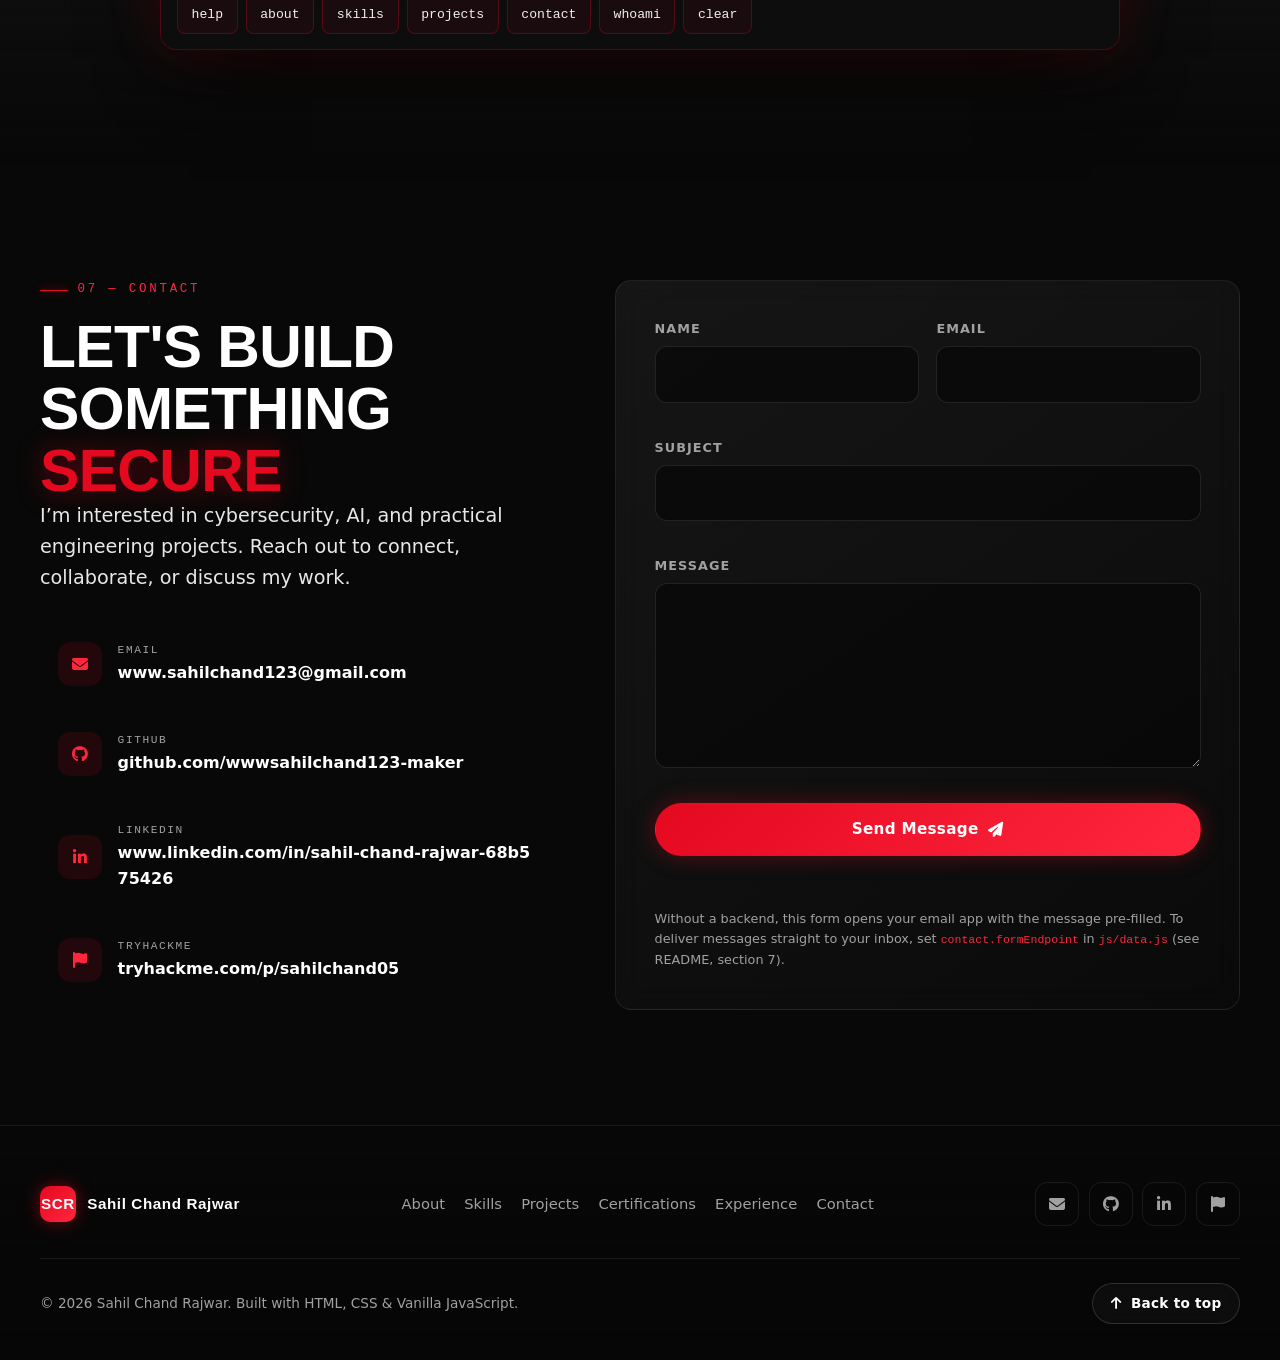
==== commit 1cb2b852: "Refresh portfolio data cache" ====
--- a/index.html
+++ b/index.html
@@ -406,7 +406,7 @@
   </footer>
 
   <!-- Scripts: data first, then rendering, then effects, then terminal -->
-  <script src="js/data.js?v=certificates-2026-11-22"></script>
+  <script src="js/data.js?v=certificates-2026-11-24-2"></script>
   <script src="js/main.js?v=certificates-2026-11-22"></script>
   <script src="js/animations.js"></script>
   <script src="js/terminal.js"></script>
